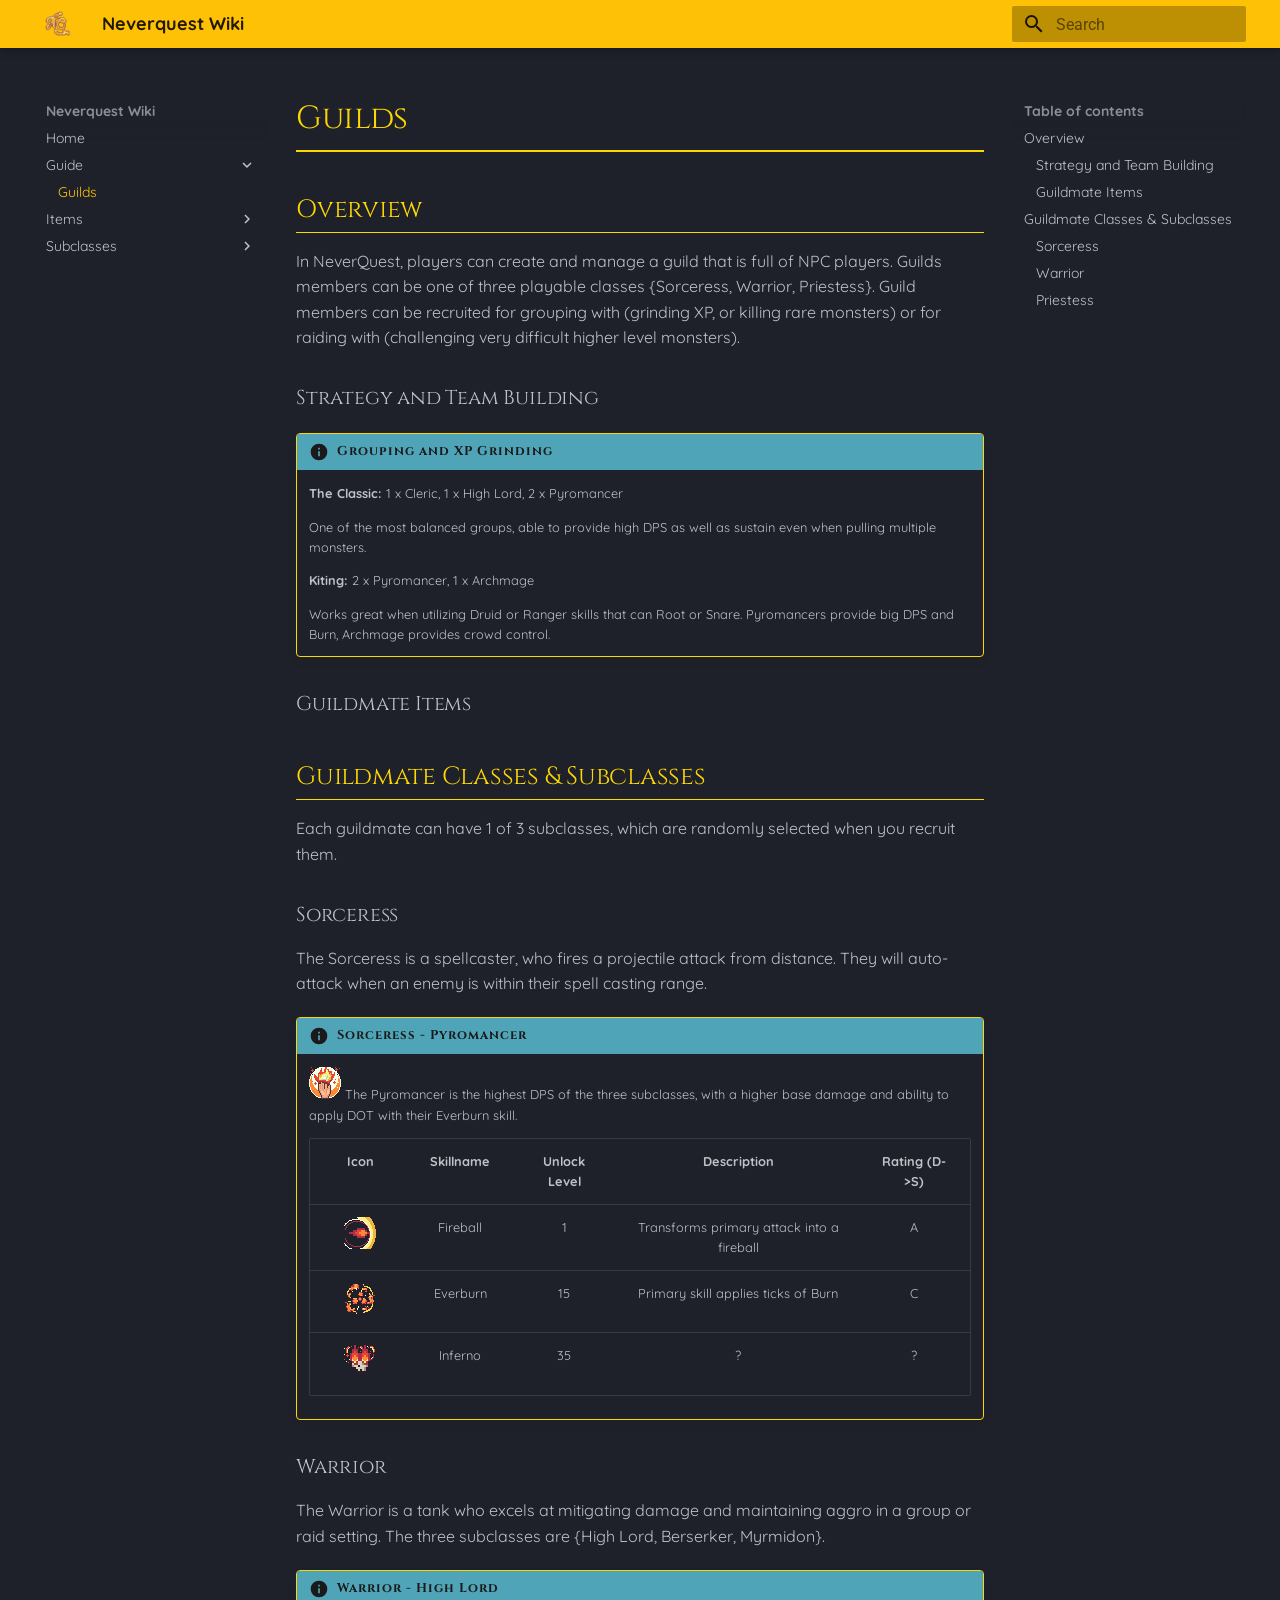
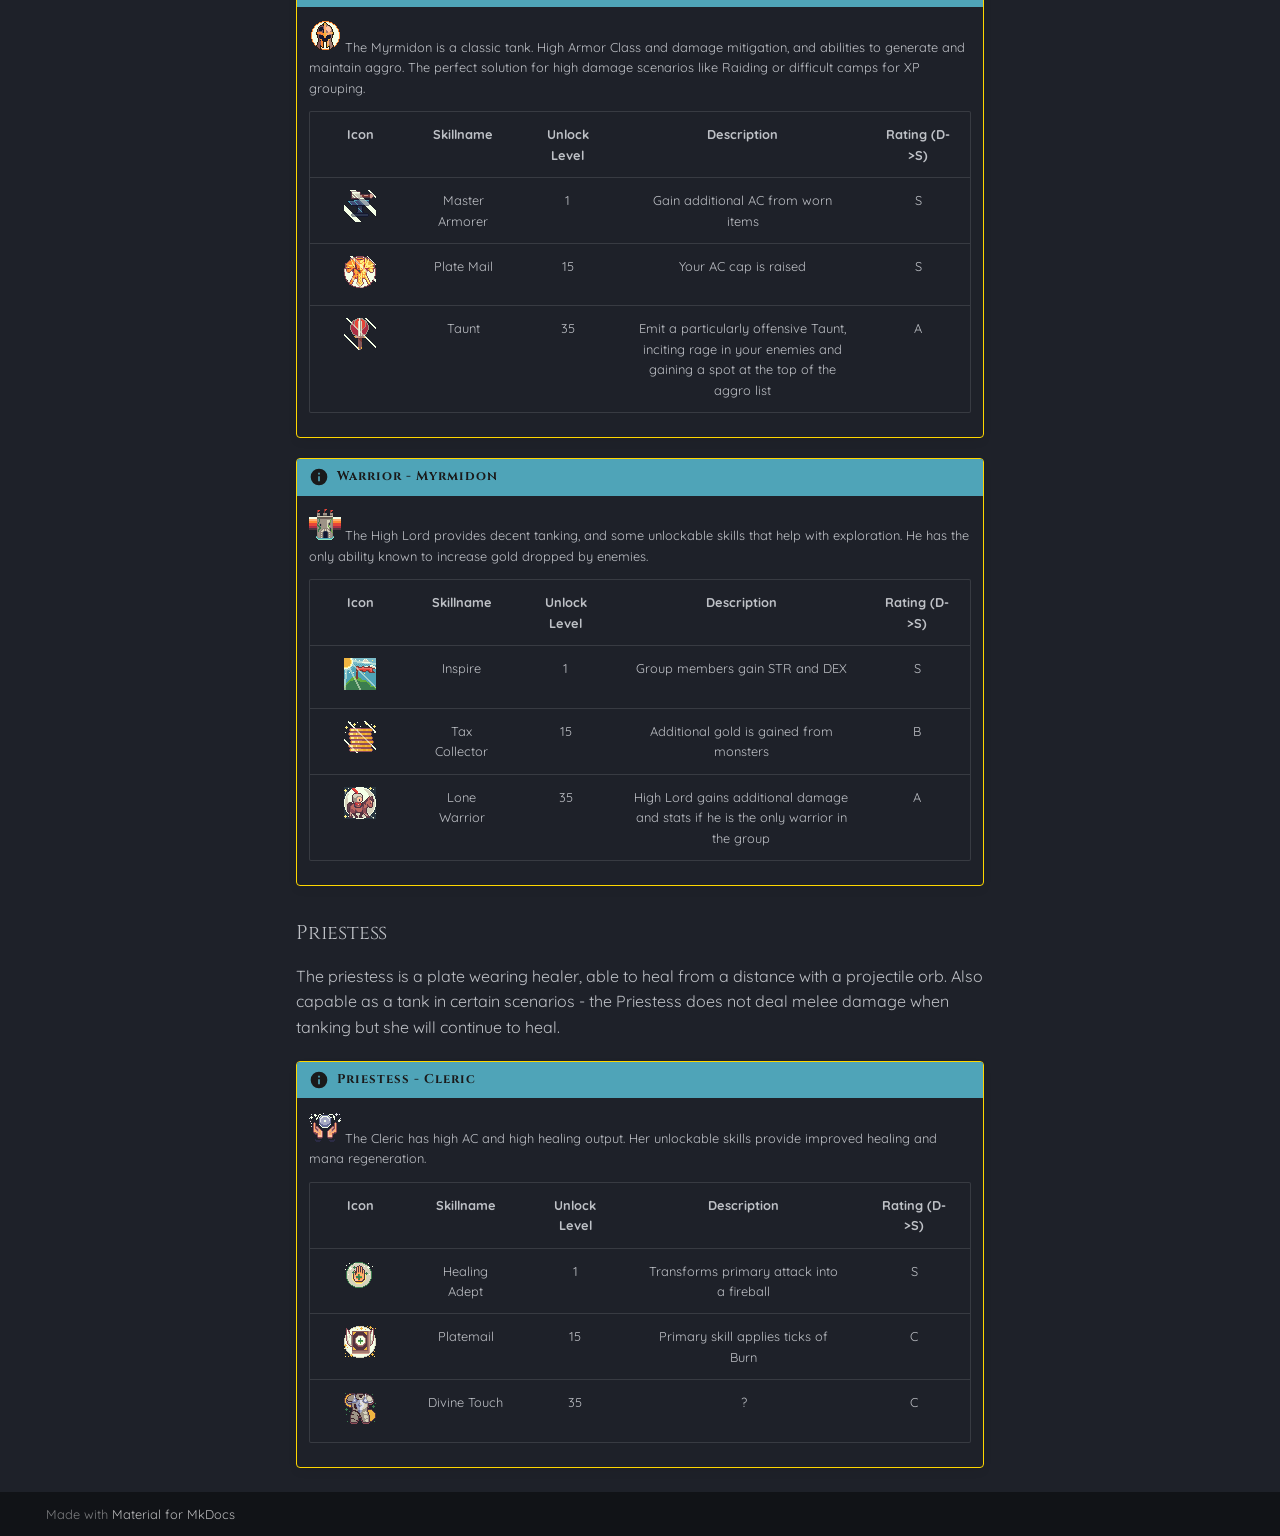
==== mechanics/guildManagement/index.html @ 744d6738 "Deployed 01a92c6 with MkDocs version: 1.6.1" ====
<!doctype html>
<html lang="en" class="no-js">
  <head>
    
      <meta charset="utf-8">
      <meta name="viewport" content="width=device-width,initial-scale=1">
      
      
      
      
        <link rel="prev" href="../..">
      
      
        <link rel="next" href="../../itemDatabase/Aethylsteel_Longsword/">
      
      
        
      
      
      <link rel="icon" href="../../gameAssets/Aethylsteel_Longsword.png">
      <meta name="generator" content="mkdocs-1.6.1, mkdocs-material-9.7.6">
    
    
      
        <title>Guilds - Neverquest Wiki</title>
      
    
    
      <link rel="stylesheet" href="../../assets/stylesheets/main.484c7ddc.min.css">
      
        
        <link rel="stylesheet" href="../../assets/stylesheets/palette.ab4e12ef.min.css">
      
      


    
    
      
    
    
      
        
        
        <link rel="preconnect" href="https://fonts.gstatic.com" crossorigin>
        <link rel="stylesheet" href="https://fonts.googleapis.com/css?family=Roboto:300,300i,400,400i,700,700i%7CRoboto+Mono:400,400i,700,700i&display=fallback">
        <style>:root{--md-text-font:"Roboto";--md-code-font:"Roboto Mono"}</style>
      
    
    
      <link rel="stylesheet" href="../../stylesheets/extra.css">
    
    <script>__md_scope=new URL("../..",location),__md_hash=e=>[...e].reduce(((e,_)=>(e<<5)-e+_.charCodeAt(0)),0),__md_get=(e,_=localStorage,t=__md_scope)=>JSON.parse(_.getItem(t.pathname+"."+e)),__md_set=(e,_,t=localStorage,a=__md_scope)=>{try{t.setItem(a.pathname+"."+e,JSON.stringify(_))}catch(e){}}</script>
    
      

    
    
  </head>
  
  
    
    
    
    
    
    <body dir="ltr" data-md-color-scheme="slate" data-md-color-primary="amber" data-md-color-accent="amber">
  
    
    <input class="md-toggle" data-md-toggle="drawer" type="checkbox" id="__drawer" autocomplete="off">
    <input class="md-toggle" data-md-toggle="search" type="checkbox" id="__search" autocomplete="off">
    <label class="md-overlay" for="__drawer"></label>
    <div data-md-component="skip">
      
        
        <a href="#overview" class="md-skip">
          Skip to content
        </a>
      
    </div>
    <div data-md-component="announce">
      
    </div>
    
    
      

  

<header class="md-header md-header--shadow" data-md-component="header">
  <nav class="md-header__inner md-grid" aria-label="Header">
    <a href="../.." title="Neverquest Wiki" class="md-header__button md-logo" aria-label="Neverquest Wiki" data-md-component="logo">
      
  <img src="../../gameAssets/NQ32_32_Logo.png" alt="logo">

    </a>
    <label class="md-header__button md-icon" for="__drawer">
      
      <svg xmlns="http://www.w3.org/2000/svg" viewBox="0 0 24 24"><path d="M3 6h18v2H3zm0 5h18v2H3zm0 5h18v2H3z"/></svg>
    </label>
    <div class="md-header__title" data-md-component="header-title">
      <div class="md-header__ellipsis">
        <div class="md-header__topic">
          <span class="md-ellipsis">
            Neverquest Wiki
          </span>
        </div>
        <div class="md-header__topic" data-md-component="header-topic">
          <span class="md-ellipsis">
            
              Guilds
            
          </span>
        </div>
      </div>
    </div>
    
      
    
    
    
    
      
      
        <label class="md-header__button md-icon" for="__search">
          
          <svg xmlns="http://www.w3.org/2000/svg" viewBox="0 0 24 24"><path d="M9.5 3A6.5 6.5 0 0 1 16 9.5c0 1.61-.59 3.09-1.56 4.23l.27.27h.79l5 5-1.5 1.5-5-5v-.79l-.27-.27A6.52 6.52 0 0 1 9.5 16 6.5 6.5 0 0 1 3 9.5 6.5 6.5 0 0 1 9.5 3m0 2C7 5 5 7 5 9.5S7 14 9.5 14 14 12 14 9.5 12 5 9.5 5"/></svg>
        </label>
        <div class="md-search" data-md-component="search" role="dialog">
  <label class="md-search__overlay" for="__search"></label>
  <div class="md-search__inner" role="search">
    <form class="md-search__form" name="search">
      <input type="text" class="md-search__input" name="query" aria-label="Search" placeholder="Search" autocapitalize="off" autocorrect="off" autocomplete="off" spellcheck="false" data-md-component="search-query" required>
      <label class="md-search__icon md-icon" for="__search">
        
        <svg xmlns="http://www.w3.org/2000/svg" viewBox="0 0 24 24"><path d="M9.5 3A6.5 6.5 0 0 1 16 9.5c0 1.61-.59 3.09-1.56 4.23l.27.27h.79l5 5-1.5 1.5-5-5v-.79l-.27-.27A6.52 6.52 0 0 1 9.5 16 6.5 6.5 0 0 1 3 9.5 6.5 6.5 0 0 1 9.5 3m0 2C7 5 5 7 5 9.5S7 14 9.5 14 14 12 14 9.5 12 5 9.5 5"/></svg>
        
        <svg xmlns="http://www.w3.org/2000/svg" viewBox="0 0 24 24"><path d="M20 11v2H8l5.5 5.5-1.42 1.42L4.16 12l7.92-7.92L13.5 5.5 8 11z"/></svg>
      </label>
      <nav class="md-search__options" aria-label="Search">
        
        <button type="reset" class="md-search__icon md-icon" title="Clear" aria-label="Clear" tabindex="-1">
          
          <svg xmlns="http://www.w3.org/2000/svg" viewBox="0 0 24 24"><path d="M19 6.41 17.59 5 12 10.59 6.41 5 5 6.41 10.59 12 5 17.59 6.41 19 12 13.41 17.59 19 19 17.59 13.41 12z"/></svg>
        </button>
      </nav>
      
    </form>
    <div class="md-search__output">
      <div class="md-search__scrollwrap" tabindex="0" data-md-scrollfix>
        <div class="md-search-result" data-md-component="search-result">
          <div class="md-search-result__meta">
            Initializing search
          </div>
          <ol class="md-search-result__list" role="presentation"></ol>
        </div>
      </div>
    </div>
  </div>
</div>
      
    
    
  </nav>
  
</header>
    
    <div class="md-container" data-md-component="container">
      
      
        
          
        
      
      <main class="md-main" data-md-component="main">
        <div class="md-main__inner md-grid">
          
            
              
              <div class="md-sidebar md-sidebar--primary" data-md-component="sidebar" data-md-type="navigation" >
                <div class="md-sidebar__scrollwrap">
                  <div class="md-sidebar__inner">
                    



<nav class="md-nav md-nav--primary" aria-label="Navigation" data-md-level="0">
  <label class="md-nav__title" for="__drawer">
    <a href="../.." title="Neverquest Wiki" class="md-nav__button md-logo" aria-label="Neverquest Wiki" data-md-component="logo">
      
  <img src="../../gameAssets/NQ32_32_Logo.png" alt="logo">

    </a>
    Neverquest Wiki
  </label>
  
  <ul class="md-nav__list" data-md-scrollfix>
    
      
      
  
  
  
  
    <li class="md-nav__item">
      <a href="../.." class="md-nav__link">
        
  
  
  <span class="md-ellipsis">
    
  
    Home
  

    
  </span>
  
  

      </a>
    </li>
  

    
      
      
  
  
    
  
  
  
    
    
    
    
    
    <li class="md-nav__item md-nav__item--active md-nav__item--nested">
      
        
        
        <input class="md-nav__toggle md-toggle " type="checkbox" id="__nav_2" checked>
        
          
          <label class="md-nav__link" for="__nav_2" id="__nav_2_label" tabindex="0">
            
  
  
  <span class="md-ellipsis">
    
  
    Guide
  

    
  </span>
  
  

            <span class="md-nav__icon md-icon"></span>
          </label>
        
        <nav class="md-nav" data-md-level="1" aria-labelledby="__nav_2_label" aria-expanded="true">
          <label class="md-nav__title" for="__nav_2">
            <span class="md-nav__icon md-icon"></span>
            
  
    Guide
  

          </label>
          <ul class="md-nav__list" data-md-scrollfix>
            
              
                
  
  
    
  
  
  
    <li class="md-nav__item md-nav__item--active">
      
      <input class="md-nav__toggle md-toggle" type="checkbox" id="__toc">
      
      
      
        <label class="md-nav__link md-nav__link--active" for="__toc">
          
  
  
  <span class="md-ellipsis">
    
  
    Guilds
  

    
  </span>
  
  

          <span class="md-nav__icon md-icon"></span>
        </label>
      
      <a href="./" class="md-nav__link md-nav__link--active">
        
  
  
  <span class="md-ellipsis">
    
  
    Guilds
  

    
  </span>
  
  

      </a>
      
        

<nav class="md-nav md-nav--secondary" aria-label="Table of contents">
  
  
  
  
    <label class="md-nav__title" for="__toc">
      <span class="md-nav__icon md-icon"></span>
      Table of contents
    </label>
    <ul class="md-nav__list" data-md-component="toc" data-md-scrollfix>
      
        <li class="md-nav__item">
  <a href="#overview" class="md-nav__link">
    <span class="md-ellipsis">
      
        Overview
      
    </span>
  </a>
  
    <nav class="md-nav" aria-label="Overview">
      <ul class="md-nav__list">
        
          <li class="md-nav__item">
  <a href="#strategy-and-team-building" class="md-nav__link">
    <span class="md-ellipsis">
      
        Strategy and Team Building
      
    </span>
  </a>
  
</li>
        
          <li class="md-nav__item">
  <a href="#guildmate-items" class="md-nav__link">
    <span class="md-ellipsis">
      
        Guildmate Items
      
    </span>
  </a>
  
</li>
        
      </ul>
    </nav>
  
</li>
      
        <li class="md-nav__item">
  <a href="#guildmate-classes-subclasses" class="md-nav__link">
    <span class="md-ellipsis">
      
        Guildmate Classes &amp; Subclasses
      
    </span>
  </a>
  
    <nav class="md-nav" aria-label="Guildmate Classes &amp; Subclasses">
      <ul class="md-nav__list">
        
          <li class="md-nav__item">
  <a href="#sorceress" class="md-nav__link">
    <span class="md-ellipsis">
      
        Sorceress
      
    </span>
  </a>
  
</li>
        
          <li class="md-nav__item">
  <a href="#warrior" class="md-nav__link">
    <span class="md-ellipsis">
      
        Warrior
      
    </span>
  </a>
  
</li>
        
          <li class="md-nav__item">
  <a href="#priestess" class="md-nav__link">
    <span class="md-ellipsis">
      
        Priestess
      
    </span>
  </a>
  
</li>
        
      </ul>
    </nav>
  
</li>
      
    </ul>
  
</nav>
      
    </li>
  

              
            
          </ul>
        </nav>
      
    </li>
  

    
      
      
  
  
  
  
    
    
    
    
    
    <li class="md-nav__item md-nav__item--nested">
      
        
        
        <input class="md-nav__toggle md-toggle " type="checkbox" id="__nav_3" >
        
          
          <label class="md-nav__link" for="__nav_3" id="__nav_3_label" tabindex="0">
            
  
  
  <span class="md-ellipsis">
    
  
    Items
  

    
  </span>
  
  

            <span class="md-nav__icon md-icon"></span>
          </label>
        
        <nav class="md-nav" data-md-level="1" aria-labelledby="__nav_3_label" aria-expanded="false">
          <label class="md-nav__title" for="__nav_3">
            <span class="md-nav__icon md-icon"></span>
            
  
    Items
  

          </label>
          <ul class="md-nav__list" data-md-scrollfix>
            
              
                
  
  
  
  
    <li class="md-nav__item">
      <a href="../../itemDatabase/Aethylsteel_Longsword/" class="md-nav__link">
        
  
  
  <span class="md-ellipsis">
    
  
    Aethylsteel Longsword
  

    
  </span>
  
  

      </a>
    </li>
  

              
            
          </ul>
        </nav>
      
    </li>
  

    
      
      
  
  
  
  
    
    
    
    
    
    <li class="md-nav__item md-nav__item--nested">
      
        
        
        <input class="md-nav__toggle md-toggle " type="checkbox" id="__nav_4" >
        
          
          <label class="md-nav__link" for="__nav_4" id="__nav_4_label" tabindex="0">
            
  
  
  <span class="md-ellipsis">
    
  
    Subclasses
  

    
  </span>
  
  

            <span class="md-nav__icon md-icon"></span>
          </label>
        
        <nav class="md-nav" data-md-level="1" aria-labelledby="__nav_4_label" aria-expanded="false">
          <label class="md-nav__title" for="__nav_4">
            <span class="md-nav__icon md-icon"></span>
            
  
    Subclasses
  

          </label>
          <ul class="md-nav__list" data-md-scrollfix>
            
              
                
  
  
  
  
    <li class="md-nav__item">
      <a href="../subclass_Druid/" class="md-nav__link">
        
  
  
  <span class="md-ellipsis">
    
  
    Druid
  

    
  </span>
  
  

      </a>
    </li>
  

              
            
          </ul>
        </nav>
      
    </li>
  

    
  </ul>
</nav>
                  </div>
                </div>
              </div>
            
            
              
              <div class="md-sidebar md-sidebar--secondary" data-md-component="sidebar" data-md-type="toc" >
                <div class="md-sidebar__scrollwrap">
                  <div class="md-sidebar__inner">
                    

<nav class="md-nav md-nav--secondary" aria-label="Table of contents">
  
  
  
  
    <label class="md-nav__title" for="__toc">
      <span class="md-nav__icon md-icon"></span>
      Table of contents
    </label>
    <ul class="md-nav__list" data-md-component="toc" data-md-scrollfix>
      
        <li class="md-nav__item">
  <a href="#overview" class="md-nav__link">
    <span class="md-ellipsis">
      
        Overview
      
    </span>
  </a>
  
    <nav class="md-nav" aria-label="Overview">
      <ul class="md-nav__list">
        
          <li class="md-nav__item">
  <a href="#strategy-and-team-building" class="md-nav__link">
    <span class="md-ellipsis">
      
        Strategy and Team Building
      
    </span>
  </a>
  
</li>
        
          <li class="md-nav__item">
  <a href="#guildmate-items" class="md-nav__link">
    <span class="md-ellipsis">
      
        Guildmate Items
      
    </span>
  </a>
  
</li>
        
      </ul>
    </nav>
  
</li>
      
        <li class="md-nav__item">
  <a href="#guildmate-classes-subclasses" class="md-nav__link">
    <span class="md-ellipsis">
      
        Guildmate Classes &amp; Subclasses
      
    </span>
  </a>
  
    <nav class="md-nav" aria-label="Guildmate Classes &amp; Subclasses">
      <ul class="md-nav__list">
        
          <li class="md-nav__item">
  <a href="#sorceress" class="md-nav__link">
    <span class="md-ellipsis">
      
        Sorceress
      
    </span>
  </a>
  
</li>
        
          <li class="md-nav__item">
  <a href="#warrior" class="md-nav__link">
    <span class="md-ellipsis">
      
        Warrior
      
    </span>
  </a>
  
</li>
        
          <li class="md-nav__item">
  <a href="#priestess" class="md-nav__link">
    <span class="md-ellipsis">
      
        Priestess
      
    </span>
  </a>
  
</li>
        
      </ul>
    </nav>
  
</li>
      
    </ul>
  
</nav>
                  </div>
                </div>
              </div>
            
          
          
            <div class="md-content" data-md-component="content">
              
              <article class="md-content__inner md-typeset">
                
                  



  <h1>Guilds</h1>

<h2 id="overview">Overview</h2>
<p>In NeverQuest, players can create and manage a guild that is full of NPC players.  Guilds members can be one of three playable classes {Sorceress, Warrior, Priestess}.
Guild members can be recruited for grouping with (grinding XP, or killing rare monsters) or for raiding with (challenging very difficult higher level monsters).</p>
<h3 id="strategy-and-team-building">Strategy and Team Building</h3>
<div class="admonition info">
<p class="admonition-title">Grouping and XP Grinding</p>
<p><strong>The Classic:</strong> 1 x Cleric, 1 x High Lord, 2 x Pyromancer</p>
<p>One of the most balanced groups, able to provide high DPS as well as sustain even when pulling multiple monsters.</p>
<p><strong>Kiting:</strong> 2 x Pyromancer, 1 x Archmage</p>
<p>Works great when utilizing Druid or Ranger skills that can Root or Snare.  Pyromancers provide big DPS and Burn, Archmage provides crowd control.</p>
</div>
<h3 id="guildmate-items">Guildmate Items</h3>
<h2 id="guildmate-classes-subclasses">Guildmate Classes &amp; Subclasses</h2>
<p>Each guildmate can have 1 of 3 subclasses, which are randomly selected when you recruit them.</p>
<h3 id="sorceress">Sorceress</h3>
<p>The Sorceress is a spellcaster, who fires a projectile attack from distance.  They will auto-attack when an enemy is within their spell casting range.</p>
<div class="admonition info">
<p class="admonition-title">Sorceress - Pyromancer</p>
<p><img alt="Fireball" src="../../gameAssets/SubclassIcons_Tank_Sorceress4.png" style="image-rendering: pixelated; width: 32px;" />
The Pyromancer is the highest DPS of the three subclasses, with a higher base damage and ability to apply DOT with their Everburn skill.</p>
<table>
<thead>
<tr>
<th style="text-align: center;">Icon</th>
<th style="text-align: center;">Skillname</th>
<th style="text-align: center;">Unlock Level</th>
<th style="text-align: center;">Description</th>
<th style="text-align: center;">Rating (D-&gt;S)</th>
</tr>
</thead>
<tbody>
<tr>
<td style="text-align: center;"><img alt="Fireball" src="../../gameAssets/sorceressIcons6.png" style="image-rendering: pixelated; width: 32px;" /></td>
<td style="text-align: center;">Fireball</td>
<td style="text-align: center;">1</td>
<td style="text-align: center;">Transforms primary attack into a fireball</td>
<td style="text-align: center;">A</td>
</tr>
<tr>
<td style="text-align: center;"><img alt="Everburn" src="../../gameAssets/sorceressIcons7.png" style="image-rendering: pixelated; width: 32px;" /></td>
<td style="text-align: center;">Everburn</td>
<td style="text-align: center;">15</td>
<td style="text-align: center;">Primary skill applies ticks of Burn</td>
<td style="text-align: center;">C</td>
</tr>
<tr>
<td style="text-align: center;"><img alt="Inferno" src="../../gameAssets/sorceressIcons8.png" style="image-rendering: pixelated; width: 32px;" /></td>
<td style="text-align: center;">Inferno</td>
<td style="text-align: center;">35</td>
<td style="text-align: center;">?</td>
<td style="text-align: center;">?</td>
</tr>
</tbody>
</table>
</div>
<h3 id="warrior">Warrior</h3>
<p>The Warrior is a tank who excels at mitigating damage and maintaining aggro in a group or raid setting.  The three subclasses are {High Lord, Berserker, Myrmidon}.</p>
<div class="admonition info">
<p class="admonition-title">Warrior - High Lord</p>
<p><img alt="High Lord" src="../../gameAssets/SubclassIcons_Tank_Sorceress1.png" style="image-rendering: pixelated; width: 32px;" />
The Myrmidon is a classic tank.  High Armor Class and damage mitigation, and abilities to generate and maintain aggro.  The perfect solution for high damage scenarios like Raiding or difficult camps for XP grouping.</p>
<table>
<thead>
<tr>
<th style="text-align: center;">Icon</th>
<th style="text-align: center;">Skillname</th>
<th style="text-align: center;">Unlock Level</th>
<th style="text-align: center;">Description</th>
<th style="text-align: center;">Rating (D-&gt;S)</th>
</tr>
</thead>
<tbody>
<tr>
<td style="text-align: center;"><img alt="Master Armorer" src="../../gameAssets/tankSkill_Icons3.png" style="image-rendering: pixelated; width: 32px;" /></td>
<td style="text-align: center;">Master Armorer</td>
<td style="text-align: center;">1</td>
<td style="text-align: center;">Gain additional AC from worn items</td>
<td style="text-align: center;">S</td>
</tr>
<tr>
<td style="text-align: center;"><img alt="Plate Mail" src="../../gameAssets/tankSkill_Icons4.png" style="image-rendering: pixelated; width: 32px;" /></td>
<td style="text-align: center;">Plate Mail</td>
<td style="text-align: center;">15</td>
<td style="text-align: center;">Your AC cap is raised</td>
<td style="text-align: center;">S</td>
</tr>
<tr>
<td style="text-align: center;"><img alt="Taunt" src="../../gameAssets/tankSkill_Icons5.png" style="image-rendering: pixelated; width: 32px;" /></td>
<td style="text-align: center;">Taunt</td>
<td style="text-align: center;">35</td>
<td style="text-align: center;">Emit a particularly offensive Taunt, inciting rage in your enemies and gaining a spot at the top of the aggro list</td>
<td style="text-align: center;">A</td>
</tr>
</tbody>
</table>
</div>
<div class="admonition info">
<p class="admonition-title">Warrior - Myrmidon</p>
<p><img alt="Myrmidon" src="../../gameAssets/SubclassIcons_Tank_Sorceress0.png" style="image-rendering: pixelated; width: 32px;" />
The High Lord provides decent tanking, and some unlockable skills that help with exploration.  He has the only ability known to increase gold dropped by enemies.</p>
<table>
<thead>
<tr>
<th style="text-align: center;">Icon</th>
<th style="text-align: center;">Skillname</th>
<th style="text-align: center;">Unlock Level</th>
<th style="text-align: center;">Description</th>
<th style="text-align: center;">Rating (D-&gt;S)</th>
</tr>
</thead>
<tbody>
<tr>
<td style="text-align: center;"><img alt="Inspire" src="../../gameAssets/tankSkill_Icons0.png" style="image-rendering: pixelated; width: 32px;" /></td>
<td style="text-align: center;">Inspire</td>
<td style="text-align: center;">1</td>
<td style="text-align: center;">Group members gain STR and DEX</td>
<td style="text-align: center;">S</td>
</tr>
<tr>
<td style="text-align: center;"><img alt="Tax Collector" src="../../gameAssets/tankSkill_Icons1.png" style="image-rendering: pixelated; width: 32px;" /></td>
<td style="text-align: center;">Tax Collector</td>
<td style="text-align: center;">15</td>
<td style="text-align: center;">Additional gold is gained from monsters</td>
<td style="text-align: center;">B</td>
</tr>
<tr>
<td style="text-align: center;"><img alt="Lone Warrior" src="../../gameAssets/tankSkill_Icons2.png" style="image-rendering: pixelated; width: 32px;" /></td>
<td style="text-align: center;">Lone Warrior</td>
<td style="text-align: center;">35</td>
<td style="text-align: center;">High Lord gains additional damage and stats if he is the only warrior in the group</td>
<td style="text-align: center;">A</td>
</tr>
</tbody>
</table>
</div>
<h3 id="priestess">Priestess</h3>
<p>The priestess is a plate wearing healer, able to heal from a distance with a projectile orb.  Also capable as a tank in certain scenarios - the Priestess does not deal melee damage when tanking but she will continue to heal.</p>
<div class="admonition info">
<p class="admonition-title">Priestess - Cleric</p>
<p><img alt="Cleric" src="../../gameAssets/priestessSubclass_Icons2.png" style="image-rendering: pixelated; width: 32px;" />
The Cleric has high AC and high healing output.  Her unlockable skills provide improved healing and mana regeneration.</p>
<table>
<thead>
<tr>
<th style="text-align: center;">Icon</th>
<th style="text-align: center;">Skillname</th>
<th style="text-align: center;">Unlock Level</th>
<th style="text-align: center;">Description</th>
<th style="text-align: center;">Rating (D-&gt;S)</th>
</tr>
</thead>
<tbody>
<tr>
<td style="text-align: center;"><img alt="Healing Adept" src="../../gameAssets/priestessAbility_Icons0.png" style="image-rendering: pixelated; width: 32px;" /></td>
<td style="text-align: center;">Healing Adept</td>
<td style="text-align: center;">1</td>
<td style="text-align: center;">Transforms primary attack into a fireball</td>
<td style="text-align: center;">S</td>
</tr>
<tr>
<td style="text-align: center;"><img alt="Platemail" src="../../gameAssets/priestessAbility_Icons1.png" style="image-rendering: pixelated; width: 32px;" /></td>
<td style="text-align: center;">Platemail</td>
<td style="text-align: center;">15</td>
<td style="text-align: center;">Primary skill applies ticks of Burn</td>
<td style="text-align: center;">C</td>
</tr>
<tr>
<td style="text-align: center;"><img alt="Divine Touch" src="../../gameAssets/priestessAbility_Icons2.png" style="image-rendering: pixelated; width: 32px;" /></td>
<td style="text-align: center;">Divine Touch</td>
<td style="text-align: center;">35</td>
<td style="text-align: center;">?</td>
<td style="text-align: center;">C</td>
</tr>
</tbody>
</table>
</div>












                
              </article>
            </div>
          
          
<script>var target=document.getElementById(location.hash.slice(1));target&&target.name&&(target.checked=target.name.startsWith("__tabbed_"))</script>
        </div>
        
      </main>
      
        <footer class="md-footer">
  
  <div class="md-footer-meta md-typeset">
    <div class="md-footer-meta__inner md-grid">
      <div class="md-copyright">
  
  
    Made with
    <a href="https://squidfunk.github.io/mkdocs-material/" target="_blank" rel="noopener">
      Material for MkDocs
    </a>
  
</div>
      
    </div>
  </div>
</footer>
      
    </div>
    <div class="md-dialog" data-md-component="dialog">
      <div class="md-dialog__inner md-typeset"></div>
    </div>
    
    
    
      
      
      <script id="__config" type="application/json">{"annotate": null, "base": "../..", "features": [], "search": "../../assets/javascripts/workers/search.2c215733.min.js", "tags": null, "translations": {"clipboard.copied": "Copied to clipboard", "clipboard.copy": "Copy to clipboard", "search.result.more.one": "1 more on this page", "search.result.more.other": "# more on this page", "search.result.none": "No matching documents", "search.result.one": "1 matching document", "search.result.other": "# matching documents", "search.result.placeholder": "Type to start searching", "search.result.term.missing": "Missing", "select.version": "Select version"}, "version": null}</script>
    
    
      <script src="../../assets/javascripts/bundle.79ae519e.min.js"></script>
      
    
  </body>
</html>
---- assets/stylesheets/main.484c7ddc.min.css ----
@charset "UTF-8";html{-webkit-text-size-adjust:none;-moz-text-size-adjust:none;text-size-adjust:none;box-sizing:border-box}*,:after,:before{box-sizing:inherit}@media (prefers-reduced-motion){*,:after,:before{transition:none!important}}body{margin:0}a,button,input,label{-webkit-tap-highlight-color:transparent}a{color:inherit;text-decoration:none}hr{border:0;box-sizing:initial;display:block;height:.05rem;overflow:visible;padding:0}small{font-size:80%}sub,sup{line-height:1em}img{border-style:none}table{border-collapse:initial;border-spacing:0}td,th{font-weight:400;vertical-align:top}button{background:#0000;border:0;font-family:inherit;font-size:inherit;margin:0;padding:0}input{border:0;outline:none}:root{--md-primary-fg-color:#4051b5;--md-primary-fg-color--light:#5d6cc0;--md-primary-fg-color--dark:#303fa1;--md-primary-bg-color:#fff;--md-primary-bg-color--light:#ffffffb3;--md-accent-fg-color:#526cfe;--md-accent-fg-color--transparent:#526cfe1a;--md-accent-bg-color:#fff;--md-accent-bg-color--light:#ffffffb3}[data-md-color-scheme=default]{color-scheme:light}[data-md-color-scheme=default] img[src$="#gh-dark-mode-only"],[data-md-color-scheme=default] img[src$="#only-dark"]{display:none}:root,[data-md-color-scheme=default]{--md-hue:225deg;--md-default-fg-color:#000000de;--md-default-fg-color--light:#0000008a;--md-default-fg-color--lighter:#00000052;--md-default-fg-color--lightest:#00000012;--md-default-bg-color:#fff;--md-default-bg-color--light:#ffffffb3;--md-default-bg-color--lighter:#ffffff4d;--md-default-bg-color--lightest:#ffffff1f;--md-code-fg-color:#36464e;--md-code-bg-color:#f5f5f5;--md-code-bg-color--light:#f5f5f5b3;--md-code-bg-color--lighter:#f5f5f54d;--md-code-hl-color:#4287ff;--md-code-hl-color--light:#4287ff1a;--md-code-hl-number-color:#d52a2a;--md-code-hl-special-color:#db1457;--md-code-hl-function-color:#a846b9;--md-code-hl-constant-color:#6e59d9;--md-code-hl-keyword-color:#3f6ec6;--md-code-hl-string-color:#1c7d4d;--md-code-hl-name-color:var(--md-code-fg-color);--md-code-hl-operator-color:var(--md-default-fg-color--light);--md-code-hl-punctuation-color:var(--md-default-fg-color--light);--md-code-hl-comment-color:var(--md-default-fg-color--light);--md-code-hl-generic-color:var(--md-default-fg-color--light);--md-code-hl-variable-color:var(--md-default-fg-color--light);--md-typeset-color:var(--md-default-fg-color);--md-typeset-a-color:var(--md-primary-fg-color);--md-typeset-del-color:#f5503d26;--md-typeset-ins-color:#0bd57026;--md-typeset-kbd-color:#fafafa;--md-typeset-kbd-accent-color:#fff;--md-typeset-kbd-border-color:#b8b8b8;--md-typeset-mark-color:#ffff0080;--md-typeset-table-color:#0000001f;--md-typeset-table-color--light:rgba(0,0,0,.035);--md-admonition-fg-color:var(--md-default-fg-color);--md-admonition-bg-color:var(--md-default-bg-color);--md-warning-fg-color:#000000de;--md-warning-bg-color:#ff9;--md-footer-fg-color:#fff;--md-footer-fg-color--light:#ffffffb3;--md-footer-fg-color--lighter:#ffffff73;--md-footer-bg-color:#000000de;--md-footer-bg-color--dark:#00000052;--md-shadow-z1:0 0.2rem 0.5rem #0000000d,0 0 0.05rem #0000001a;--md-shadow-z2:0 0.2rem 0.5rem #0000001a,0 0 0.05rem #00000040;--md-shadow-z3:0 0.2rem 0.5rem #0003,0 0 0.05rem #00000059}.md-icon svg{fill:currentcolor;display:block;height:1.2rem;width:1.2rem}body{-webkit-font-smoothing:antialiased;-moz-osx-font-smoothing:grayscale;--md-text-font-family:var(--md-text-font,_),-apple-system,BlinkMacSystemFont,Helvetica,Arial,sans-serif;--md-code-font-family:var(--md-code-font,_),SFMono-Regular,Consolas,Menlo,monospace}aside,body,input{font-feature-settings:"kern","liga";color:var(--md-typeset-color);font-family:var(--md-text-font-family)}code,kbd,pre{font-feature-settings:"kern";font-family:var(--md-code-font-family)}:root{--md-typeset-table-sort-icon:url('data:image/svg+xml;charset=utf-8,<svg xmlns="http://www.w3.org/2000/svg" viewBox="0 0 24 24"><path d="m18 21-4-4h3V7h-3l4-4 4 4h-3v10h3M2 19v-2h10v2M2 13v-2h7v2M2 7V5h4v2z"/></svg>');--md-typeset-table-sort-icon--asc:url('data:image/svg+xml;charset=utf-8,<svg xmlns="http://www.w3.org/2000/svg" viewBox="0 0 24 24"><path d="M19 17h3l-4 4-4-4h3V3h2M2 17h10v2H2M6 5v2H2V5m0 6h7v2H2z"/></svg>');--md-typeset-table-sort-icon--desc:url('data:image/svg+xml;charset=utf-8,<svg xmlns="http://www.w3.org/2000/svg" viewBox="0 0 24 24"><path d="M19 7h3l-4-4-4 4h3v14h2M2 17h10v2H2M6 5v2H2V5m0 6h7v2H2z"/></svg>')}.md-typeset{-webkit-print-color-adjust:exact;color-adjust:exact;font-size:.8rem;line-height:1.6;overflow-wrap:break-word}@media print{.md-typeset{font-size:.68rem}}.md-typeset blockquote,.md-typeset dl,.md-typeset figure,.md-typeset ol,.md-typeset pre,.md-typeset ul{margin-bottom:1em;margin-top:1em}.md-typeset h1{color:var(--md-default-fg-color--light);font-size:2em;line-height:1.3;margin:0 0 1.25em}.md-typeset h1,.md-typeset h2{font-weight:300;letter-spacing:-.01em}.md-typeset h2{font-size:1.5625em;line-height:1.4;margin:1.6em 0 .64em}.md-typeset h3{font-size:1.25em;font-weight:400;letter-spacing:-.01em;line-height:1.5;margin:1.6em 0 .8em}.md-typeset h2+h3{margin-top:.8em}.md-typeset h4{font-weight:700;letter-spacing:-.01em;margin:1em 0}.md-typeset h5,.md-typeset h6{color:var(--md-default-fg-color--light);font-size:.8em;font-weight:700;letter-spacing:-.01em;margin:1.25em 0}.md-typeset h5{text-transform:uppercase}.md-typeset h5 code{text-transform:none}.md-typeset hr{border-bottom:.05rem solid var(--md-default-fg-color--lightest);display:flow-root;margin:1.5em 0}.md-typeset a{color:var(--md-typeset-a-color);word-break:break-word}.md-typeset a,.md-typeset a:before{transition:color 125ms}.md-typeset a:focus,.md-typeset a:hover{color:var(--md-accent-fg-color)}.md-typeset a:focus code,.md-typeset a:hover code{background-color:var(--md-accent-fg-color--transparent);color:var(--md-accent-fg-color)}.md-typeset a code{color:var(--md-typeset-a-color)}.md-typeset a.focus-visible{outline-color:var(--md-accent-fg-color);outline-offset:.2rem}.md-typeset code,.md-typeset kbd,.md-typeset pre{color:var(--md-code-fg-color);direction:ltr;font-variant-ligatures:none;transition:background-color 125ms}@media print{.md-typeset code,.md-typeset kbd,.md-typeset pre{white-space:pre-wrap}}.md-typeset code{background-color:var(--md-code-bg-color);border-radius:.1rem;-webkit-box-decoration-break:clone;box-decoration-break:clone;font-size:.85em;padding:0 .2941176471em;transition:color 125ms,background-color 125ms;word-break:break-word}.md-typeset code:not(.focus-visible){-webkit-tap-highlight-color:transparent;outline:none}.md-typeset pre{display:flow-root;line-height:1.4;position:relative}.md-typeset pre>code{-webkit-box-decoration-break:slice;box-decoration-break:slice;box-shadow:none;display:block;margin:0;outline-color:var(--md-accent-fg-color);overflow:auto;padding:.7720588235em 1.1764705882em;scrollbar-color:var(--md-default-fg-color--lighter) #0000;scrollbar-width:thin;touch-action:auto;word-break:normal}.md-typeset pre>code:hover{scrollbar-color:var(--md-accent-fg-color) #0000}.md-typeset pre>code::-webkit-scrollbar{height:.2rem;width:.2rem}.md-typeset pre>code::-webkit-scrollbar-thumb{background-color:var(--md-default-fg-color--lighter)}.md-typeset pre>code::-webkit-scrollbar-thumb:hover{background-color:var(--md-accent-fg-color)}.md-typeset kbd{background-color:var(--md-typeset-kbd-color);border-radius:.1rem;box-shadow:0 .1rem 0 .05rem var(--md-typeset-kbd-border-color),0 .1rem 0 var(--md-typeset-kbd-border-color),0 -.1rem .2rem var(--md-typeset-kbd-accent-color) inset;color:var(--md-default-fg-color);display:inline-block;font-size:.75em;padding:0 .6666666667em;vertical-align:text-top;word-break:break-word}.md-typeset mark{background-color:var(--md-typeset-mark-color);-webkit-box-decoration-break:clone;box-decoration-break:clone;color:inherit;word-break:break-word}.md-typeset abbr{cursor:help;text-decoration:none}.md-typeset [data-preview],.md-typeset abbr{border-bottom:.05rem dotted var(--md-default-fg-color--light)}.md-typeset small{opacity:.75}[dir=ltr] .md-typeset sub,[dir=ltr] .md-typeset sup{margin-left:.078125em}[dir=rtl] .md-typeset sub,[dir=rtl] .md-typeset sup{margin-right:.078125em}[dir=ltr] .md-typeset blockquote{padding-left:.6rem}[dir=rtl] .md-typeset blockquote{padding-right:.6rem}[dir=ltr] .md-typeset blockquote{border-left:.2rem solid var(--md-default-fg-color--lighter)}[dir=rtl] .md-typeset blockquote{border-right:.2rem solid var(--md-default-fg-color--lighter)}.md-typeset blockquote{color:var(--md-default-fg-color--light);margin-left:0;margin-right:0}.md-typeset ul{list-style-type:disc}.md-typeset ul[type]{list-style-type:revert-layer}[dir=ltr] .md-typeset ol,[dir=ltr] .md-typeset ul{margin-left:.625em}[dir=rtl] .md-typeset ol,[dir=rtl] .md-typeset ul{margin-right:.625em}.md-typeset ol,.md-typeset ul{padding:0}.md-typeset ol:not([hidden]),.md-typeset ul:not([hidden]){display:flow-root}.md-typeset ol ol,.md-typeset ul ol{list-style-type:lower-alpha}.md-typeset ol ol ol,.md-typeset ul ol ol{list-style-type:lower-roman}.md-typeset ol ol ol ol,.md-typeset ul ol ol ol{list-style-type:upper-alpha}.md-typeset ol ol ol ol ol,.md-typeset ul ol ol ol ol{list-style-type:upper-roman}.md-typeset ol[type],.md-typeset ul[type]{list-style-type:revert-layer}[dir=ltr] .md-typeset ol li,[dir=ltr] .md-typeset ul li{margin-left:1.25em}[dir=rtl] .md-typeset ol li,[dir=rtl] .md-typeset ul li{margin-right:1.25em}.md-typeset ol li,.md-typeset ul li{margin-bottom:.5em}.md-typeset ol li blockquote,.md-typeset ol li p,.md-typeset ul li blockquote,.md-typeset ul li p{margin:.5em 0}.md-typeset ol li:last-child,.md-typeset ul li:last-child{margin-bottom:0}[dir=ltr] .md-typeset ol li ol,[dir=ltr] .md-typeset ol li ul,[dir=ltr] .md-typeset ul li ol,[dir=ltr] .md-typeset ul li ul{margin-left:.625em}[dir=rtl] .md-typeset ol li ol,[dir=rtl] .md-typeset ol li ul,[dir=rtl] .md-typeset ul li ol,[dir=rtl] .md-typeset ul li ul{margin-right:.625em}.md-typeset ol li ol,.md-typeset ol li ul,.md-typeset ul li ol,.md-typeset ul li ul{margin-bottom:.5em;margin-top:.5em}[dir=ltr] .md-typeset dd{margin-left:1.875em}[dir=rtl] .md-typeset dd{margin-right:1.875em}.md-typeset dd{margin-bottom:1.5em;margin-top:1em}.md-typeset img,.md-typeset svg,.md-typeset video{height:auto;max-width:100%}.md-typeset img[align=left]{margin:1em 1em 1em 0}.md-typeset img[align=right]{margin:1em 0 1em 1em}.md-typeset img[align]:only-child{margin-top:0}.md-typeset figure{display:flow-root;margin:1em auto;max-width:100%;text-align:center;width:fit-content}.md-typeset figure img{display:block;margin:0 auto}.md-typeset figcaption{font-style:italic;margin:1em auto;max-width:24rem}.md-typeset iframe{max-width:100%}.md-typeset table:not([class]){background-color:var(--md-default-bg-color);border:.05rem solid var(--md-typeset-table-color);border-radius:.1rem;display:inline-block;font-size:.64rem;max-width:100%;overflow:auto;touch-action:auto}@media print{.md-typeset table:not([class]){display:table}}.md-typeset table:not([class])+*{margin-top:1.5em}.md-typeset table:not([class]) td>:first-child,.md-typeset table:not([class]) th>:first-child{margin-top:0}.md-typeset table:not([class]) td>:last-child,.md-typeset table:not([class]) th>:last-child{margin-bottom:0}.md-typeset table:not([class]) td:not([align]),.md-typeset table:not([class]) th:not([align]){text-align:left}[dir=rtl] .md-typeset table:not([class]) td:not([align]),[dir=rtl] .md-typeset table:not([class]) th:not([align]){text-align:right}.md-typeset table:not([class]) th{font-weight:700;min-width:5rem;padding:.9375em 1.25em;vertical-align:top}.md-typeset table:not([class]) td{border-top:.05rem solid var(--md-typeset-table-color);padding:.9375em 1.25em;vertical-align:top}.md-typeset table:not([class]) tbody tr{transition:background-color 125ms}.md-typeset table:not([class]) tbody tr:hover{background-color:var(--md-typeset-table-color--light);box-shadow:0 .05rem 0 var(--md-default-bg-color) inset}.md-typeset table:not([class]) a{word-break:normal}.md-typeset table th[role=columnheader]{cursor:pointer}[dir=ltr] .md-typeset table th[role=columnheader]:after{margin-left:.5em}[dir=rtl] .md-typeset table th[role=columnheader]:after{margin-right:.5em}.md-typeset table th[role=columnheader]:after{content:"";display:inline-block;height:1.2em;-webkit-mask-image:var(--md-typeset-table-sort-icon);mask-image:var(--md-typeset-table-sort-icon);-webkit-mask-repeat:no-repeat;mask-repeat:no-repeat;-webkit-mask-size:contain;mask-size:contain;transition:background-color 125ms;vertical-align:text-bottom;width:1.2em}.md-typeset table th[role=columnheader]:hover:after{background-color:var(--md-default-fg-color--lighter)}.md-typeset table th[role=columnheader][aria-sort=ascending]:after{background-color:var(--md-default-fg-color--light);-webkit-mask-image:var(--md-typeset-table-sort-icon--asc);mask-image:var(--md-typeset-table-sort-icon--asc)}.md-typeset table th[role=columnheader][aria-sort=descending]:after{background-color:var(--md-default-fg-color--light);-webkit-mask-image:var(--md-typeset-table-sort-icon--desc);mask-image:var(--md-typeset-table-sort-icon--desc)}.md-typeset__scrollwrap{margin:1em -.8rem;overflow-x:auto;touch-action:auto}.md-typeset__table{display:inline-block;margin-bottom:.5em;padding:0 .8rem}@media print{.md-typeset__table{display:block}}html .md-typeset__table table{display:table;margin:0;overflow:hidden;width:100%}@media screen and (max-width:44.984375em){.md-content__inner>pre{margin:1em -.8rem}.md-content__inner>pre code{border-radius:0}}.md-typeset .md-author{border-radius:100%;display:block;flex-shrink:0;height:1.6rem;overflow:hidden;position:relative;transition:color 125ms,transform 125ms;width:1.6rem}.md-typeset .md-author img{display:block}.md-typeset .md-author--more{background:var(--md-default-fg-color--lightest);color:var(--md-default-fg-color--lighter);font-size:.6rem;font-weight:700;line-height:1.6rem;text-align:center}.md-typeset .md-author--long{height:2.4rem;width:2.4rem}.md-typeset a.md-author{transform:scale(1)}.md-typeset a.md-author img{border-radius:100%;filter:grayscale(100%) opacity(75%);transition:filter 125ms}.md-typeset a.md-author:focus,.md-typeset a.md-author:hover{transform:scale(1.1);z-index:1}.md-typeset a.md-author:focus img,.md-typeset a.md-author:hover img{filter:grayscale(0)}.md-banner{background-color:var(--md-footer-bg-color);color:var(--md-footer-fg-color);overflow:auto}@media print{.md-banner{display:none}}.md-banner--warning{background-color:var(--md-warning-bg-color);color:var(--md-warning-fg-color)}.md-banner__inner{font-size:.7rem;margin:.6rem auto;padding:0 .8rem}[dir=ltr] .md-banner__button{float:right}[dir=rtl] .md-banner__button{float:left}.md-banner__button{color:inherit;cursor:pointer;transition:opacity .25s}.no-js .md-banner__button{display:none}.md-banner__button:hover{opacity:.7}html{font-size:125%;height:100%;overflow-x:hidden}@media screen and (min-width:100em){html{font-size:137.5%}}@media screen and (min-width:125em){html{font-size:150%}}body{background-color:var(--md-default-bg-color);display:flex;flex-direction:column;font-size:.5rem;min-height:100%;position:relative;width:100%}@media print{body{display:block}}@media screen and (max-width:59.984375em){body[data-md-scrolllock]{position:fixed}}.md-grid{margin-left:auto;margin-right:auto;max-width:61rem}.md-container{display:flex;flex-direction:column;flex-grow:1}@media print{.md-container{display:block}}.md-main{flex-grow:1}.md-main__inner{display:flex;height:100%;margin-top:1.5rem}.md-ellipsis{overflow:hidden;text-overflow:ellipsis}.md-toggle{display:none}.md-option{height:0;opacity:0;position:absolute;width:0}.md-option:checked+label:not([hidden]){display:block}.md-option.focus-visible+label{outline-color:var(--md-accent-fg-color);outline-style:auto}.md-skip{background-color:var(--md-default-fg-color);border-radius:.1rem;color:var(--md-default-bg-color);font-size:.64rem;margin:.5rem;opacity:0;outline-color:var(--md-accent-fg-color);padding:.3rem .5rem;position:fixed;transform:translateY(.4rem);z-index:-1}.md-skip:focus{opacity:1;transform:translateY(0);transition:transform .25s cubic-bezier(.4,0,.2,1),opacity 175ms 75ms;z-index:10}@page{margin:25mm}:root{--md-clipboard-icon:url('data:image/svg+xml;charset=utf-8,<svg xmlns="http://www.w3.org/2000/svg" viewBox="0 0 24 24"><path d="M19 21H8V7h11m0-2H8a2 2 0 0 0-2 2v14a2 2 0 0 0 2 2h11a2 2 0 0 0 2-2V7a2 2 0 0 0-2-2m-3-4H4a2 2 0 0 0-2 2v14h2V3h12z"/></svg>')}.md-clipboard{border-radius:.1rem;color:var(--md-default-fg-color--lightest);cursor:pointer;height:1.5em;outline-color:var(--md-accent-fg-color);outline-offset:.1rem;transition:color .25s;width:1.5em;z-index:1}@media print{.md-clipboard{display:none}}.md-clipboard:not(.focus-visible){-webkit-tap-highlight-color:transparent;outline:none}:hover>.md-clipboard{color:var(--md-default-fg-color--light)}.md-clipboard:focus,.md-clipboard:hover{color:var(--md-accent-fg-color)}.md-clipboard:after{background-color:currentcolor;content:"";display:block;height:1.125em;margin:0 auto;-webkit-mask-image:var(--md-clipboard-icon);mask-image:var(--md-clipboard-icon);-webkit-mask-position:center;mask-position:center;-webkit-mask-repeat:no-repeat;mask-repeat:no-repeat;-webkit-mask-size:contain;mask-size:contain;width:1.125em}.md-clipboard--inline{cursor:pointer}.md-clipboard--inline code{transition:color .25s,background-color .25s}.md-clipboard--inline:focus code,.md-clipboard--inline:hover code{background-color:var(--md-accent-fg-color--transparent);color:var(--md-accent-fg-color)}:root{--md-code-select-icon:url('data:image/svg+xml;charset=utf-8,<svg xmlns="http://www.w3.org/2000/svg" viewBox="0 0 24 24"><path d="M19 19h-4v2h4c1.1 0 2-.9 2-2v-4h-2m0-12h-4v2h4v4h2V5c0-1.1-.9-2-2-2M5 5h4V3H5c-1.1 0-2 .9-2 2v4h2m0 6H3v4c0 1.1.9 2 2 2h4v-2H5zm2-4h2v2H7zm4 0h2v2h-2zm4 0h2v2h-2zM7 7h2v2H7zm4 0h2v2h-2zm4 0h2v2h-2zm-8 8h2v2H7zm4 0h2v2h-2zm4 0h2v2h-2z"/></svg>');--md-code-copy-icon:url('data:image/svg+xml;charset=utf-8,<svg xmlns="http://www.w3.org/2000/svg" viewBox="0 0 24 24"><path d="M19 21H8V7h11m0-2H8a2 2 0 0 0-2 2v14a2 2 0 0 0 2 2h11a2 2 0 0 0 2-2V7a2 2 0 0 0-2-2m-3-4H4a2 2 0 0 0-2 2v14h2V3h12z"/></svg>')}.md-typeset .md-code__content{display:grid}.md-code__nav{background-color:var(--md-code-bg-color--lighter);border-radius:.1rem;display:flex;gap:.2rem;padding:.2rem;position:absolute;right:.25em;top:.25em;transition:background-color .25s;z-index:1}:hover>.md-code__nav{background-color:var(--md-code-bg-color--light)}.md-code__button{color:var(--md-default-fg-color--lightest);cursor:pointer;display:block;height:1.5em;outline-color:var(--md-accent-fg-color);outline-offset:.1rem;transition:color .25s;width:1.5em}:hover>*>.md-code__button{color:var(--md-default-fg-color--light)}.md-code__button.focus-visible,.md-code__button:hover{color:var(--md-accent-fg-color)}.md-code__button--active{color:var(--md-default-fg-color)!important}.md-code__button:after{background-color:currentcolor;content:"";display:block;height:1.125em;margin:0 auto;-webkit-mask-position:center;mask-position:center;-webkit-mask-repeat:no-repeat;mask-repeat:no-repeat;-webkit-mask-size:contain;mask-size:contain;width:1.125em}.md-code__button[data-md-type=select]:after{-webkit-mask-image:var(--md-code-select-icon);mask-image:var(--md-code-select-icon)}.md-code__button[data-md-type=copy]:after{-webkit-mask-image:var(--md-code-copy-icon);mask-image:var(--md-code-copy-icon)}@keyframes consent{0%{opacity:0;transform:translateY(100%)}to{opacity:1;transform:translateY(0)}}@keyframes overlay{0%{opacity:0}to{opacity:1}}.md-consent__overlay{animation:overlay .25s both;-webkit-backdrop-filter:blur(.1rem);backdrop-filter:blur(.1rem);background-color:#0000008a;height:100%;opacity:1;position:fixed;top:0;width:100%;z-index:5}.md-consent__inner{animation:consent .5s cubic-bezier(.1,.7,.1,1) both;background-color:var(--md-default-bg-color);border:0;border-radius:.1rem;bottom:0;box-shadow:0 0 .2rem #0000001a,0 .2rem .4rem #0003;max-height:100%;overflow:auto;padding:0;position:fixed;width:100%;z-index:5}.md-consent__form{padding:.8rem}.md-consent__settings{display:none;margin:1em 0}input:checked+.md-consent__settings{display:block}.md-consent__controls{margin-bottom:.8rem}.md-typeset .md-consent__controls .md-button{display:inline}@media screen and (max-width:44.984375em){.md-typeset .md-consent__controls .md-button{display:block;margin-top:.4rem;text-align:center;width:100%}}.md-consent label{cursor:pointer}.md-content{flex-grow:1;min-width:0}.md-content__inner{margin:0 .8rem 1.2rem;padding-top:.6rem}@media screen and (min-width:76.25em){[dir=ltr] .md-sidebar--primary:not([hidden])~.md-content>.md-content__inner{margin-left:1.2rem}[dir=ltr] .md-sidebar--secondary:not([hidden])~.md-content>.md-content__inner,[dir=rtl] .md-sidebar--primary:not([hidden])~.md-content>.md-content__inner{margin-right:1.2rem}[dir=rtl] .md-sidebar--secondary:not([hidden])~.md-content>.md-content__inner{margin-left:1.2rem}}.md-content__inner:before{content:"";display:block;height:.4rem}.md-content__inner>:last-child{margin-bottom:0}[dir=ltr] .md-content__button{float:right}[dir=rtl] .md-content__button{float:left}[dir=ltr] .md-content__button{margin-left:.4rem}[dir=rtl] .md-content__button{margin-right:.4rem}.md-content__button{margin:.4rem 0;padding:0}@media print{.md-content__button{display:none}}.md-typeset .md-content__button{color:var(--md-default-fg-color--lighter)}.md-content__button svg{display:inline;vertical-align:top}[dir=rtl] .md-content__button svg{transform:scaleX(-1)}[dir=ltr] .md-dialog{right:.8rem}[dir=rtl] .md-dialog{left:.8rem}.md-dialog{background-color:var(--md-default-fg-color);border-radius:.1rem;bottom:.8rem;box-shadow:var(--md-shadow-z3);min-width:11.1rem;opacity:0;padding:.4rem .6rem;pointer-events:none;position:fixed;transform:translateY(100%);transition:transform 0ms .4s,opacity .4s;z-index:4}@media print{.md-dialog{display:none}}.md-dialog--active{opacity:1;pointer-events:auto;transform:translateY(0);transition:transform .4s cubic-bezier(.075,.85,.175,1),opacity .4s}.md-dialog__inner{color:var(--md-default-bg-color);font-size:.7rem}.md-feedback{margin:2em 0 1em;text-align:center}.md-feedback fieldset{border:none;margin:0;padding:0}.md-feedback__title{font-weight:700;margin:1em auto}.md-feedback__inner{position:relative}.md-feedback__list{display:flex;flex-wrap:wrap;place-content:baseline center;position:relative}.md-feedback__list:hover .md-icon:not(:disabled){color:var(--md-default-fg-color--lighter)}:disabled .md-feedback__list{min-height:1.8rem}.md-feedback__icon{color:var(--md-default-fg-color--light);cursor:pointer;flex-shrink:0;margin:0 .1rem;transition:color 125ms}.md-feedback__icon:not(:disabled).md-icon:hover{color:var(--md-accent-fg-color)}.md-feedback__icon:disabled{color:var(--md-default-fg-color--lightest);pointer-events:none}.md-feedback__note{opacity:0;position:relative;transform:translateY(.4rem);transition:transform .4s cubic-bezier(.1,.7,.1,1),opacity .15s}.md-feedback__note>*{margin:0 auto;max-width:16rem}:disabled .md-feedback__note{opacity:1;transform:translateY(0)}@media print{.md-feedback{display:none}}.md-footer{background-color:var(--md-footer-bg-color);color:var(--md-footer-fg-color)}@media print{.md-footer{display:none}}.md-footer__inner{justify-content:space-between;overflow:auto;padding:.2rem}.md-footer__inner:not([hidden]){display:flex}.md-footer__link{align-items:end;display:flex;flex-grow:0.01;margin-bottom:.4rem;margin-top:1rem;max-width:100%;outline-color:var(--md-accent-fg-color);overflow:hidden;transition:opacity .25s}.md-footer__link:focus,.md-footer__link:hover{opacity:.7}[dir=rtl] .md-footer__link svg{transform:scaleX(-1)}@media screen and (max-width:44.984375em){.md-footer__link--prev{flex-shrink:0}.md-footer__link--prev .md-footer__title{display:none}}[dir=ltr] .md-footer__link--next{margin-left:auto}[dir=rtl] .md-footer__link--next{margin-right:auto}.md-footer__link--next{text-align:right}[dir=rtl] .md-footer__link--next{text-align:left}.md-footer__title{flex-grow:1;font-size:.9rem;margin-bottom:.7rem;max-width:calc(100% - 2.4rem);padding:0 1rem;white-space:nowrap}.md-footer__button{margin:.2rem;padding:.4rem}.md-footer__direction{font-size:.64rem;opacity:.7}.md-footer-meta{background-color:var(--md-footer-bg-color--dark)}.md-footer-meta__inner{display:flex;flex-wrap:wrap;justify-content:space-between;padding:.2rem}html .md-footer-meta.md-typeset a{color:var(--md-footer-fg-color--light)}html .md-footer-meta.md-typeset a:focus,html .md-footer-meta.md-typeset a:hover{color:var(--md-footer-fg-color)}.md-copyright{color:var(--md-footer-fg-color--lighter);font-size:.64rem;margin:auto .6rem;padding:.4rem 0;width:100%}@media screen and (min-width:45em){.md-copyright{width:auto}}.md-copyright__highlight{color:var(--md-footer-fg-color--light)}.md-social{display:inline-flex;gap:.2rem;margin:0 .4rem;padding:.2rem 0 .6rem}@media screen and (min-width:45em){.md-social{padding:.6rem 0}}.md-social__link{display:inline-block;height:1.6rem;text-align:center;width:1.6rem}.md-social__link:before{line-height:1.9}.md-social__link svg{fill:currentcolor;max-height:.8rem;vertical-align:-25%}.md-typeset .md-button{border:.1rem solid;border-radius:.1rem;color:var(--md-primary-fg-color);cursor:pointer;display:inline-block;font-weight:700;padding:.625em 2em;transition:color 125ms,background-color 125ms,border-color 125ms}.md-typeset .md-button--primary{background-color:var(--md-primary-fg-color);border-color:var(--md-primary-fg-color);color:var(--md-primary-bg-color)}.md-typeset .md-button:focus,.md-typeset .md-button:hover{background-color:var(--md-accent-fg-color);border-color:var(--md-accent-fg-color);color:var(--md-accent-bg-color)}[dir=ltr] .md-typeset .md-input{border-top-left-radius:.1rem}[dir=ltr] .md-typeset .md-input,[dir=rtl] .md-typeset .md-input{border-top-right-radius:.1rem}[dir=rtl] .md-typeset .md-input{border-top-left-radius:.1rem}.md-typeset .md-input{border-bottom:.1rem solid var(--md-default-fg-color--lighter);box-shadow:var(--md-shadow-z1);font-size:.8rem;height:1.8rem;padding:0 .6rem;transition:border .25s,box-shadow .25s}.md-typeset .md-input:focus,.md-typeset .md-input:hover{border-bottom-color:var(--md-accent-fg-color);box-shadow:var(--md-shadow-z2)}.md-typeset .md-input--stretch{width:100%}.md-header{background-color:var(--md-primary-fg-color);box-shadow:0 0 .2rem #0000,0 .2rem .4rem #0000;color:var(--md-primary-bg-color);display:block;left:0;position:sticky;right:0;top:0;z-index:4}@media print{.md-header{display:none}}.md-header[hidden]{transform:translateY(-100%);transition:transform .25s cubic-bezier(.8,0,.6,1),box-shadow .25s}.md-header--shadow{box-shadow:0 0 .2rem #0000001a,0 .2rem .4rem #0003;transition:transform .25s cubic-bezier(.1,.7,.1,1),box-shadow .25s}.md-header__inner{align-items:center;display:flex;padding:0 .2rem}.md-header__button{color:currentcolor;cursor:pointer;margin:.2rem;outline-color:var(--md-accent-fg-color);padding:.4rem;position:relative;transition:opacity .25s;vertical-align:middle;z-index:1}.md-header__button:hover{opacity:.7}.md-header__button:not([hidden]){display:inline-block}.md-header__button:not(.focus-visible){-webkit-tap-highlight-color:transparent;outline:none}.md-header__button.md-logo{margin:.2rem;padding:.4rem}@media screen and (max-width:76.234375em){.md-header__button.md-logo{display:none}}.md-header__button.md-logo img,.md-header__button.md-logo svg{fill:currentcolor;display:block;height:1.2rem;width:auto}@media screen and (min-width:60em){.md-header__button[for=__search]{display:none}}.no-js .md-header__button[for=__search]{display:none}[dir=rtl] .md-header__button[for=__search] svg{transform:scaleX(-1)}@media screen and (min-width:76.25em){.md-header__button[for=__drawer]{display:none}}.md-header__topic{display:flex;max-width:100%;position:absolute;transition:transform .4s cubic-bezier(.1,.7,.1,1),opacity .15s;white-space:nowrap}.md-header__topic+.md-header__topic{opacity:0;pointer-events:none;transform:translateX(1.25rem);transition:transform .4s cubic-bezier(1,.7,.1,.1),opacity .15s;z-index:-1}[dir=rtl] .md-header__topic+.md-header__topic{transform:translateX(-1.25rem)}.md-header__topic:first-child{font-weight:700}[dir=ltr] .md-header__title{margin-left:1rem;margin-right:.4rem}[dir=rtl] .md-header__title{margin-left:.4rem;margin-right:1rem}.md-header__title{flex-grow:1;font-size:.9rem;height:2.4rem;line-height:2.4rem}.md-header__title--active .md-header__topic{opacity:0;pointer-events:none;transform:translateX(-1.25rem);transition:transform .4s cubic-bezier(1,.7,.1,.1),opacity .15s;z-index:-1}[dir=rtl] .md-header__title--active .md-header__topic{transform:translateX(1.25rem)}.md-header__title--active .md-header__topic+.md-header__topic{opacity:1;pointer-events:auto;transform:translateX(0);transition:transform .4s cubic-bezier(.1,.7,.1,1),opacity .15s;z-index:0}.md-header__title>.md-header__ellipsis{height:100%;position:relative;width:100%}.md-header__option{display:flex;flex-shrink:0;max-width:100%;transition:max-width 0ms .25s,opacity .25s .25s;white-space:nowrap}[data-md-toggle=search]:checked~.md-header .md-header__option{max-width:0;opacity:0;transition:max-width 0ms,opacity 0ms}.md-header__option>input{bottom:0}.md-header__source{display:none}@media screen and (min-width:60em){[dir=ltr] .md-header__source{margin-left:1rem}[dir=rtl] .md-header__source{margin-right:1rem}.md-header__source{display:block;max-width:11.7rem;width:11.7rem}}@media screen and (min-width:76.25em){[dir=ltr] .md-header__source{margin-left:1.4rem}[dir=rtl] .md-header__source{margin-right:1.4rem}}.md-meta{color:var(--md-default-fg-color--light);font-size:.7rem;line-height:1.3}.md-meta__list{display:inline-flex;flex-wrap:wrap;list-style:none;margin:0;padding:0}.md-meta__item:not(:last-child):after{content:"·";margin-left:.2rem;margin-right:.2rem}.md-meta__link{color:var(--md-typeset-a-color)}.md-meta__link:focus,.md-meta__link:hover{color:var(--md-accent-fg-color)}.md-draft{background-color:#ff1744;border-radius:.125em;color:#fff;display:inline-block;font-weight:700;padding-left:.5714285714em;padding-right:.5714285714em}:root{--md-nav-icon--prev:url('data:image/svg+xml;charset=utf-8,<svg xmlns="http://www.w3.org/2000/svg" viewBox="0 0 24 24"><path d="M20 11v2H8l5.5 5.5-1.42 1.42L4.16 12l7.92-7.92L13.5 5.5 8 11z"/></svg>');--md-nav-icon--next:url('data:image/svg+xml;charset=utf-8,<svg xmlns="http://www.w3.org/2000/svg" viewBox="0 0 24 24"><path d="M8.59 16.58 13.17 12 8.59 7.41 10 6l6 6-6 6z"/></svg>');--md-toc-icon:url('data:image/svg+xml;charset=utf-8,<svg xmlns="http://www.w3.org/2000/svg" viewBox="0 0 24 24"><path d="M3 9h14V7H3zm0 4h14v-2H3zm0 4h14v-2H3zm16 0h2v-2h-2zm0-10v2h2V7zm0 6h2v-2h-2z"/></svg>')}.md-nav{font-size:.7rem;line-height:1.3}.md-nav__title{color:var(--md-default-fg-color--light);display:block;font-weight:700;overflow:hidden;padding:0 .6rem;text-overflow:ellipsis}.md-nav__title .md-nav__button{display:none}.md-nav__title .md-nav__button img{height:100%;width:auto}.md-nav__title .md-nav__button.md-logo img,.md-nav__title .md-nav__button.md-logo svg{fill:currentcolor;display:block;height:2.4rem;max-width:100%;object-fit:contain;width:auto}.md-nav__list{list-style:none;margin:0;padding:0}.md-nav__link{align-items:flex-start;display:flex;gap:.4rem;margin-top:.625em;scroll-snap-align:start;transition:color 125ms}.md-nav__link--passed,.md-nav__link--passed code{color:var(--md-default-fg-color--light)}.md-nav__item .md-nav__link--active,.md-nav__item .md-nav__link--active code{color:var(--md-typeset-a-color)}.md-nav__link .md-ellipsis{position:relative}.md-nav__link .md-ellipsis code{word-break:normal}[dir=ltr] .md-nav__link .md-icon:last-child{margin-left:auto}[dir=rtl] .md-nav__link .md-icon:last-child{margin-right:auto}.md-nav__link .md-typeset{font-size:.7rem;line-height:1.3}.md-nav__link svg{fill:currentcolor;flex-shrink:0;height:1.3em;position:relative}.md-nav__link[for]:focus,.md-nav__link[for]:hover,.md-nav__link[href]:focus,.md-nav__link[href]:hover{color:var(--md-accent-fg-color);cursor:pointer}.md-nav__link[for]:focus code,.md-nav__link[for]:hover code,.md-nav__link[href]:focus code,.md-nav__link[href]:hover code{background-color:var(--md-accent-fg-color--transparent);color:var(--md-accent-fg-color)}.md-nav__link.focus-visible{outline-color:var(--md-accent-fg-color);outline-offset:.2rem}.md-nav--primary .md-nav__link[for=__toc]{display:none}.md-nav--primary .md-nav__link[for=__toc] .md-icon:after{background-color:currentcolor;display:block;height:100%;-webkit-mask-image:var(--md-toc-icon);mask-image:var(--md-toc-icon);width:100%}.md-nav--primary .md-nav__link[for=__toc]~.md-nav{display:none}.md-nav__container>.md-nav__link{margin-top:0}.md-nav__container>.md-nav__link:first-child{flex-grow:1;min-width:0}.md-nav__icon{flex-shrink:0}.md-nav__source{display:none}@media screen and (max-width:76.234375em){.md-nav--primary,.md-nav--primary .md-nav{background-color:var(--md-default-bg-color);display:flex;flex-direction:column;height:100%;left:0;position:absolute;right:0;top:0;z-index:1}.md-nav--primary .md-nav__item,.md-nav--primary .md-nav__title{font-size:.8rem;line-height:1.5}.md-nav--primary .md-nav__title{background-color:var(--md-default-fg-color--lightest);color:var(--md-default-fg-color--light);cursor:pointer;height:5.6rem;line-height:2.4rem;padding:3rem .8rem .2rem;position:relative;white-space:nowrap}[dir=ltr] .md-nav--primary .md-nav__title .md-nav__icon{left:.4rem}[dir=rtl] .md-nav--primary .md-nav__title .md-nav__icon{right:.4rem}.md-nav--primary .md-nav__title .md-nav__icon{display:block;height:1.2rem;margin:.2rem;position:absolute;top:.4rem;width:1.2rem}.md-nav--primary .md-nav__title .md-nav__icon:after{background-color:currentcolor;content:"";display:block;height:100%;-webkit-mask-image:var(--md-nav-icon--prev);mask-image:var(--md-nav-icon--prev);-webkit-mask-position:center;mask-position:center;-webkit-mask-repeat:no-repeat;mask-repeat:no-repeat;-webkit-mask-size:contain;mask-size:contain;width:100%}.md-nav--primary .md-nav__title~.md-nav__list{background-color:var(--md-default-bg-color);box-shadow:0 .05rem 0 var(--md-default-fg-color--lightest) inset;overflow-y:auto;scroll-snap-type:y mandatory;touch-action:pan-y}.md-nav--primary .md-nav__title~.md-nav__list>:first-child{border-top:0}.md-nav--primary .md-nav__title[for=__drawer]{background-color:var(--md-primary-fg-color);color:var(--md-primary-bg-color);font-weight:700}.md-nav--primary .md-nav__title .md-logo{display:block;left:.2rem;margin:.2rem;padding:.4rem;position:absolute;right:.2rem;top:.2rem}.md-nav--primary .md-nav__list{flex:1}.md-nav--primary .md-nav__item{border-top:.05rem solid var(--md-default-fg-color--lightest)}.md-nav--primary .md-nav__item--active>.md-nav__link{color:var(--md-typeset-a-color)}.md-nav--primary .md-nav__item--active>.md-nav__link:focus,.md-nav--primary .md-nav__item--active>.md-nav__link:hover{color:var(--md-accent-fg-color)}.md-nav--primary .md-nav__link{margin-top:0;padding:.6rem .8rem}.md-nav--primary .md-nav__link svg{margin-top:.1em}.md-nav--primary .md-nav__link>.md-nav__link{padding:0}[dir=ltr] .md-nav--primary .md-nav__link .md-nav__icon{margin-right:-.2rem}[dir=rtl] .md-nav--primary .md-nav__link .md-nav__icon{margin-left:-.2rem}.md-nav--primary .md-nav__link .md-nav__icon{font-size:1.2rem;height:1.2rem;width:1.2rem}.md-nav--primary .md-nav__link .md-nav__icon:after{background-color:currentcolor;content:"";display:block;height:100%;-webkit-mask-image:var(--md-nav-icon--next);mask-image:var(--md-nav-icon--next);-webkit-mask-position:center;mask-position:center;-webkit-mask-repeat:no-repeat;mask-repeat:no-repeat;-webkit-mask-size:contain;mask-size:contain;width:100%}[dir=rtl] .md-nav--primary .md-nav__icon:after{transform:scale(-1)}.md-nav--primary .md-nav--secondary .md-nav{background-color:initial;position:static}[dir=ltr] .md-nav--primary .md-nav--secondary .md-nav .md-nav__link{padding-left:1.4rem}[dir=rtl] .md-nav--primary .md-nav--secondary .md-nav .md-nav__link{padding-right:1.4rem}[dir=ltr] .md-nav--primary .md-nav--secondary .md-nav .md-nav .md-nav__link{padding-left:2rem}[dir=rtl] .md-nav--primary .md-nav--secondary .md-nav .md-nav .md-nav__link{padding-right:2rem}[dir=ltr] .md-nav--primary .md-nav--secondary .md-nav .md-nav .md-nav .md-nav__link{padding-left:2.6rem}[dir=rtl] .md-nav--primary .md-nav--secondary .md-nav .md-nav .md-nav .md-nav__link{padding-right:2.6rem}[dir=ltr] .md-nav--primary .md-nav--secondary .md-nav .md-nav .md-nav .md-nav .md-nav__link{padding-left:3.2rem}[dir=rtl] .md-nav--primary .md-nav--secondary .md-nav .md-nav .md-nav .md-nav .md-nav__link{padding-right:3.2rem}.md-nav--secondary{background-color:initial}.md-nav__toggle~.md-nav{display:flex;opacity:0;transform:translateX(100%);transition:transform .25s cubic-bezier(.8,0,.6,1),opacity 125ms 50ms}[dir=rtl] .md-nav__toggle~.md-nav{transform:translateX(-100%)}.md-nav__toggle:checked~.md-nav{opacity:1;transform:translateX(0);transition:transform .25s cubic-bezier(.4,0,.2,1),opacity 125ms 125ms}.md-nav__toggle:checked~.md-nav>.md-nav__list{backface-visibility:hidden}}@media screen and (max-width:59.984375em){.md-nav--primary .md-nav__link[for=__toc]{display:flex}.md-nav--primary .md-nav__link[for=__toc] .md-icon:after{content:""}.md-nav--primary .md-nav__link[for=__toc]+.md-nav__link{display:none}.md-nav--primary .md-nav__link[for=__toc]~.md-nav{display:flex}.md-nav__source{background-color:var(--md-primary-fg-color--dark);color:var(--md-primary-bg-color);display:block;padding:0 .2rem}}@media screen and (min-width:60em) and (max-width:76.234375em){.md-nav--integrated .md-nav__link[for=__toc]{display:flex}.md-nav--integrated .md-nav__link[for=__toc] .md-icon:after{content:""}.md-nav--integrated .md-nav__link[for=__toc]+.md-nav__link{display:none}.md-nav--integrated .md-nav__link[for=__toc]~.md-nav{display:flex}}@media screen and (min-width:60em){.md-nav{margin-bottom:-.4rem}.md-nav--secondary .md-nav__title{background:var(--md-default-bg-color);box-shadow:0 0 .4rem .4rem var(--md-default-bg-color);position:sticky;top:0;z-index:1}.md-nav--secondary .md-nav__title[for=__toc]{scroll-snap-align:start}.md-nav--secondary .md-nav__title .md-nav__icon{display:none}[dir=ltr] .md-nav--secondary .md-nav__list{padding-left:.6rem}[dir=rtl] .md-nav--secondary .md-nav__list{padding-right:.6rem}.md-nav--secondary .md-nav__list{padding-bottom:.4rem}[dir=ltr] .md-nav--secondary .md-nav__item>.md-nav__link{margin-right:.4rem}[dir=rtl] .md-nav--secondary .md-nav__item>.md-nav__link{margin-left:.4rem}}@media screen and (min-width:76.25em){.md-nav{margin-bottom:-.4rem;transition:max-height .25s cubic-bezier(.86,0,.07,1)}.md-nav--primary .md-nav__title{background:var(--md-default-bg-color);box-shadow:0 0 .4rem .4rem var(--md-default-bg-color);position:sticky;top:0;z-index:1}.md-nav--primary .md-nav__title[for=__drawer]{scroll-snap-align:start}.md-nav--primary .md-nav__title .md-nav__icon{display:none}[dir=ltr] .md-nav--primary .md-nav__list{padding-left:.6rem}[dir=rtl] .md-nav--primary .md-nav__list{padding-right:.6rem}.md-nav--primary .md-nav__list{padding-bottom:.4rem}[dir=ltr] .md-nav--primary .md-nav__item>.md-nav__link{margin-right:.4rem}[dir=rtl] .md-nav--primary .md-nav__item>.md-nav__link{margin-left:.4rem}.md-nav__toggle~.md-nav{display:grid;grid-template-rows:minmax(.4rem,0fr);opacity:0;transition:grid-template-rows .25s cubic-bezier(.86,0,.07,1),opacity .25s,visibility 0ms .25s;visibility:collapse}.md-nav__toggle~.md-nav>.md-nav__list{overflow:hidden}.md-nav__toggle.md-toggle--indeterminate~.md-nav,.md-nav__toggle:checked~.md-nav{grid-template-rows:minmax(.4rem,1fr);opacity:1;transition:grid-template-rows .25s cubic-bezier(.86,0,.07,1),opacity .15s .1s,visibility 0ms;visibility:visible}.md-nav__toggle.md-toggle--indeterminate~.md-nav{transition:none}.md-nav__item--nested>.md-nav>.md-nav__title{display:none}.md-nav__item--section{display:block;margin:1.25em 0}.md-nav__item--section:last-child{margin-bottom:0}.md-nav__item--section>.md-nav__link{font-weight:700}.md-nav__item--section>.md-nav__link[for]{color:var(--md-default-fg-color--light)}.md-nav__item--section>.md-nav__link:not(.md-nav__container){pointer-events:none}.md-nav__item--section>.md-nav__link .md-icon,.md-nav__item--section>.md-nav__link>[for]{display:none}[dir=ltr] .md-nav__item--section>.md-nav{margin-left:-.6rem}[dir=rtl] .md-nav__item--section>.md-nav{margin-right:-.6rem}.md-nav__item--section>.md-nav{display:block;opacity:1;visibility:visible}.md-nav__item--section>.md-nav>.md-nav__list>.md-nav__item{padding:0}.md-nav__icon{border-radius:100%;height:.9rem;transition:background-color .25s;width:.9rem}.md-nav__icon:hover{background-color:var(--md-accent-fg-color--transparent)}.md-nav__icon:after{background-color:currentcolor;border-radius:100%;content:"";display:inline-block;height:100%;-webkit-mask-image:var(--md-nav-icon--next);mask-image:var(--md-nav-icon--next);-webkit-mask-position:center;mask-position:center;-webkit-mask-repeat:no-repeat;mask-repeat:no-repeat;-webkit-mask-size:contain;mask-size:contain;transition:transform .25s;vertical-align:-.1rem;width:100%}[dir=rtl] .md-nav__icon:after{transform:rotate(180deg)}.md-nav__item--nested .md-nav__toggle:checked~.md-nav__link .md-nav__icon:after,.md-nav__item--nested .md-toggle--indeterminate~.md-nav__link .md-nav__icon:after{transform:rotate(90deg)}.md-nav--lifted>.md-nav__list>.md-nav__item,.md-nav--lifted>.md-nav__title{display:none}.md-nav--lifted>.md-nav__list>.md-nav__item--active{display:block}.md-nav--lifted>.md-nav__list>.md-nav__item--active>.md-nav__link{background:var(--md-default-bg-color);box-shadow:0 0 .4rem .4rem var(--md-default-bg-color);margin-top:0;position:sticky;top:0;z-index:1}.md-nav--lifted>.md-nav__list>.md-nav__item--active>.md-nav__link:not(.md-nav__container){pointer-events:none}.md-nav--lifted>.md-nav__list>.md-nav__item--active.md-nav__item--section{margin:0}[dir=ltr] .md-nav--lifted>.md-nav__list>.md-nav__item>.md-nav:not(.md-nav--secondary){margin-left:-.6rem}[dir=rtl] .md-nav--lifted>.md-nav__list>.md-nav__item>.md-nav:not(.md-nav--secondary){margin-right:-.6rem}.md-nav--lifted>.md-nav__list>.md-nav__item>[for]{color:var(--md-default-fg-color--light)}.md-nav--lifted .md-nav[data-md-level="1"]{grid-template-rows:minmax(.4rem,1fr);opacity:1;visibility:visible}[dir=ltr] .md-nav--integrated>.md-nav__list>.md-nav__item--active .md-nav--secondary{border-left:.05rem solid var(--md-primary-fg-color)}[dir=rtl] .md-nav--integrated>.md-nav__list>.md-nav__item--active .md-nav--secondary{border-right:.05rem solid var(--md-primary-fg-color)}.md-nav--integrated>.md-nav__list>.md-nav__item--active .md-nav--secondary{display:block;margin-bottom:1.25em;opacity:1;visibility:visible}.md-nav--integrated>.md-nav__list>.md-nav__item--active .md-nav--secondary>.md-nav__list{overflow:visible;padding-bottom:0}.md-nav--integrated>.md-nav__list>.md-nav__item--active .md-nav--secondary>.md-nav__title{display:none}}.md-pagination{font-size:.8rem;font-weight:700;gap:.4rem}.md-pagination,.md-pagination>*{align-items:center;display:flex;justify-content:center}.md-pagination>*{border-radius:.2rem;height:1.8rem;min-width:1.8rem;text-align:center}.md-pagination__current{background-color:var(--md-default-fg-color--lightest);color:var(--md-default-fg-color--light)}.md-pagination__link{transition:color 125ms,background-color 125ms}.md-pagination__link:focus,.md-pagination__link:hover{background-color:var(--md-accent-fg-color--transparent);color:var(--md-accent-fg-color)}.md-pagination__link:focus svg,.md-pagination__link:hover svg{color:var(--md-accent-fg-color)}.md-pagination__link.focus-visible{outline-color:var(--md-accent-fg-color);outline-offset:.2rem}.md-pagination__link svg{fill:currentcolor;color:var(--md-default-fg-color--lighter);display:block;max-height:100%;width:1.2rem}:root{--md-path-icon:url('data:image/svg+xml;charset=utf-8,<svg xmlns="http://www.w3.org/2000/svg" viewBox="0 0 24 24"><path d="M8.59 16.58 13.17 12 8.59 7.41 10 6l6 6-6 6z"/></svg>')}.md-path{font-size:.7rem;margin:0 .8rem;overflow:auto;padding-top:1.2rem}.md-path:not([hidden]){display:block}@media screen and (min-width:76.25em){.md-path{margin:0 1.2rem}}.md-path__list{align-items:center;display:flex;gap:.2rem;list-style:none;margin:0;padding:0}.md-path__item:not(:first-child){display:inline-flex;gap:.2rem;white-space:nowrap}.md-path__item:not(:first-child):before{background-color:var(--md-default-fg-color--lighter);content:"";display:inline;height:.8rem;-webkit-mask-image:var(--md-path-icon);mask-image:var(--md-path-icon);width:.8rem}.md-path__link{align-items:center;color:var(--md-default-fg-color--light);display:flex}.md-path__link:focus,.md-path__link:hover{color:var(--md-accent-fg-color)}:root{--md-post-pin-icon:url('data:image/svg+xml;charset=utf-8,<svg xmlns="http://www.w3.org/2000/svg" viewBox="0 0 24 24"><path d="M16 12V4h1V2H7v2h1v8l-2 2v2h5.2v6h1.6v-6H18v-2z"/></svg>')}.md-post__back{border-bottom:.05rem solid var(--md-default-fg-color--lightest);margin-bottom:1.2rem;padding-bottom:1.2rem}@media screen and (max-width:76.234375em){.md-post__back{display:none}}[dir=rtl] .md-post__back svg{transform:scaleX(-1)}.md-post__authors{display:flex;flex-direction:column;gap:.6rem;margin:0 .6rem 1.2rem}.md-post .md-post__meta a{transition:color 125ms}.md-post .md-post__meta a:focus,.md-post .md-post__meta a:hover{color:var(--md-accent-fg-color)}.md-post__title{color:var(--md-default-fg-color--light);font-weight:700}.md-post--excerpt{margin-bottom:3.2rem}.md-post--excerpt .md-post__header{align-items:center;display:flex;gap:.6rem;min-height:1.6rem}.md-post--excerpt .md-post__authors{align-items:center;display:inline-flex;flex-direction:row;gap:.2rem;margin:0;min-height:2.4rem}[dir=ltr] .md-post--excerpt .md-post__meta .md-meta__list{margin-right:.4rem}[dir=rtl] .md-post--excerpt .md-post__meta .md-meta__list{margin-left:.4rem}.md-post--excerpt .md-post__content>:first-child{--md-scroll-margin:6rem;margin-top:0}.md-post>.md-nav--secondary{margin:1em 0}.md-pin{background:var(--md-default-fg-color--lightest);border-radius:1rem;margin-top:-.05rem;padding:.2rem}.md-pin:after{background-color:currentcolor;content:"";display:block;height:.6rem;margin:0 auto;-webkit-mask-image:var(--md-post-pin-icon);mask-image:var(--md-post-pin-icon);-webkit-mask-position:center;mask-position:center;-webkit-mask-repeat:no-repeat;mask-repeat:no-repeat;-webkit-mask-size:contain;mask-size:contain;width:.6rem}.md-profile{align-items:center;display:flex;font-size:.7rem;gap:.6rem;line-height:1.4;width:100%}.md-profile__description{flex-grow:1}.md-content--post{display:flex}@media screen and (max-width:76.234375em){.md-content--post{flex-flow:column-reverse}}.md-content--post>.md-content__inner{flex-grow:1;min-width:0}@media screen and (min-width:76.25em){[dir=ltr] .md-content--post>.md-content__inner{margin-left:1.2rem}[dir=rtl] .md-content--post>.md-content__inner{margin-right:1.2rem}}@media screen and (max-width:76.234375em){.md-sidebar.md-sidebar--post{padding:0;position:static;width:100%}.md-sidebar.md-sidebar--post .md-sidebar__scrollwrap{overflow:visible}.md-sidebar.md-sidebar--post .md-sidebar__inner{padding:0}.md-sidebar.md-sidebar--post .md-post__meta{margin-left:.6rem;margin-right:.6rem}.md-sidebar.md-sidebar--post .md-nav__item{border:none;display:inline}.md-sidebar.md-sidebar--post .md-nav__list{display:inline-flex;flex-wrap:wrap;gap:.6rem;padding-bottom:.6rem;padding-top:.6rem}.md-sidebar.md-sidebar--post .md-nav__link{padding:0}.md-sidebar.md-sidebar--post .md-nav{height:auto;margin-bottom:0;position:static}}:root{--md-progress-value:0;--md-progress-delay:400ms}.md-progress{background:var(--md-primary-bg-color);height:.075rem;opacity:min(clamp(0,var(--md-progress-value),1),clamp(0,100 - var(--md-progress-value),1));position:fixed;top:0;transform:scaleX(calc(var(--md-progress-value)*1%));transform-origin:left;transition:transform .5s cubic-bezier(.19,1,.22,1),opacity .25s var(--md-progress-delay);width:100%;z-index:4}:root{--md-search-result-icon:url('data:image/svg+xml;charset=utf-8,<svg xmlns="http://www.w3.org/2000/svg" viewBox="0 0 24 24"><path d="M14 2H6a2 2 0 0 0-2 2v16a2 2 0 0 0 2 2h7c-.41-.25-.8-.56-1.14-.9-.33-.33-.61-.7-.86-1.1H6V4h7v5h5v1.18c.71.16 1.39.43 2 .82V8zm6.31 16.9c1.33-2.11.69-4.9-1.4-6.22-2.11-1.33-4.91-.68-6.22 1.4-1.34 2.11-.69 4.89 1.4 6.22 1.46.93 3.32.93 4.79.02L22 23.39 23.39 22zm-3.81.1a2.5 2.5 0 0 1-2.5-2.5 2.5 2.5 0 0 1 2.5-2.5 2.5 2.5 0 0 1 2.5 2.5 2.5 2.5 0 0 1-2.5 2.5"/></svg>')}.md-search{position:relative}@media screen and (min-width:60em){.md-search{padding:.2rem 0}}.no-js .md-search{display:none}.md-search__overlay{opacity:0;z-index:1}@media screen and (max-width:59.984375em){[dir=ltr] .md-search__overlay{left:-2.2rem}[dir=rtl] .md-search__overlay{right:-2.2rem}.md-search__overlay{background-color:var(--md-default-bg-color);border-radius:1rem;height:2rem;overflow:hidden;pointer-events:none;position:absolute;top:-1rem;transform-origin:center;transition:transform .3s .1s,opacity .2s .2s;width:2rem}[data-md-toggle=search]:checked~.md-header .md-search__overlay{opacity:1;transition:transform .4s,opacity .1s}}@media screen and (min-width:60em){[dir=ltr] .md-search__overlay{left:0}[dir=rtl] .md-search__overlay{right:0}.md-search__overlay{background-color:#0000008a;cursor:pointer;height:0;position:fixed;top:0;transition:width 0ms .25s,height 0ms .25s,opacity .25s;width:0}[data-md-toggle=search]:checked~.md-header .md-search__overlay{height:200vh;opacity:1;transition:width 0ms,height 0ms,opacity .25s;width:100%}}@media screen and (max-width:29.984375em){[data-md-toggle=search]:checked~.md-header .md-search__overlay{transform:scale(45)}}@media screen and (min-width:30em) and (max-width:44.984375em){[data-md-toggle=search]:checked~.md-header .md-search__overlay{transform:scale(60)}}@media screen and (min-width:45em) and (max-width:59.984375em){[data-md-toggle=search]:checked~.md-header .md-search__overlay{transform:scale(75)}}.md-search__inner{backface-visibility:hidden}@media screen and (max-width:59.984375em){[dir=ltr] .md-search__inner{left:0}[dir=rtl] .md-search__inner{right:0}.md-search__inner{height:0;opacity:0;overflow:hidden;position:fixed;top:0;transform:translateX(5%);transition:width 0ms .3s,height 0ms .3s,transform .15s cubic-bezier(.4,0,.2,1) .15s,opacity .15s .15s;width:0;z-index:2}[dir=rtl] .md-search__inner{transform:translateX(-5%)}[data-md-toggle=search]:checked~.md-header .md-search__inner{height:100%;opacity:1;transform:translateX(0);transition:width 0ms 0ms,height 0ms 0ms,transform .15s cubic-bezier(.1,.7,.1,1) .15s,opacity .15s .15s;width:100%}}@media screen and (min-width:60em){[dir=ltr] .md-search__inner{float:right}[dir=rtl] .md-search__inner{float:left}.md-search__inner{padding:.1rem 0;position:relative;transition:width .25s cubic-bezier(.1,.7,.1,1);width:11.7rem}}@media screen and (min-width:60em) and (max-width:76.234375em){[data-md-toggle=search]:checked~.md-header .md-search__inner{width:23.4rem}}@media screen and (min-width:76.25em){[data-md-toggle=search]:checked~.md-header .md-search__inner{width:34.4rem}}.md-search__form{background-color:var(--md-default-bg-color);box-shadow:0 0 .6rem #0000;height:2.4rem;position:relative;transition:color .25s,background-color .25s;z-index:2}@media screen and (min-width:60em){.md-search__form{background-color:#00000042;border-radius:.1rem;height:1.8rem}.md-search__form:hover{background-color:#ffffff1f}}[data-md-toggle=search]:checked~.md-header .md-search__form{background-color:var(--md-default-bg-color);border-radius:.1rem .1rem 0 0;box-shadow:0 0 .6rem #00000012;color:var(--md-default-fg-color)}[dir=ltr] .md-search__input{padding-left:3.6rem;padding-right:2.2rem}[dir=rtl] .md-search__input{padding-left:2.2rem;padding-right:3.6rem}.md-search__input{background:#0000;font-size:.9rem;height:100%;position:relative;text-overflow:ellipsis;width:100%;z-index:2}.md-search__input::placeholder{transition:color .25s}.md-search__input::placeholder,.md-search__input~.md-search__icon{color:var(--md-default-fg-color--light)}.md-search__input::-ms-clear{display:none}@media screen and (max-width:59.984375em){.md-search__input{font-size:.9rem;height:2.4rem;width:100%}}@media screen and (min-width:60em){[dir=ltr] .md-search__input{padding-left:2.2rem}[dir=rtl] .md-search__input{padding-right:2.2rem}.md-search__input{color:inherit;font-size:.8rem}.md-search__input::placeholder{color:var(--md-primary-bg-color--light)}.md-search__input+.md-search__icon{color:var(--md-primary-bg-color)}[data-md-toggle=search]:checked~.md-header .md-search__input{text-overflow:clip}[data-md-toggle=search]:checked~.md-header .md-search__input+.md-search__icon{color:var(--md-default-fg-color--light)}[data-md-toggle=search]:checked~.md-header .md-search__input::placeholder{color:#0000}}.md-search__icon{cursor:pointer;display:inline-block;height:1.2rem;transition:color .25s,opacity .25s;width:1.2rem}.md-search__icon:hover{opacity:.7}[dir=ltr] .md-search__icon[for=__search]{left:.5rem}[dir=rtl] .md-search__icon[for=__search]{right:.5rem}.md-search__icon[for=__search]{position:absolute;top:.3rem;z-index:2}[dir=rtl] .md-search__icon[for=__search] svg{transform:scaleX(-1)}@media screen and (max-width:59.984375em){[dir=ltr] .md-search__icon[for=__search]{left:.8rem}[dir=rtl] .md-search__icon[for=__search]{right:.8rem}.md-search__icon[for=__search]{top:.6rem}.md-search__icon[for=__search] svg:first-child{display:none}}@media screen and (min-width:60em){.md-search__icon[for=__search]{pointer-events:none}.md-search__icon[for=__search] svg:last-child{display:none}}[dir=ltr] .md-search__options{right:.5rem}[dir=rtl] .md-search__options{left:.5rem}.md-search__options{pointer-events:none;position:absolute;top:.3rem;z-index:2}@media screen and (max-width:59.984375em){[dir=ltr] .md-search__options{right:.8rem}[dir=rtl] .md-search__options{left:.8rem}.md-search__options{top:.6rem}}[dir=ltr] .md-search__options>.md-icon{margin-left:.2rem}[dir=rtl] .md-search__options>.md-icon{margin-right:.2rem}.md-search__options>.md-icon{color:var(--md-default-fg-color--light);opacity:0;transform:scale(.75);transition:transform .15s cubic-bezier(.1,.7,.1,1),opacity .15s}.md-search__options>.md-icon:not(.focus-visible){-webkit-tap-highlight-color:transparent;outline:none}[data-md-toggle=search]:checked~.md-header .md-search__input:valid~.md-search__options>.md-icon{opacity:1;pointer-events:auto;transform:scale(1)}[data-md-toggle=search]:checked~.md-header .md-search__input:valid~.md-search__options>.md-icon:hover{opacity:.7}[dir=ltr] .md-search__suggest{padding-left:3.6rem;padding-right:2.2rem}[dir=rtl] .md-search__suggest{padding-left:2.2rem;padding-right:3.6rem}.md-search__suggest{align-items:center;color:var(--md-default-fg-color--lighter);display:flex;font-size:.9rem;height:100%;opacity:0;position:absolute;top:0;transition:opacity 50ms;white-space:nowrap;width:100%}@media screen and (min-width:60em){[dir=ltr] .md-search__suggest{padding-left:2.2rem}[dir=rtl] .md-search__suggest{padding-right:2.2rem}.md-search__suggest{font-size:.8rem}}[data-md-toggle=search]:checked~.md-header .md-search__suggest{opacity:1;transition:opacity .3s .1s}[dir=ltr] .md-search__output{border-bottom-left-radius:.1rem}[dir=ltr] .md-search__output,[dir=rtl] .md-search__output{border-bottom-right-radius:.1rem}[dir=rtl] .md-search__output{border-bottom-left-radius:.1rem}.md-search__output{overflow:hidden;position:absolute;width:100%;z-index:1}@media screen and (max-width:59.984375em){.md-search__output{bottom:0;top:2.4rem}}@media screen and (min-width:60em){.md-search__output{opacity:0;top:1.9rem;transition:opacity .4s}[data-md-toggle=search]:checked~.md-header .md-search__output{box-shadow:var(--md-shadow-z3);opacity:1}}.md-search__scrollwrap{backface-visibility:hidden;background-color:var(--md-default-bg-color);height:100%;overflow-y:auto;touch-action:pan-y}@media (-webkit-max-device-pixel-ratio:1),(max-resolution:1dppx){.md-search__scrollwrap{transform:translateZ(0)}}@media screen and (min-width:60em) and (max-width:76.234375em){.md-search__scrollwrap{width:23.4rem}}@media screen and (min-width:76.25em){.md-search__scrollwrap{width:34.4rem}}@media screen and (min-width:60em){.md-search__scrollwrap{max-height:0;scrollbar-color:var(--md-default-fg-color--lighter) #0000;scrollbar-width:thin}[data-md-toggle=search]:checked~.md-header .md-search__scrollwrap{max-height:75vh}.md-search__scrollwrap:hover{scrollbar-color:var(--md-accent-fg-color) #0000}.md-search__scrollwrap::-webkit-scrollbar{height:.2rem;width:.2rem}.md-search__scrollwrap::-webkit-scrollbar-thumb{background-color:var(--md-default-fg-color--lighter)}.md-search__scrollwrap::-webkit-scrollbar-thumb:hover{background-color:var(--md-accent-fg-color)}}.md-search-result{color:var(--md-default-fg-color);word-break:break-word}.md-search-result__meta{background-color:var(--md-default-fg-color--lightest);color:var(--md-default-fg-color--light);font-size:.64rem;line-height:1.8rem;padding:0 .8rem;scroll-snap-align:start}@media screen and (min-width:60em){[dir=ltr] .md-search-result__meta{padding-left:2.2rem}[dir=rtl] .md-search-result__meta{padding-right:2.2rem}}.md-search-result__list{list-style:none;margin:0;padding:0;-webkit-user-select:none;user-select:none}.md-search-result__item{box-shadow:0 -.05rem var(--md-default-fg-color--lightest)}.md-search-result__item:first-child{box-shadow:none}.md-search-result__link{display:block;outline:none;scroll-snap-align:start;transition:background-color .25s}.md-search-result__link:focus,.md-search-result__link:hover{background-color:var(--md-accent-fg-color--transparent)}.md-search-result__link:last-child p:last-child{margin-bottom:.6rem}.md-search-result__more>summary{cursor:pointer;display:block;outline:none;position:sticky;scroll-snap-align:start;top:0;z-index:1}.md-search-result__more>summary::marker{display:none}.md-search-result__more>summary::-webkit-details-marker{display:none}.md-search-result__more>summary>div{color:var(--md-typeset-a-color);font-size:.64rem;padding:.75em .8rem;transition:color .25s,background-color .25s}@media screen and (min-width:60em){[dir=ltr] .md-search-result__more>summary>div{padding-left:2.2rem}[dir=rtl] .md-search-result__more>summary>div{padding-right:2.2rem}}.md-search-result__more>summary:focus>div,.md-search-result__more>summary:hover>div{background-color:var(--md-accent-fg-color--transparent);color:var(--md-accent-fg-color)}.md-search-result__more[open]>summary{background-color:var(--md-default-bg-color)}.md-search-result__article{overflow:hidden;padding:0 .8rem;position:relative}@media screen and (min-width:60em){[dir=ltr] .md-search-result__article{padding-left:2.2rem}[dir=rtl] .md-search-result__article{padding-right:2.2rem}}[dir=ltr] .md-search-result__icon{left:0}[dir=rtl] .md-search-result__icon{right:0}.md-search-result__icon{color:var(--md-default-fg-color--light);height:1.2rem;margin:.5rem;position:absolute;width:1.2rem}@media screen and (max-width:59.984375em){.md-search-result__icon{display:none}}.md-search-result__icon:after{background-color:currentcolor;content:"";display:inline-block;height:100%;-webkit-mask-image:var(--md-search-result-icon);mask-image:var(--md-search-result-icon);-webkit-mask-position:center;mask-position:center;-webkit-mask-repeat:no-repeat;mask-repeat:no-repeat;-webkit-mask-size:contain;mask-size:contain;width:100%}[dir=rtl] .md-search-result__icon:after{transform:scaleX(-1)}.md-search-result .md-typeset{color:var(--md-default-fg-color--light);font-size:.64rem;line-height:1.6}.md-search-result .md-typeset h1{color:var(--md-default-fg-color);font-size:.8rem;font-weight:400;line-height:1.4;margin:.55rem 0}.md-search-result .md-typeset h1 mark{text-decoration:none}.md-search-result .md-typeset h2{color:var(--md-default-fg-color);font-size:.64rem;font-weight:700;line-height:1.6;margin:.5em 0}.md-search-result .md-typeset h2 mark{text-decoration:none}.md-search-result__terms{color:var(--md-default-fg-color);display:block;font-size:.64rem;font-style:italic;margin:.5em 0}.md-search-result mark{background-color:initial;color:var(--md-accent-fg-color);text-decoration:underline}.md-select{position:relative;z-index:1}.md-select__inner{background-color:var(--md-default-bg-color);border-radius:.1rem;box-shadow:var(--md-shadow-z2);color:var(--md-default-fg-color);left:50%;margin-top:.2rem;max-height:0;opacity:0;position:absolute;top:calc(100% - .2rem);transform:translate3d(-50%,.3rem,0);transition:transform .25s 375ms,opacity .25s .25s,max-height 0ms .5s}.md-select:focus-within .md-select__inner,.md-select:hover .md-select__inner{max-height:10rem;opacity:1;transform:translate3d(-50%,0,0);transition:transform .25s cubic-bezier(.1,.7,.1,1),opacity .25s,max-height 0ms}.md-select__inner:after{border-bottom:.2rem solid #0000;border-bottom-color:var(--md-default-bg-color);border-left:.2rem solid #0000;border-right:.2rem solid #0000;border-top:0;content:"";height:0;left:50%;margin-left:-.2rem;margin-top:-.2rem;position:absolute;top:0;width:0}.md-select__list{border-radius:.1rem;font-size:.8rem;list-style-type:none;margin:0;max-height:inherit;overflow:auto;padding:0}.md-select__item{line-height:1.8rem}[dir=ltr] .md-select__link{padding-left:.6rem;padding-right:1.2rem}[dir=rtl] .md-select__link{padding-left:1.2rem;padding-right:.6rem}.md-select__link{cursor:pointer;display:block;outline:none;scroll-snap-align:start;transition:background-color .25s,color .25s;width:100%}.md-select__link:focus,.md-select__link:hover{color:var(--md-accent-fg-color)}.md-select__link:focus{background-color:var(--md-default-fg-color--lightest)}.md-sidebar{align-self:flex-start;flex-shrink:0;padding:1.2rem 0;position:sticky;top:2.4rem;width:12.1rem}@media print{.md-sidebar{display:none}}@media screen and (max-width:76.234375em){[dir=ltr] .md-sidebar--primary{left:-12.1rem}[dir=rtl] .md-sidebar--primary{right:-12.1rem}.md-sidebar--primary{background-color:var(--md-default-bg-color);display:block;height:100%;position:fixed;top:0;transform:translateX(0);transition:transform .25s cubic-bezier(.4,0,.2,1),box-shadow .25s;width:12.1rem;z-index:5}[data-md-toggle=drawer]:checked~.md-container .md-sidebar--primary{box-shadow:var(--md-shadow-z3);transform:translateX(12.1rem)}[dir=rtl] [data-md-toggle=drawer]:checked~.md-container .md-sidebar--primary{transform:translateX(-12.1rem)}.md-sidebar--primary .md-sidebar__scrollwrap{bottom:0;left:0;margin:0;overflow:hidden;position:absolute;right:0;scroll-snap-type:none;top:0}}@media screen and (min-width:76.25em){.md-sidebar{height:0}.no-js .md-sidebar{height:auto}.md-header--lifted~.md-container .md-sidebar{top:4.8rem}}.md-sidebar--secondary{display:none;order:2}@media screen and (min-width:60em){.md-sidebar--secondary{height:0}.no-js .md-sidebar--secondary{height:auto}.md-sidebar--secondary:not([hidden]){display:block}.md-sidebar--secondary .md-sidebar__scrollwrap{touch-action:pan-y}}.md-sidebar__scrollwrap{backface-visibility:hidden;margin:0 .2rem;overflow-y:auto;scrollbar-color:var(--md-default-fg-color--lighter) #0000}@media screen and (min-width:60em){.md-sidebar__scrollwrap{scrollbar-gutter:stable;scrollbar-width:thin}}.md-sidebar__scrollwrap::-webkit-scrollbar{height:.2rem;width:.2rem}.md-sidebar__scrollwrap:focus-within,.md-sidebar__scrollwrap:hover{scrollbar-color:var(--md-accent-fg-color) #0000}.md-sidebar__scrollwrap:focus-within::-webkit-scrollbar-thumb,.md-sidebar__scrollwrap:hover::-webkit-scrollbar-thumb{background-color:var(--md-default-fg-color--lighter)}.md-sidebar__scrollwrap:focus-within::-webkit-scrollbar-thumb:hover,.md-sidebar__scrollwrap:hover::-webkit-scrollbar-thumb:hover{background-color:var(--md-accent-fg-color)}@supports selector(::-webkit-scrollbar){.md-sidebar__scrollwrap{scrollbar-gutter:auto}[dir=ltr] .md-sidebar__inner{padding-right:calc(100% - 11.5rem)}[dir=rtl] .md-sidebar__inner{padding-left:calc(100% - 11.5rem)}}@media screen and (max-width:76.234375em){.md-overlay{background-color:#0000008a;height:0;opacity:0;position:fixed;top:0;transition:width 0ms .25s,height 0ms .25s,opacity .25s;width:0;z-index:5}[data-md-toggle=drawer]:checked~.md-overlay{height:100%;opacity:1;transition:width 0ms,height 0ms,opacity .25s;width:100%}}@keyframes facts{0%{height:0}to{height:.65rem}}@keyframes fact{0%{opacity:0;transform:translateY(100%)}50%{opacity:0}to{opacity:1;transform:translateY(0)}}:root{--md-source-forks-icon:url('data:image/svg+xml;charset=utf-8,<svg xmlns="http://www.w3.org/2000/svg" viewBox="0 0 16 16"><path d="M5 5.372v.878c0 .414.336.75.75.75h4.5a.75.75 0 0 0 .75-.75v-.878a2.25 2.25 0 1 1 1.5 0v.878a2.25 2.25 0 0 1-2.25 2.25h-1.5v2.128a2.251 2.251 0 1 1-1.5 0V8.5h-1.5A2.25 2.25 0 0 1 3.5 6.25v-.878a2.25 2.25 0 1 1 1.5 0M5 3.25a.75.75 0 1 0-1.5 0 .75.75 0 0 0 1.5 0m6.75.75a.75.75 0 1 0 0-1.5.75.75 0 0 0 0 1.5m-3 8.75a.75.75 0 1 0-1.5 0 .75.75 0 0 0 1.5 0"/></svg>');--md-source-repositories-icon:url('data:image/svg+xml;charset=utf-8,<svg xmlns="http://www.w3.org/2000/svg" viewBox="0 0 16 16"><path d="M2 2.5A2.5 2.5 0 0 1 4.5 0h8.75a.75.75 0 0 1 .75.75v12.5a.75.75 0 0 1-.75.75h-2.5a.75.75 0 0 1 0-1.5h1.75v-2h-8a1 1 0 0 0-.714 1.7.75.75 0 1 1-1.072 1.05A2.5 2.5 0 0 1 2 11.5Zm10.5-1h-8a1 1 0 0 0-1 1v6.708A2.5 2.5 0 0 1 4.5 9h8ZM5 12.25a.25.25 0 0 1 .25-.25h3.5a.25.25 0 0 1 .25.25v3.25a.25.25 0 0 1-.4.2l-1.45-1.087a.25.25 0 0 0-.3 0L5.4 15.7a.25.25 0 0 1-.4-.2Z"/></svg>');--md-source-stars-icon:url('data:image/svg+xml;charset=utf-8,<svg xmlns="http://www.w3.org/2000/svg" viewBox="0 0 16 16"><path d="M8 .25a.75.75 0 0 1 .673.418l1.882 3.815 4.21.612a.75.75 0 0 1 .416 1.279l-3.046 2.97.719 4.192a.751.751 0 0 1-1.088.791L8 12.347l-3.766 1.98a.75.75 0 0 1-1.088-.79l.72-4.194L.818 6.374a.75.75 0 0 1 .416-1.28l4.21-.611L7.327.668A.75.75 0 0 1 8 .25m0 2.445L6.615 5.5a.75.75 0 0 1-.564.41l-3.097.45 2.24 2.184a.75.75 0 0 1 .216.664l-.528 3.084 2.769-1.456a.75.75 0 0 1 .698 0l2.77 1.456-.53-3.084a.75.75 0 0 1 .216-.664l2.24-2.183-3.096-.45a.75.75 0 0 1-.564-.41z"/></svg>');--md-source-version-icon:url('data:image/svg+xml;charset=utf-8,<svg xmlns="http://www.w3.org/2000/svg" viewBox="0 0 16 16"><path d="M1 7.775V2.75C1 1.784 1.784 1 2.75 1h5.025c.464 0 .91.184 1.238.513l6.25 6.25a1.75 1.75 0 0 1 0 2.474l-5.026 5.026a1.75 1.75 0 0 1-2.474 0l-6.25-6.25A1.75 1.75 0 0 1 1 7.775m1.5 0c0 .066.026.13.073.177l6.25 6.25a.25.25 0 0 0 .354 0l5.025-5.025a.25.25 0 0 0 0-.354l-6.25-6.25a.25.25 0 0 0-.177-.073H2.75a.25.25 0 0 0-.25.25ZM6 5a1 1 0 1 1 0 2 1 1 0 0 1 0-2"/></svg>')}.md-source{backface-visibility:hidden;display:block;font-size:.65rem;line-height:1.2;outline-color:var(--md-accent-fg-color);transition:opacity .25s;white-space:nowrap}.md-source:hover{opacity:.7}.md-source__icon{display:inline-block;height:2.4rem;vertical-align:middle;width:2rem}[dir=ltr] .md-source__icon svg{margin-left:.6rem}[dir=rtl] .md-source__icon svg{margin-right:.6rem}.md-source__icon svg{margin-top:.6rem}[dir=ltr] .md-source__icon+.md-source__repository{padding-left:2rem}[dir=rtl] .md-source__icon+.md-source__repository{padding-right:2rem}[dir=ltr] .md-source__icon+.md-source__repository{margin-left:-2rem}[dir=rtl] .md-source__icon+.md-source__repository{margin-right:-2rem}[dir=ltr] .md-source__repository{margin-left:.6rem}[dir=rtl] .md-source__repository{margin-right:.6rem}.md-source__repository{display:inline-block;max-width:calc(100% - 1.2rem);overflow:hidden;text-overflow:ellipsis;vertical-align:middle}.md-source__facts{display:flex;font-size:.55rem;gap:.4rem;list-style-type:none;margin:.1rem 0 0;opacity:.75;overflow:hidden;padding:0;width:100%}.md-source__repository--active .md-source__facts{animation:facts .25s ease-in}.md-source__fact{overflow:hidden;text-overflow:ellipsis}.md-source__repository--active .md-source__fact{animation:fact .4s ease-out}[dir=ltr] .md-source__fact:before{margin-right:.1rem}[dir=rtl] .md-source__fact:before{margin-left:.1rem}.md-source__fact:before{background-color:currentcolor;content:"";display:inline-block;height:.6rem;-webkit-mask-position:center;mask-position:center;-webkit-mask-repeat:no-repeat;mask-repeat:no-repeat;-webkit-mask-size:contain;mask-size:contain;vertical-align:text-top;width:.6rem}.md-source__fact:nth-child(1n+2){flex-shrink:0}.md-source__fact--version:before{-webkit-mask-image:var(--md-source-version-icon);mask-image:var(--md-source-version-icon)}.md-source__fact--stars:before{-webkit-mask-image:var(--md-source-stars-icon);mask-image:var(--md-source-stars-icon)}.md-source__fact--forks:before{-webkit-mask-image:var(--md-source-forks-icon);mask-image:var(--md-source-forks-icon)}.md-source__fact--repositories:before{-webkit-mask-image:var(--md-source-repositories-icon);mask-image:var(--md-source-repositories-icon)}.md-source-file{margin:1em 0}[dir=ltr] .md-source-file__fact{margin-right:.6rem}[dir=rtl] .md-source-file__fact{margin-left:.6rem}.md-source-file__fact{align-items:center;color:var(--md-default-fg-color--light);display:inline-flex;font-size:.68rem;gap:.3rem}.md-source-file__fact .md-icon{flex-shrink:0;margin-bottom:.05rem}[dir=ltr] .md-source-file__fact .md-author{float:left}[dir=rtl] .md-source-file__fact .md-author{float:right}.md-source-file__fact .md-author{margin-right:.2rem}.md-source-file__fact svg{width:.9rem}:root{--md-status:url('data:image/svg+xml;charset=utf-8,<svg xmlns="http://www.w3.org/2000/svg" viewBox="0 0 24 24"><path d="M11 9h2V7h-2m1 13c-4.41 0-8-3.59-8-8s3.59-8 8-8 8 3.59 8 8-3.59 8-8 8m0-18A10 10 0 0 0 2 12a10 10 0 0 0 10 10 10 10 0 0 0 10-10A10 10 0 0 0 12 2m-1 15h2v-6h-2z"/></svg>');--md-status--new:url('data:image/svg+xml;charset=utf-8,<svg xmlns="http://www.w3.org/2000/svg" viewBox="0 0 24 24"><path d="m23 12-2.44-2.78.34-3.68-3.61-.82-1.89-3.18L12 3 8.6 1.54 6.71 4.72l-3.61.81.34 3.68L1 12l2.44 2.78-.34 3.69 3.61.82 1.89 3.18L12 21l3.4 1.46 1.89-3.18 3.61-.82-.34-3.68zm-10 5h-2v-2h2zm0-4h-2V7h2z"/></svg>');--md-status--deprecated:url('data:image/svg+xml;charset=utf-8,<svg xmlns="http://www.w3.org/2000/svg" viewBox="0 0 24 24"><path d="M9 3v1H4v2h1v13a2 2 0 0 0 2 2h10a2 2 0 0 0 2-2V6h1V4h-5V3zm0 5h2v9H9zm4 0h2v9h-2z"/></svg>');--md-status--encrypted:url('data:image/svg+xml;charset=utf-8,<svg xmlns="http://www.w3.org/2000/svg" viewBox="0 0 24 24"><path d="M12 1 3 5v6c0 5.55 3.84 10.74 9 12 5.16-1.26 9-6.45 9-12V5zm0 6c1.4 0 2.8 1.1 2.8 2.5V11c.6 0 1.2.6 1.2 1.3v3.5c0 .6-.6 1.2-1.3 1.2H9.2c-.6 0-1.2-.6-1.2-1.3v-3.5c0-.6.6-1.2 1.2-1.2V9.5C9.2 8.1 10.6 7 12 7m0 1.2c-.8 0-1.5.5-1.5 1.3V11h3V9.5c0-.8-.7-1.3-1.5-1.3"/></svg>')}.md-status:after{background-color:var(--md-default-fg-color--light);content:"";display:inline-block;height:1.125em;-webkit-mask-image:var(--md-status);mask-image:var(--md-status);-webkit-mask-position:center;mask-position:center;-webkit-mask-repeat:no-repeat;mask-repeat:no-repeat;-webkit-mask-size:contain;mask-size:contain;vertical-align:text-bottom;width:1.125em}.md-status:hover:after{background-color:currentcolor}.md-status--new:after{-webkit-mask-image:var(--md-status--new);mask-image:var(--md-status--new)}.md-status--deprecated:after{-webkit-mask-image:var(--md-status--deprecated);mask-image:var(--md-status--deprecated)}.md-status--encrypted:after{-webkit-mask-image:var(--md-status--encrypted);mask-image:var(--md-status--encrypted)}.md-tabs{background-color:var(--md-primary-fg-color);color:var(--md-primary-bg-color);display:block;line-height:1.3;overflow:auto;width:100%;z-index:3}@media print{.md-tabs{display:none}}@media screen and (max-width:76.234375em){.md-tabs{display:none}}.md-tabs[hidden]{pointer-events:none}[dir=ltr] .md-tabs__list{margin-left:.2rem}[dir=rtl] .md-tabs__list{margin-right:.2rem}.md-tabs__list{contain:content;display:flex;list-style:none;margin:0;overflow:auto;padding:0;scrollbar-width:none;white-space:nowrap}.md-tabs__list::-webkit-scrollbar{display:none}.md-tabs__item{height:2.4rem;padding-left:.6rem;padding-right:.6rem}.md-tabs__item--active .md-tabs__link{color:inherit;opacity:1}.md-tabs__link{backface-visibility:hidden;display:flex;font-size:.7rem;margin-top:.8rem;opacity:.7;outline-color:var(--md-accent-fg-color);outline-offset:.2rem;transition:transform .4s cubic-bezier(.1,.7,.1,1),opacity .25s}.md-tabs__link:focus,.md-tabs__link:hover{color:inherit;opacity:1}[dir=ltr] .md-tabs__link svg{margin-right:.4rem}[dir=rtl] .md-tabs__link svg{margin-left:.4rem}.md-tabs__link svg{fill:currentcolor;height:1.3em}.md-tabs__item:nth-child(2) .md-tabs__link{transition-delay:20ms}.md-tabs__item:nth-child(3) .md-tabs__link{transition-delay:40ms}.md-tabs__item:nth-child(4) .md-tabs__link{transition-delay:60ms}.md-tabs__item:nth-child(5) .md-tabs__link{transition-delay:80ms}.md-tabs__item:nth-child(6) .md-tabs__link{transition-delay:.1s}.md-tabs__item:nth-child(7) .md-tabs__link{transition-delay:.12s}.md-tabs__item:nth-child(8) .md-tabs__link{transition-delay:.14s}.md-tabs__item:nth-child(9) .md-tabs__link{transition-delay:.16s}.md-tabs__item:nth-child(10) .md-tabs__link{transition-delay:.18s}.md-tabs__item:nth-child(11) .md-tabs__link{transition-delay:.2s}.md-tabs__item:nth-child(12) .md-tabs__link{transition-delay:.22s}.md-tabs__item:nth-child(13) .md-tabs__link{transition-delay:.24s}.md-tabs__item:nth-child(14) .md-tabs__link{transition-delay:.26s}.md-tabs__item:nth-child(15) .md-tabs__link{transition-delay:.28s}.md-tabs__item:nth-child(16) .md-tabs__link{transition-delay:.3s}.md-tabs[hidden] .md-tabs__link{opacity:0;transform:translateY(50%);transition:transform 0ms .1s,opacity .1s}:root{--md-tag-icon:url('data:image/svg+xml;charset=utf-8,<svg xmlns="http://www.w3.org/2000/svg" viewBox="0 0 24 24"><path d="m5.41 21 .71-4h-4l.35-2h4l1.06-6h-4l.35-2h4l.71-4h2l-.71 4h6l.71-4h2l-.71 4h4l-.35 2h-4l-1.06 6h4l-.35 2h-4l-.71 4h-2l.71-4h-6l-.71 4zM9.53 9l-1.06 6h6l1.06-6z"/></svg>')}.md-typeset .md-tags:not([hidden]){display:inline-flex;flex-wrap:wrap;gap:.5em;margin-bottom:.75em;margin-top:-.125em}.md-typeset .md-tag{align-items:center;background:var(--md-default-fg-color--lightest);border-radius:2.4rem;display:inline-flex;font-size:.64rem;font-size:min(.8em,.64rem);font-weight:700;gap:.5em;letter-spacing:normal;line-height:1.6;padding:.3125em .78125em}.md-typeset .md-tag[href]{-webkit-tap-highlight-color:transparent;color:inherit;outline:none;transition:color 125ms,background-color 125ms}.md-typeset .md-tag[href]:focus,.md-typeset .md-tag[href]:hover{background-color:var(--md-accent-fg-color);color:var(--md-accent-bg-color)}[id]>.md-typeset .md-tag{vertical-align:text-top}.md-typeset .md-tag-shadow{opacity:.5}.md-typeset .md-tag-icon:before{background-color:var(--md-default-fg-color--lighter);content:"";display:inline-block;height:1.2em;-webkit-mask-image:var(--md-tag-icon);mask-image:var(--md-tag-icon);-webkit-mask-position:center;mask-position:center;-webkit-mask-repeat:no-repeat;mask-repeat:no-repeat;-webkit-mask-size:contain;mask-size:contain;transition:background-color 125ms;vertical-align:text-bottom;width:1.2em}.md-typeset .md-tag-icon[href]:focus:before,.md-typeset .md-tag-icon[href]:hover:before{background-color:var(--md-accent-bg-color)}@keyframes pulse{0%{transform:scale(.95)}75%{transform:scale(1)}to{transform:scale(.95)}}:root{--md-annotation-bg-icon:url('data:image/svg+xml;charset=utf-8,<svg xmlns="http://www.w3.org/2000/svg" viewBox="0 0 24 24"><path d="M12 2A10 10 0 0 0 2 12a10 10 0 0 0 10 10 10 10 0 0 0 10-10A10 10 0 0 0 12 2"/></svg>');--md-annotation-icon:url('data:image/svg+xml;charset=utf-8,<svg xmlns="http://www.w3.org/2000/svg" viewBox="0 0 24 24"><path d="M17 13h-4v4h-2v-4H7v-2h4V7h2v4h4m-5-9A10 10 0 0 0 2 12a10 10 0 0 0 10 10 10 10 0 0 0 10-10A10 10 0 0 0 12 2"/></svg>')}.md-tooltip{backface-visibility:hidden;background-color:var(--md-default-bg-color);border-radius:.1rem;box-shadow:var(--md-shadow-z2);color:var(--md-default-fg-color);font-family:var(--md-text-font-family);left:clamp(var(--md-tooltip-0,0rem) + .8rem,var(--md-tooltip-x),100vw + var(--md-tooltip-0,0rem) + .8rem - var(--md-tooltip-width) - 2 * .8rem);max-width:calc(100vw - 1.6rem);opacity:0;position:absolute;top:var(--md-tooltip-y);transform:translateY(-.4rem);transition:transform 0ms .25s,opacity .25s,z-index .25s;width:var(--md-tooltip-width);z-index:0}.md-tooltip--active{opacity:1;transform:translateY(0);transition:transform .25s cubic-bezier(.1,.7,.1,1),opacity .25s,z-index 0ms;z-index:2}.md-tooltip--inline{font-weight:700;-webkit-user-select:none;user-select:none;width:auto}.md-tooltip--inline:not(.md-tooltip--active){transform:translateY(.2rem) scale(.9)}.md-tooltip--inline .md-tooltip__inner{font-size:.5rem;padding:.2rem .4rem}[hidden]+.md-tooltip--inline{display:none}.focus-visible>.md-tooltip,.md-tooltip:target{outline:var(--md-accent-fg-color) auto}.md-tooltip__inner{font-size:.64rem;padding:.8rem}.md-tooltip__inner.md-typeset>:first-child{margin-top:0}.md-tooltip__inner.md-typeset>:last-child{margin-bottom:0}.md-annotation{font-style:normal;font-weight:400;outline:none;text-align:initial;vertical-align:text-bottom;white-space:normal}[dir=rtl] .md-annotation{direction:rtl}code .md-annotation{font-family:var(--md-code-font-family);font-size:inherit}.md-annotation:not([hidden]){display:inline-block;line-height:1.25}.md-annotation__index{border-radius:.01px;cursor:pointer;display:inline-block;margin-left:.4ch;margin-right:.4ch;outline:none;overflow:hidden;position:relative;-webkit-user-select:none;user-select:none;vertical-align:text-top;z-index:0}.md-annotation .md-annotation__index{transition:z-index .25s}@media screen{.md-annotation__index{width:2.2ch}[data-md-visible]>.md-annotation__index{animation:pulse 2s infinite}.md-annotation__index:before{background:var(--md-default-bg-color);-webkit-mask-image:var(--md-annotation-bg-icon);mask-image:var(--md-annotation-bg-icon)}.md-annotation__index:after,.md-annotation__index:before{content:"";height:2.2ch;-webkit-mask-position:center;mask-position:center;-webkit-mask-repeat:no-repeat;mask-repeat:no-repeat;-webkit-mask-size:contain;mask-size:contain;position:absolute;top:-.1ch;width:2.2ch;z-index:-1}.md-annotation__index:after{background-color:var(--md-default-fg-color--lighter);-webkit-mask-image:var(--md-annotation-icon);mask-image:var(--md-annotation-icon);transform:scale(1.0001);transition:background-color .25s,transform .25s}.md-tooltip--active+.md-annotation__index:after{transform:rotate(45deg)}.md-tooltip--active+.md-annotation__index:after,:hover>.md-annotation__index:after{background-color:var(--md-accent-fg-color)}}.md-tooltip--active+.md-annotation__index{animation-play-state:paused;transition-duration:0ms;z-index:2}.md-annotation__index [data-md-annotation-id]{display:inline-block}@media print{.md-annotation__index [data-md-annotation-id]{background:var(--md-default-fg-color--lighter);border-radius:2ch;color:var(--md-default-bg-color);font-weight:700;padding:0 .6ch;white-space:nowrap}.md-annotation__index [data-md-annotation-id]:after{content:attr(data-md-annotation-id)}}.md-typeset .md-annotation-list{counter-reset:annotation;list-style:none!important}.md-typeset .md-annotation-list li{position:relative}[dir=ltr] .md-typeset .md-annotation-list li:before{left:-2.125em}[dir=rtl] .md-typeset .md-annotation-list li:before{right:-2.125em}.md-typeset .md-annotation-list li:before{background:var(--md-default-fg-color--lighter);border-radius:2ch;color:var(--md-default-bg-color);content:counter(annotation);counter-increment:annotation;font-size:.8875em;font-weight:700;height:2ch;line-height:1.25;min-width:2ch;padding:0 .6ch;position:absolute;text-align:center;top:.25em}:root{--md-tooltip-width:20rem;--md-tooltip-tail:0.3rem}.md-tooltip2{backface-visibility:hidden;color:var(--md-default-fg-color);font-family:var(--md-text-font-family);opacity:0;pointer-events:none;position:absolute;top:calc(var(--md-tooltip-host-y) + var(--md-tooltip-y));transform:translateY(-.4rem);transform-origin:calc(var(--md-tooltip-host-x) + var(--md-tooltip-x)) 0;transition:transform 0ms .25s,opacity .25s,z-index .25s;width:100%;z-index:0}.md-tooltip2:before{border-left:var(--md-tooltip-tail) solid #0000;border-right:var(--md-tooltip-tail) solid #0000;content:"";display:block;left:clamp(1.5 * .8rem,var(--md-tooltip-host-x) + var(--md-tooltip-x) - var(--md-tooltip-tail),100vw - 2 * var(--md-tooltip-tail) - 1.5 * .8rem);position:absolute;z-index:1}.md-tooltip2--top:before{border-top:var(--md-tooltip-tail) solid var(--md-default-bg-color);bottom:calc(var(--md-tooltip-tail)*-1 + .025rem);filter:drop-shadow(0 1px 0 hsla(0,0%,0%,.05))}.md-tooltip2--bottom:before{border-bottom:var(--md-tooltip-tail) solid var(--md-default-bg-color);filter:drop-shadow(0 -1px 0 hsla(0,0%,0%,.05));top:calc(var(--md-tooltip-tail)*-1 + .025rem)}.md-tooltip2--active{opacity:1;transform:translateY(0);transition:transform .4s cubic-bezier(0,1,.5,1),opacity .25s,z-index 0ms;z-index:2}.md-tooltip2__inner{scrollbar-gutter:stable;background-color:var(--md-default-bg-color);border-radius:.1rem;box-shadow:var(--md-shadow-z2);left:clamp(.8rem,var(--md-tooltip-host-x) - .8rem,100vw - var(--md-tooltip-width) - .8rem);max-height:40vh;max-width:calc(100vw - 1.6rem);position:relative;scrollbar-width:thin}.md-tooltip2__inner::-webkit-scrollbar{height:.2rem;width:.2rem}.md-tooltip2__inner::-webkit-scrollbar-thumb{background-color:var(--md-default-fg-color--lighter)}.md-tooltip2__inner::-webkit-scrollbar-thumb:hover{background-color:var(--md-accent-fg-color)}[role=dialog]>.md-tooltip2__inner{font-size:.64rem;overflow:auto;padding:0 .8rem;pointer-events:auto;width:var(--md-tooltip-width)}[role=dialog]>.md-tooltip2__inner:after,[role=dialog]>.md-tooltip2__inner:before{content:"";display:block;height:.8rem;position:sticky;width:100%;z-index:10}[role=dialog]>.md-tooltip2__inner:before{background:linear-gradient(var(--md-default-bg-color),#0000 75%);top:0}[role=dialog]>.md-tooltip2__inner:after{background:linear-gradient(#0000,var(--md-default-bg-color) 75%);bottom:0}[role=tooltip]>.md-tooltip2__inner{font-size:.5rem;font-weight:700;left:clamp(.8rem,var(--md-tooltip-host-x) + var(--md-tooltip-x) - var(--md-tooltip-width)/2,100vw - var(--md-tooltip-width) - .8rem);max-width:min(100vw - 2 * .8rem,400px);padding:.2rem .4rem;-webkit-user-select:none;user-select:none;width:fit-content}.md-tooltip2__inner.md-typeset>:first-child{margin-top:0}.md-tooltip2__inner.md-typeset>:last-child{margin-bottom:0}[dir=ltr] .md-top{margin-left:50%}[dir=rtl] .md-top{margin-right:50%}.md-top{background-color:var(--md-default-bg-color);border-radius:1.6rem;box-shadow:var(--md-shadow-z2);color:var(--md-default-fg-color--light);cursor:pointer;display:block;font-size:.7rem;outline:none;padding:.4rem .8rem;position:fixed;top:3.2rem;transform:translate(-50%);transition:color 125ms,background-color 125ms,transform 125ms cubic-bezier(.4,0,.2,1),opacity 125ms;z-index:2}@media print{.md-top{display:none}}[dir=rtl] .md-top{transform:translate(50%)}.md-top[hidden]{opacity:0;pointer-events:none;transform:translate(-50%,.2rem);transition-duration:0ms}[dir=rtl] .md-top[hidden]{transform:translate(50%,.2rem)}.md-top:focus,.md-top:hover{background-color:var(--md-accent-fg-color);color:var(--md-accent-bg-color)}.md-top svg{display:inline-block;vertical-align:-.5em}@keyframes hoverfix{0%{pointer-events:none}}:root{--md-version-icon:url('data:image/svg+xml;charset=utf-8,<svg xmlns="http://www.w3.org/2000/svg" viewBox="0 0 320 512"><!--! Font Awesome Free 7.1.0 by @fontawesome - https://fontawesome.com License - https://fontawesome.com/license/free (Icons: CC BY 4.0, Fonts: SIL OFL 1.1, Code: MIT License) Copyright 2025 Fonticons, Inc.--><path d="M140.3 376.8c12.6 10.2 31.1 9.5 42.8-2.2l128-128c9.2-9.2 11.9-22.9 6.9-34.9S301.4 192 288.5 192h-256c-12.9 0-24.6 7.8-29.6 19.8s-2.2 25.7 7 34.8l128 128z"/></svg>')}.md-version{flex-shrink:0;font-size:.8rem;height:2.4rem}[dir=ltr] .md-version__current{margin-left:1.4rem;margin-right:.4rem}[dir=rtl] .md-version__current{margin-left:.4rem;margin-right:1.4rem}.md-version__current{color:inherit;cursor:pointer;outline:none;position:relative;top:.05rem}[dir=ltr] .md-version__current:after{margin-left:.4rem}[dir=rtl] .md-version__current:after{margin-right:.4rem}.md-version__current:after{background-color:currentcolor;content:"";display:inline-block;height:.6rem;-webkit-mask-image:var(--md-version-icon);mask-image:var(--md-version-icon);-webkit-mask-position:center;mask-position:center;-webkit-mask-repeat:no-repeat;mask-repeat:no-repeat;-webkit-mask-size:contain;mask-size:contain;width:.4rem}.md-version__alias{margin-left:.3rem;opacity:.7}.md-version__list{background-color:var(--md-default-bg-color);border-radius:.1rem;box-shadow:var(--md-shadow-z2);color:var(--md-default-fg-color);list-style-type:none;margin:.2rem .8rem;max-height:0;opacity:0;overflow:auto;padding:0;position:absolute;scroll-snap-type:y mandatory;top:.15rem;transition:max-height 0ms .5s,opacity .25s .25s;z-index:3}.md-version:focus-within .md-version__list,.md-version:hover .md-version__list{max-height:10rem;opacity:1;transition:max-height 0ms,opacity .25s}@media (hover:none),(pointer:coarse){.md-version:hover .md-version__list{animation:hoverfix .25s forwards}.md-version:focus-within .md-version__list{animation:none}}.md-version__item{line-height:1.8rem}[dir=ltr] .md-version__link{padding-left:.6rem;padding-right:1.2rem}[dir=rtl] .md-version__link{padding-left:1.2rem;padding-right:.6rem}.md-version__link{cursor:pointer;display:block;outline:none;scroll-snap-align:start;transition:color .25s,background-color .25s;white-space:nowrap;width:100%}.md-version__link:focus,.md-version__link:hover{color:var(--md-accent-fg-color)}.md-version__link:focus{background-color:var(--md-default-fg-color--lightest)}:root{--md-admonition-icon--note:url('data:image/svg+xml;charset=utf-8,<svg xmlns="http://www.w3.org/2000/svg" viewBox="0 0 24 24"><path d="M12 2C6.47 2 2 6.47 2 12s4.47 10 10 10 10-4.47 10-10S17.53 2 12 2m3.1 5.07c.14 0 .28.05.4.16l1.27 1.27c.23.22.23.57 0 .78l-1 1-2.05-2.05 1-1c.1-.11.24-.16.38-.16m-1.97 1.74 2.06 2.06-6.06 6.06H7.07v-2.06z"/></svg>');--md-admonition-icon--abstract:url('data:image/svg+xml;charset=utf-8,<svg xmlns="http://www.w3.org/2000/svg" viewBox="0 0 24 24"><path d="M17 9H7V7h10m0 6H7v-2h10m-3 6H7v-2h7M12 3a1 1 0 0 1 1 1 1 1 0 0 1-1 1 1 1 0 0 1-1-1 1 1 0 0 1 1-1m7 0h-4.18C14.4 1.84 13.3 1 12 1s-2.4.84-2.82 2H5a2 2 0 0 0-2 2v14a2 2 0 0 0 2 2h14a2 2 0 0 0 2-2V5a2 2 0 0 0-2-2"/></svg>');--md-admonition-icon--info:url('data:image/svg+xml;charset=utf-8,<svg xmlns="http://www.w3.org/2000/svg" viewBox="0 0 24 24"><path d="M13 9h-2V7h2m0 10h-2v-6h2m-1-9A10 10 0 0 0 2 12a10 10 0 0 0 10 10 10 10 0 0 0 10-10A10 10 0 0 0 12 2"/></svg>');--md-admonition-icon--tip:url('data:image/svg+xml;charset=utf-8,<svg xmlns="http://www.w3.org/2000/svg" viewBox="0 0 24 24"><path d="M17.66 11.2c-.23-.3-.51-.56-.77-.82-.67-.6-1.43-1.03-2.07-1.66C13.33 7.26 13 4.85 13.95 3c-.95.23-1.78.75-2.49 1.32-2.59 2.08-3.61 5.75-2.39 8.9.04.1.08.2.08.33 0 .22-.15.42-.35.5-.23.1-.47.04-.66-.12a.6.6 0 0 1-.14-.17c-1.13-1.43-1.31-3.48-.55-5.12C5.78 10 4.87 12.3 5 14.47c.06.5.12 1 .29 1.5.14.6.41 1.2.71 1.73 1.08 1.73 2.95 2.97 4.96 3.22 2.14.27 4.43-.12 6.07-1.6 1.83-1.66 2.47-4.32 1.53-6.6l-.13-.26c-.21-.46-.77-1.26-.77-1.26m-3.16 6.3c-.28.24-.74.5-1.1.6-1.12.4-2.24-.16-2.9-.82 1.19-.28 1.9-1.16 2.11-2.05.17-.8-.15-1.46-.28-2.23-.12-.74-.1-1.37.17-2.06.19.38.39.76.63 1.06.77 1 1.98 1.44 2.24 2.8.04.14.06.28.06.43.03.82-.33 1.72-.93 2.27"/></svg>');--md-admonition-icon--success:url('data:image/svg+xml;charset=utf-8,<svg xmlns="http://www.w3.org/2000/svg" viewBox="0 0 24 24"><path d="M21 7 9 19l-5.5-5.5 1.41-1.41L9 16.17 19.59 5.59z"/></svg>');--md-admonition-icon--question:url('data:image/svg+xml;charset=utf-8,<svg xmlns="http://www.w3.org/2000/svg" viewBox="0 0 24 24"><path d="m15.07 11.25-.9.92C13.45 12.89 13 13.5 13 15h-2v-.5c0-1.11.45-2.11 1.17-2.83l1.24-1.26c.37-.36.59-.86.59-1.41a2 2 0 0 0-2-2 2 2 0 0 0-2 2H8a4 4 0 0 1 4-4 4 4 0 0 1 4 4 3.2 3.2 0 0 1-.93 2.25M13 19h-2v-2h2M12 2A10 10 0 0 0 2 12a10 10 0 0 0 10 10 10 10 0 0 0 10-10c0-5.53-4.5-10-10-10"/></svg>');--md-admonition-icon--warning:url('data:image/svg+xml;charset=utf-8,<svg xmlns="http://www.w3.org/2000/svg" viewBox="0 0 24 24"><path d="M13 14h-2V9h2m0 9h-2v-2h2M1 21h22L12 2z"/></svg>');--md-admonition-icon--failure:url('data:image/svg+xml;charset=utf-8,<svg xmlns="http://www.w3.org/2000/svg" viewBox="0 0 24 24"><path d="M19 6.41 17.59 5 12 10.59 6.41 5 5 6.41 10.59 12 5 17.59 6.41 19 12 13.41 17.59 19 19 17.59 13.41 12z"/></svg>');--md-admonition-icon--danger:url('data:image/svg+xml;charset=utf-8,<svg xmlns="http://www.w3.org/2000/svg" viewBox="0 0 24 24"><path d="m11.5 20 4.86-9.73H13V4l-5 9.73h3.5zM12 2c2.75 0 5.1 1 7.05 2.95S22 9.25 22 12s-1 5.1-2.95 7.05S14.75 22 12 22s-5.1-1-7.05-2.95S2 14.75 2 12s1-5.1 2.95-7.05S9.25 2 12 2"/></svg>');--md-admonition-icon--bug:url('data:image/svg+xml;charset=utf-8,<svg xmlns="http://www.w3.org/2000/svg" viewBox="0 0 24 24"><path d="M11 13h2v1h-2zm10-8v6c0 5.5-3.8 10.7-9 12-5.2-1.3-9-6.5-9-12V5l9-4zm-4 5h-2.2c-.2-.6-.6-1.1-1.1-1.5l1.2-1.2-.7-.7L12.8 8H12c-.2 0-.5 0-.7.1L9.9 6.6l-.8.8 1.2 1.2c-.5.3-.9.8-1.1 1.4H7v1h2v1H7v1h2v1H7v1h2.2c.4 1.2 1.5 2 2.8 2s2.4-.8 2.8-2H17v-1h-2v-1h2v-1h-2v-1h2zm-6 2h2v-1h-2z"/></svg>');--md-admonition-icon--example:url('data:image/svg+xml;charset=utf-8,<svg xmlns="http://www.w3.org/2000/svg" viewBox="0 0 24 24"><path d="M7 2v2h1v14a4 4 0 0 0 4 4 4 4 0 0 0 4-4V4h1V2zm4 14c-.6 0-1-.4-1-1s.4-1 1-1 1 .4 1 1-.4 1-1 1m2-4c-.6 0-1-.4-1-1s.4-1 1-1 1 .4 1 1-.4 1-1 1m1-5h-4V4h4z"/></svg>');--md-admonition-icon--quote:url('data:image/svg+xml;charset=utf-8,<svg xmlns="http://www.w3.org/2000/svg" viewBox="0 0 24 24"><path d="M14 17h3l2-4V7h-6v6h3M6 17h3l2-4V7H5v6h3z"/></svg>')}.md-typeset .admonition,.md-typeset details{background-color:var(--md-admonition-bg-color);border:.075rem solid #448aff;border-radius:.2rem;box-shadow:var(--md-shadow-z1);color:var(--md-admonition-fg-color);display:flow-root;font-size:.64rem;margin:1.5625em 0;padding:0 .6rem;page-break-inside:avoid;transition:box-shadow 125ms}@media print{.md-typeset .admonition,.md-typeset details{box-shadow:none}}.md-typeset .admonition:focus-within,.md-typeset details:focus-within{box-shadow:0 0 0 .2rem #448aff1a}.md-typeset .admonition>*,.md-typeset details>*{box-sizing:border-box}.md-typeset .admonition .admonition,.md-typeset .admonition details,.md-typeset details .admonition,.md-typeset details details{margin-bottom:1em;margin-top:1em}.md-typeset .admonition .md-typeset__scrollwrap,.md-typeset details .md-typeset__scrollwrap{margin:1em -.6rem}.md-typeset .admonition .md-typeset__table,.md-typeset details .md-typeset__table{padding:0 .6rem}.md-typeset .admonition>.tabbed-set:only-child,.md-typeset details>.tabbed-set:only-child{margin-top:0}html .md-typeset .admonition>:last-child,html .md-typeset details>:last-child{margin-bottom:.6rem}[dir=ltr] .md-typeset .admonition-title,[dir=ltr] .md-typeset summary{padding-left:2rem;padding-right:.6rem}[dir=rtl] .md-typeset .admonition-title,[dir=rtl] .md-typeset summary{padding-left:.6rem;padding-right:2rem}[dir=ltr] .md-typeset .admonition-title,[dir=ltr] .md-typeset summary{border-left-width:.2rem}[dir=rtl] .md-typeset .admonition-title,[dir=rtl] .md-typeset summary{border-right-width:.2rem}[dir=ltr] .md-typeset .admonition-title,[dir=ltr] .md-typeset summary{border-top-left-radius:.1rem}[dir=ltr] .md-typeset .admonition-title,[dir=ltr] .md-typeset summary,[dir=rtl] .md-typeset .admonition-title,[dir=rtl] .md-typeset summary{border-top-right-radius:.1rem}[dir=rtl] .md-typeset .admonition-title,[dir=rtl] .md-typeset summary{border-top-left-radius:.1rem}.md-typeset .admonition-title,.md-typeset summary{background-color:#448aff1a;border:none;font-weight:700;margin:0 -.6rem;padding-bottom:.4rem;padding-top:.4rem;position:relative}html .md-typeset .admonition-title:last-child,html .md-typeset summary:last-child{margin-bottom:0}[dir=ltr] .md-typeset .admonition-title:before,[dir=ltr] .md-typeset summary:before{left:.6rem}[dir=rtl] .md-typeset .admonition-title:before,[dir=rtl] .md-typeset summary:before{right:.6rem}.md-typeset .admonition-title:before,.md-typeset summary:before{background-color:#448aff;content:"";height:1rem;-webkit-mask-image:var(--md-admonition-icon--note);mask-image:var(--md-admonition-icon--note);-webkit-mask-position:center;mask-position:center;-webkit-mask-repeat:no-repeat;mask-repeat:no-repeat;-webkit-mask-size:contain;mask-size:contain;position:absolute;top:.625em;width:1rem}.md-typeset .admonition-title code,.md-typeset summary code{box-shadow:0 0 0 .05rem var(--md-default-fg-color--lightest)}.md-typeset .admonition.note,.md-typeset details.note{border-color:#448aff}.md-typeset .admonition.note:focus-within,.md-typeset details.note:focus-within{box-shadow:0 0 0 .2rem #448aff1a}.md-typeset .note>.admonition-title,.md-typeset .note>summary{background-color:#448aff1a}.md-typeset .note>.admonition-title:before,.md-typeset .note>summary:before{background-color:#448aff;-webkit-mask-image:var(--md-admonition-icon--note);mask-image:var(--md-admonition-icon--note)}.md-typeset .note>.admonition-title:after,.md-typeset .note>summary:after{color:#448aff}.md-typeset .admonition.abstract,.md-typeset details.abstract{border-color:#00b0ff}.md-typeset .admonition.abstract:focus-within,.md-typeset details.abstract:focus-within{box-shadow:0 0 0 .2rem #00b0ff1a}.md-typeset .abstract>.admonition-title,.md-typeset .abstract>summary{background-color:#00b0ff1a}.md-typeset .abstract>.admonition-title:before,.md-typeset .abstract>summary:before{background-color:#00b0ff;-webkit-mask-image:var(--md-admonition-icon--abstract);mask-image:var(--md-admonition-icon--abstract)}.md-typeset .abstract>.admonition-title:after,.md-typeset .abstract>summary:after{color:#00b0ff}.md-typeset .admonition.info,.md-typeset details.info{border-color:#00b8d4}.md-typeset .admonition.info:focus-within,.md-typeset details.info:focus-within{box-shadow:0 0 0 .2rem #00b8d41a}.md-typeset .info>.admonition-title,.md-typeset .info>summary{background-color:#00b8d41a}.md-typeset .info>.admonition-title:before,.md-typeset .info>summary:before{background-color:#00b8d4;-webkit-mask-image:var(--md-admonition-icon--info);mask-image:var(--md-admonition-icon--info)}.md-typeset .info>.admonition-title:after,.md-typeset .info>summary:after{color:#00b8d4}.md-typeset .admonition.tip,.md-typeset details.tip{border-color:#00bfa5}.md-typeset .admonition.tip:focus-within,.md-typeset details.tip:focus-within{box-shadow:0 0 0 .2rem #00bfa51a}.md-typeset .tip>.admonition-title,.md-typeset .tip>summary{background-color:#00bfa51a}.md-typeset .tip>.admonition-title:before,.md-typeset .tip>summary:before{background-color:#00bfa5;-webkit-mask-image:var(--md-admonition-icon--tip);mask-image:var(--md-admonition-icon--tip)}.md-typeset .tip>.admonition-title:after,.md-typeset .tip>summary:after{color:#00bfa5}.md-typeset .admonition.success,.md-typeset details.success{border-color:#00c853}.md-typeset .admonition.success:focus-within,.md-typeset details.success:focus-within{box-shadow:0 0 0 .2rem #00c8531a}.md-typeset .success>.admonition-title,.md-typeset .success>summary{background-color:#00c8531a}.md-typeset .success>.admonition-title:before,.md-typeset .success>summary:before{background-color:#00c853;-webkit-mask-image:var(--md-admonition-icon--success);mask-image:var(--md-admonition-icon--success)}.md-typeset .success>.admonition-title:after,.md-typeset .success>summary:after{color:#00c853}.md-typeset .admonition.question,.md-typeset details.question{border-color:#64dd17}.md-typeset .admonition.question:focus-within,.md-typeset details.question:focus-within{box-shadow:0 0 0 .2rem #64dd171a}.md-typeset .question>.admonition-title,.md-typeset .question>summary{background-color:#64dd171a}.md-typeset .question>.admonition-title:before,.md-typeset .question>summary:before{background-color:#64dd17;-webkit-mask-image:var(--md-admonition-icon--question);mask-image:var(--md-admonition-icon--question)}.md-typeset .question>.admonition-title:after,.md-typeset .question>summary:after{color:#64dd17}.md-typeset .admonition.warning,.md-typeset details.warning{border-color:#ff9100}.md-typeset .admonition.warning:focus-within,.md-typeset details.warning:focus-within{box-shadow:0 0 0 .2rem #ff91001a}.md-typeset .warning>.admonition-title,.md-typeset .warning>summary{background-color:#ff91001a}.md-typeset .warning>.admonition-title:before,.md-typeset .warning>summary:before{background-color:#ff9100;-webkit-mask-image:var(--md-admonition-icon--warning);mask-image:var(--md-admonition-icon--warning)}.md-typeset .warning>.admonition-title:after,.md-typeset .warning>summary:after{color:#ff9100}.md-typeset .admonition.failure,.md-typeset details.failure{border-color:#ff5252}.md-typeset .admonition.failure:focus-within,.md-typeset details.failure:focus-within{box-shadow:0 0 0 .2rem #ff52521a}.md-typeset .failure>.admonition-title,.md-typeset .failure>summary{background-color:#ff52521a}.md-typeset .failure>.admonition-title:before,.md-typeset .failure>summary:before{background-color:#ff5252;-webkit-mask-image:var(--md-admonition-icon--failure);mask-image:var(--md-admonition-icon--failure)}.md-typeset .failure>.admonition-title:after,.md-typeset .failure>summary:after{color:#ff5252}.md-typeset .admonition.danger,.md-typeset details.danger{border-color:#ff1744}.md-typeset .admonition.danger:focus-within,.md-typeset details.danger:focus-within{box-shadow:0 0 0 .2rem #ff17441a}.md-typeset .danger>.admonition-title,.md-typeset .danger>summary{background-color:#ff17441a}.md-typeset .danger>.admonition-title:before,.md-typeset .danger>summary:before{background-color:#ff1744;-webkit-mask-image:var(--md-admonition-icon--danger);mask-image:var(--md-admonition-icon--danger)}.md-typeset .danger>.admonition-title:after,.md-typeset .danger>summary:after{color:#ff1744}.md-typeset .admonition.bug,.md-typeset details.bug{border-color:#f50057}.md-typeset .admonition.bug:focus-within,.md-typeset details.bug:focus-within{box-shadow:0 0 0 .2rem #f500571a}.md-typeset .bug>.admonition-title,.md-typeset .bug>summary{background-color:#f500571a}.md-typeset .bug>.admonition-title:before,.md-typeset .bug>summary:before{background-color:#f50057;-webkit-mask-image:var(--md-admonition-icon--bug);mask-image:var(--md-admonition-icon--bug)}.md-typeset .bug>.admonition-title:after,.md-typeset .bug>summary:after{color:#f50057}.md-typeset .admonition.example,.md-typeset details.example{border-color:#7c4dff}.md-typeset .admonition.example:focus-within,.md-typeset details.example:focus-within{box-shadow:0 0 0 .2rem #7c4dff1a}.md-typeset .example>.admonition-title,.md-typeset .example>summary{background-color:#7c4dff1a}.md-typeset .example>.admonition-title:before,.md-typeset .example>summary:before{background-color:#7c4dff;-webkit-mask-image:var(--md-admonition-icon--example);mask-image:var(--md-admonition-icon--example)}.md-typeset .example>.admonition-title:after,.md-typeset .example>summary:after{color:#7c4dff}.md-typeset .admonition.quote,.md-typeset details.quote{border-color:#9e9e9e}.md-typeset .admonition.quote:focus-within,.md-typeset details.quote:focus-within{box-shadow:0 0 0 .2rem #9e9e9e1a}.md-typeset .quote>.admonition-title,.md-typeset .quote>summary{background-color:#9e9e9e1a}.md-typeset .quote>.admonition-title:before,.md-typeset .quote>summary:before{background-color:#9e9e9e;-webkit-mask-image:var(--md-admonition-icon--quote);mask-image:var(--md-admonition-icon--quote)}.md-typeset .quote>.admonition-title:after,.md-typeset .quote>summary:after{color:#9e9e9e}:root{--md-footnotes-icon:url('data:image/svg+xml;charset=utf-8,<svg xmlns="http://www.w3.org/2000/svg" viewBox="0 0 24 24"><path d="M19 7v4H5.83l3.58-3.59L8 6l-6 6 6 6 1.41-1.42L5.83 13H21V7z"/></svg>')}.md-typeset .footnote{color:var(--md-default-fg-color--light);font-size:.64rem}[dir=ltr] .md-typeset .footnote>ol{margin-left:0}[dir=rtl] .md-typeset .footnote>ol{margin-right:0}.md-typeset .footnote>ol>li{transition:color 125ms}.md-typeset .footnote>ol>li:target{color:var(--md-default-fg-color)}.md-typeset .footnote>ol>li:focus-within .footnote-backref{opacity:1;transform:translateX(0);transition:none}.md-typeset .footnote>ol>li:hover .footnote-backref,.md-typeset .footnote>ol>li:target .footnote-backref{opacity:1;transform:translateX(0)}.md-typeset .footnote>ol>li>:first-child{margin-top:0}.md-typeset .footnote-ref{font-size:.75em;font-weight:700}html .md-typeset .footnote-ref{outline-offset:.1rem}.md-typeset [id^="fnref:"]:target>.footnote-ref{outline:auto}.md-typeset .footnote-backref{color:var(--md-typeset-a-color);display:inline-block;font-size:0;opacity:0;transform:translateX(.25rem);transition:color .25s,transform .25s .25s,opacity 125ms .25s;vertical-align:text-bottom}@media print{.md-typeset .footnote-backref{color:var(--md-typeset-a-color);opacity:1;transform:translateX(0)}}[dir=rtl] .md-typeset .footnote-backref{transform:translateX(-.25rem)}.md-typeset .footnote-backref:hover{color:var(--md-accent-fg-color)}.md-typeset .footnote-backref:before{background-color:currentcolor;content:"";display:inline-block;height:.8rem;-webkit-mask-image:var(--md-footnotes-icon);mask-image:var(--md-footnotes-icon);-webkit-mask-position:center;mask-position:center;-webkit-mask-repeat:no-repeat;mask-repeat:no-repeat;-webkit-mask-size:contain;mask-size:contain;width:.8rem}[dir=rtl] .md-typeset .footnote-backref:before{transform:scaleX(-1)}[dir=ltr] .md-typeset .headerlink{margin-left:.5rem}[dir=rtl] .md-typeset .headerlink{margin-right:.5rem}.md-typeset .headerlink{color:var(--md-default-fg-color--lighter);display:inline-block;opacity:0;transition:color .25s,opacity 125ms}@media print{.md-typeset .headerlink{display:none}}.md-typeset .headerlink:focus,.md-typeset :hover>.headerlink,.md-typeset :target>.headerlink{opacity:1;transition:color .25s,opacity 125ms}.md-typeset .headerlink:focus,.md-typeset .headerlink:hover,.md-typeset :target>.headerlink{color:var(--md-accent-fg-color)}.md-typeset :target{--md-scroll-margin:3.6rem;--md-scroll-offset:0rem;scroll-margin-top:calc(var(--md-scroll-margin) - var(--md-scroll-offset))}@media screen and (min-width:76.25em){.md-header--lifted~.md-container .md-typeset :target{--md-scroll-margin:6rem}}.md-typeset h1:target,.md-typeset h2:target,.md-typeset h3:target{--md-scroll-offset:0.2rem}.md-typeset h4:target{--md-scroll-offset:0.15rem}.md-typeset div.arithmatex{overflow:auto}@media screen and (max-width:44.984375em){.md-typeset div.arithmatex{margin:0 -.8rem}.md-typeset div.arithmatex>*{width:min-content}}.md-typeset div.arithmatex>*{margin-left:auto!important;margin-right:auto!important;padding:0 .8rem;touch-action:auto}.md-typeset div.arithmatex>* mjx-container{margin:0!important}.md-typeset div.arithmatex mjx-assistive-mml{height:0}.md-typeset .katex-html svg{max-width:revert}.md-typeset del.critic{background-color:var(--md-typeset-del-color)}.md-typeset del.critic,.md-typeset ins.critic{-webkit-box-decoration-break:clone;box-decoration-break:clone}.md-typeset ins.critic{background-color:var(--md-typeset-ins-color)}.md-typeset .critic.comment{-webkit-box-decoration-break:clone;box-decoration-break:clone;color:var(--md-code-hl-comment-color)}.md-typeset .critic.comment:before{content:"/* "}.md-typeset .critic.comment:after{content:" */"}.md-typeset .critic.block{box-shadow:none;display:block;margin:1em 0;overflow:auto;padding-left:.8rem;padding-right:.8rem}.md-typeset .critic.block>:first-child{margin-top:.5em}.md-typeset .critic.block>:last-child{margin-bottom:.5em}:root{--md-details-icon:url('data:image/svg+xml;charset=utf-8,<svg xmlns="http://www.w3.org/2000/svg" viewBox="0 0 24 24"><path d="M8.59 16.58 13.17 12 8.59 7.41 10 6l6 6-6 6z"/></svg>')}.md-typeset details{display:flow-root;overflow:visible;padding-top:0}.md-typeset details[open]>summary:after{transform:rotate(90deg)}.md-typeset details:not([open]){box-shadow:none;padding-bottom:0}.md-typeset details:not([open])>summary{border-radius:.1rem}[dir=ltr] .md-typeset summary{padding-right:1.8rem}[dir=rtl] .md-typeset summary{padding-left:1.8rem}[dir=ltr] .md-typeset summary{border-top-left-radius:.1rem}[dir=ltr] .md-typeset summary,[dir=rtl] .md-typeset summary{border-top-right-radius:.1rem}[dir=rtl] .md-typeset summary{border-top-left-radius:.1rem}.md-typeset summary{cursor:pointer;display:block;min-height:1rem;overflow:hidden}.md-typeset summary.focus-visible{outline-color:var(--md-accent-fg-color);outline-offset:.2rem}.md-typeset summary:not(.focus-visible){-webkit-tap-highlight-color:transparent;outline:none}[dir=ltr] .md-typeset summary:after{right:.4rem}[dir=rtl] .md-typeset summary:after{left:.4rem}.md-typeset summary:after{background-color:currentcolor;content:"";height:1rem;-webkit-mask-image:var(--md-details-icon);mask-image:var(--md-details-icon);-webkit-mask-position:center;mask-position:center;-webkit-mask-repeat:no-repeat;mask-repeat:no-repeat;-webkit-mask-size:contain;mask-size:contain;position:absolute;top:.625em;transform:rotate(0deg);transition:transform .25s;width:1rem}[dir=rtl] .md-typeset summary:after{transform:rotate(180deg)}.md-typeset summary::marker{display:none}.md-typeset summary::-webkit-details-marker{display:none}.md-typeset .emojione,.md-typeset .gemoji,.md-typeset .twemoji{--md-icon-size:1.125em;display:inline-flex;height:var(--md-icon-size);vertical-align:text-top}.md-typeset .emojione svg,.md-typeset .gemoji svg,.md-typeset .twemoji svg{fill:currentcolor;max-height:100%;width:var(--md-icon-size)}.md-typeset .lg,.md-typeset .xl,.md-typeset .xxl,.md-typeset .xxxl{vertical-align:text-bottom}.md-typeset .middle{vertical-align:middle}.md-typeset .lg{--md-icon-size:1.5em}.md-typeset .xl{--md-icon-size:2.25em}.md-typeset .xxl{--md-icon-size:3em}.md-typeset .xxxl{--md-icon-size:4em}.highlight .o,.highlight .ow{color:var(--md-code-hl-operator-color)}.highlight .p{color:var(--md-code-hl-punctuation-color)}.highlight .cpf,.highlight .l,.highlight .s,.highlight .s1,.highlight .s2,.highlight .sb,.highlight .sc,.highlight .si,.highlight .ss{color:var(--md-code-hl-string-color)}.highlight .cp,.highlight .se,.highlight .sh,.highlight .sr,.highlight .sx{color:var(--md-code-hl-special-color)}.highlight .il,.highlight .m,.highlight .mb,.highlight .mf,.highlight .mh,.highlight .mi,.highlight .mo{color:var(--md-code-hl-number-color)}.highlight .k,.highlight .kd,.highlight .kn,.highlight .kp,.highlight .kr,.highlight .kt{color:var(--md-code-hl-keyword-color)}.highlight .kc,.highlight .n{color:var(--md-code-hl-name-color)}.highlight .bp,.highlight .nb,.highlight .no{color:var(--md-code-hl-constant-color)}.highlight .nc,.highlight .ne,.highlight .nf,.highlight .nn{color:var(--md-code-hl-function-color)}.highlight .nd,.highlight .ni,.highlight .nl,.highlight .nt{color:var(--md-code-hl-keyword-color)}.highlight .c,.highlight .c1,.highlight .ch,.highlight .cm,.highlight .cs,.highlight .sd{color:var(--md-code-hl-comment-color)}.highlight .na,.highlight .nv,.highlight .vc,.highlight .vg,.highlight .vi{color:var(--md-code-hl-variable-color)}.highlight .ge,.highlight .gh,.highlight .go,.highlight .gp,.highlight .gr,.highlight .gs,.highlight .gt,.highlight .gu{color:var(--md-code-hl-generic-color)}.highlight .gd,.highlight .gi{border-radius:.1rem;margin:0 -.125em;padding:0 .125em}.highlight .gd{background-color:var(--md-typeset-del-color)}.highlight .gi{background-color:var(--md-typeset-ins-color)}.highlight .hll{background-color:var(--md-code-hl-color--light);box-shadow:2px 0 0 0 var(--md-code-hl-color) inset;display:block;margin:0 -1.1764705882em;padding:0 1.1764705882em}.highlight span.filename{background-color:var(--md-code-bg-color);border-bottom:.05rem solid var(--md-default-fg-color--lightest);border-top-left-radius:.1rem;border-top-right-radius:.1rem;display:flow-root;font-size:.85em;font-weight:700;margin-top:1em;padding:.6617647059em 1.1764705882em;position:relative}.highlight span.filename+pre{margin-top:0}.highlight span.filename+pre>code{border-top-left-radius:0;border-top-right-radius:0}.highlight [data-linenos]:before{background-color:var(--md-code-bg-color);box-shadow:-.05rem 0 var(--md-default-fg-color--lightest) inset;color:var(--md-default-fg-color--light);content:attr(data-linenos);float:left;left:-1.1764705882em;margin-left:-1.1764705882em;margin-right:1.1764705882em;padding-left:1.1764705882em;position:sticky;-webkit-user-select:none;user-select:none;z-index:3}.highlight code a[id]{position:absolute;visibility:hidden}.highlight code[data-md-copying]{display:initial}.highlight code[data-md-copying] .hll{display:contents}.highlight code[data-md-copying] .md-annotation{display:none}.highlighttable{display:flow-root}.highlighttable tbody,.highlighttable td{display:block;padding:0}.highlighttable tr{display:flex}.highlighttable pre{margin:0}.highlighttable th.filename{flex-grow:1;padding:0;text-align:left}.highlighttable th.filename span.filename{margin-top:0}.highlighttable .linenos{background-color:var(--md-code-bg-color);border-bottom-left-radius:.1rem;border-top-left-radius:.1rem;font-size:.85em;padding:.7720588235em 0 .7720588235em 1.1764705882em;-webkit-user-select:none;user-select:none}.highlighttable .linenodiv{box-shadow:-.05rem 0 var(--md-default-fg-color--lightest) inset}.highlighttable .linenodiv pre{color:var(--md-default-fg-color--light);text-align:right}.highlighttable .linenodiv span[class]{padding-right:.5882352941em}.highlighttable .code{flex:1;min-width:0}.linenodiv a{color:inherit}.md-typeset .highlighttable{direction:ltr;margin:1em 0}.md-typeset .highlighttable>tbody>tr>.code>div>pre>code{border-bottom-left-radius:0;border-top-left-radius:0}.md-typeset .highlight+.result{border:.05rem solid var(--md-code-bg-color);border-bottom-left-radius:.1rem;border-bottom-right-radius:.1rem;border-top-width:.1rem;margin-top:-1.125em;overflow:visible;padding:0 1em}.md-typeset .highlight+.result:after{clear:both;content:"";display:block}@media screen and (max-width:44.984375em){.md-content__inner>.highlight{margin:1em -.8rem}.md-content__inner>.highlight>.filename,.md-content__inner>.highlight>.highlighttable>tbody>tr>.code>div>pre>code,.md-content__inner>.highlight>.highlighttable>tbody>tr>.filename span.filename,.md-content__inner>.highlight>.highlighttable>tbody>tr>.linenos,.md-content__inner>.highlight>pre>code{border-radius:0}.md-content__inner>.highlight+.result{border-left-width:0;border-radius:0;border-right-width:0;margin-left:-.8rem;margin-right:-.8rem}}.md-typeset .keys kbd:after,.md-typeset .keys kbd:before{-moz-osx-font-smoothing:initial;-webkit-font-smoothing:initial;color:inherit;margin:0;position:relative}.md-typeset .keys span{color:var(--md-default-fg-color--light);padding:0 .2em}.md-typeset .keys .key-alt:before,.md-typeset .keys .key-left-alt:before,.md-typeset .keys .key-right-alt:before{content:"⎇";padding-right:.4em}.md-typeset .keys .key-command:before,.md-typeset .keys .key-left-command:before,.md-typeset .keys .key-right-command:before{content:"⌘";padding-right:.4em}.md-typeset .keys .key-control:before,.md-typeset .keys .key-left-control:before,.md-typeset .keys .key-right-control:before{content:"⌃";padding-right:.4em}.md-typeset .keys .key-left-meta:before,.md-typeset .keys .key-meta:before,.md-typeset .keys .key-right-meta:before{content:"◆";padding-right:.4em}.md-typeset .keys .key-left-option:before,.md-typeset .keys .key-option:before,.md-typeset .keys .key-right-option:before{content:"⌥";padding-right:.4em}.md-typeset .keys .key-left-shift:before,.md-typeset .keys .key-right-shift:before,.md-typeset .keys .key-shift:before{content:"⇧";padding-right:.4em}.md-typeset .keys .key-left-super:before,.md-typeset .keys .key-right-super:before,.md-typeset .keys .key-super:before{content:"❖";padding-right:.4em}.md-typeset .keys .key-left-windows:before,.md-typeset .keys .key-right-windows:before,.md-typeset .keys .key-windows:before{content:"⊞";padding-right:.4em}.md-typeset .keys .key-arrow-down:before{content:"↓";padding-right:.4em}.md-typeset .keys .key-arrow-left:before{content:"←";padding-right:.4em}.md-typeset .keys .key-arrow-right:before{content:"→";padding-right:.4em}.md-typeset .keys .key-arrow-up:before{content:"↑";padding-right:.4em}.md-typeset .keys .key-backspace:before{content:"⌫";padding-right:.4em}.md-typeset .keys .key-backtab:before{content:"⇤";padding-right:.4em}.md-typeset .keys .key-caps-lock:before{content:"⇪";padding-right:.4em}.md-typeset .keys .key-clear:before{content:"⌧";padding-right:.4em}.md-typeset .keys .key-context-menu:before{content:"☰";padding-right:.4em}.md-typeset .keys .key-delete:before{content:"⌦";padding-right:.4em}.md-typeset .keys .key-eject:before{content:"⏏";padding-right:.4em}.md-typeset .keys .key-end:before{content:"⤓";padding-right:.4em}.md-typeset .keys .key-escape:before{content:"⎋";padding-right:.4em}.md-typeset .keys .key-home:before{content:"⤒";padding-right:.4em}.md-typeset .keys .key-insert:before{content:"⎀";padding-right:.4em}.md-typeset .keys .key-page-down:before{content:"⇟";padding-right:.4em}.md-typeset .keys .key-page-up:before{content:"⇞";padding-right:.4em}.md-typeset .keys .key-print-screen:before{content:"⎙";padding-right:.4em}.md-typeset .keys .key-tab:after{content:"⇥";padding-left:.4em}.md-typeset .keys .key-num-enter:after{content:"⌤";padding-left:.4em}.md-typeset .keys .key-enter:after{content:"⏎";padding-left:.4em}:root{--md-tabbed-icon--prev:url('data:image/svg+xml;charset=utf-8,<svg xmlns="http://www.w3.org/2000/svg" viewBox="0 0 24 24"><path d="M15.41 16.58 10.83 12l4.58-4.59L14 6l-6 6 6 6z"/></svg>');--md-tabbed-icon--next:url('data:image/svg+xml;charset=utf-8,<svg xmlns="http://www.w3.org/2000/svg" viewBox="0 0 24 24"><path d="M8.59 16.58 13.17 12 8.59 7.41 10 6l6 6-6 6z"/></svg>')}.md-typeset .tabbed-set{border-radius:.1rem;display:flex;flex-flow:column wrap;margin:1em 0;position:relative}.md-typeset .tabbed-set>input{height:0;opacity:0;position:absolute;width:0}.md-typeset .tabbed-set>input:target{--md-scroll-offset:0.625em}.md-typeset .tabbed-set>input.focus-visible~.tabbed-labels:before{background-color:var(--md-accent-fg-color)}.md-typeset .tabbed-labels{-ms-overflow-style:none;box-shadow:0 -.05rem var(--md-default-fg-color--lightest) inset;display:flex;max-width:100%;overflow:auto;scrollbar-width:none}@media print{.md-typeset .tabbed-labels{display:contents}}@media screen{.js .md-typeset .tabbed-labels{position:relative}.js .md-typeset .tabbed-labels:before{background:var(--md-default-fg-color);bottom:0;content:"";display:block;height:2px;left:0;position:absolute;transform:translateX(var(--md-indicator-x));transition:width 225ms,background-color .25s,transform .25s;transition-timing-function:cubic-bezier(.4,0,.2,1);width:var(--md-indicator-width)}}.md-typeset .tabbed-labels::-webkit-scrollbar{display:none}.md-typeset .tabbed-labels>label{border-bottom:.1rem solid #0000;border-radius:.1rem .1rem 0 0;color:var(--md-default-fg-color--light);cursor:pointer;flex-shrink:0;font-size:.64rem;font-weight:700;padding:.78125em 1.25em .625em;scroll-margin-inline-start:1rem;transition:background-color .25s,color .25s;white-space:nowrap;width:auto}@media print{.md-typeset .tabbed-labels>label:first-child{order:1}.md-typeset .tabbed-labels>label:nth-child(2){order:2}.md-typeset .tabbed-labels>label:nth-child(3){order:3}.md-typeset .tabbed-labels>label:nth-child(4){order:4}.md-typeset .tabbed-labels>label:nth-child(5){order:5}.md-typeset .tabbed-labels>label:nth-child(6){order:6}.md-typeset .tabbed-labels>label:nth-child(7){order:7}.md-typeset .tabbed-labels>label:nth-child(8){order:8}.md-typeset .tabbed-labels>label:nth-child(9){order:9}.md-typeset .tabbed-labels>label:nth-child(10){order:10}.md-typeset .tabbed-labels>label:nth-child(11){order:11}.md-typeset .tabbed-labels>label:nth-child(12){order:12}.md-typeset .tabbed-labels>label:nth-child(13){order:13}.md-typeset .tabbed-labels>label:nth-child(14){order:14}.md-typeset .tabbed-labels>label:nth-child(15){order:15}.md-typeset .tabbed-labels>label:nth-child(16){order:16}.md-typeset .tabbed-labels>label:nth-child(17){order:17}.md-typeset .tabbed-labels>label:nth-child(18){order:18}.md-typeset .tabbed-labels>label:nth-child(19){order:19}.md-typeset .tabbed-labels>label:nth-child(20){order:20}}.md-typeset .tabbed-labels>label:hover{color:var(--md-default-fg-color)}.md-typeset .tabbed-labels>label>[href]:first-child{color:inherit}.md-typeset .tabbed-labels--linked>label{padding:0}.md-typeset .tabbed-labels--linked>label>a{display:block;padding:.78125em 1.25em .625em}.md-typeset .tabbed-content{width:100%}@media print{.md-typeset .tabbed-content{display:contents}}.md-typeset .tabbed-block{display:none}@media print{.md-typeset .tabbed-block{display:block}.md-typeset .tabbed-block:first-child{order:1}.md-typeset .tabbed-block:nth-child(2){order:2}.md-typeset .tabbed-block:nth-child(3){order:3}.md-typeset .tabbed-block:nth-child(4){order:4}.md-typeset .tabbed-block:nth-child(5){order:5}.md-typeset .tabbed-block:nth-child(6){order:6}.md-typeset .tabbed-block:nth-child(7){order:7}.md-typeset .tabbed-block:nth-child(8){order:8}.md-typeset .tabbed-block:nth-child(9){order:9}.md-typeset .tabbed-block:nth-child(10){order:10}.md-typeset .tabbed-block:nth-child(11){order:11}.md-typeset .tabbed-block:nth-child(12){order:12}.md-typeset .tabbed-block:nth-child(13){order:13}.md-typeset .tabbed-block:nth-child(14){order:14}.md-typeset .tabbed-block:nth-child(15){order:15}.md-typeset .tabbed-block:nth-child(16){order:16}.md-typeset .tabbed-block:nth-child(17){order:17}.md-typeset .tabbed-block:nth-child(18){order:18}.md-typeset .tabbed-block:nth-child(19){order:19}.md-typeset .tabbed-block:nth-child(20){order:20}}.md-typeset .tabbed-block>.highlight:first-child>pre,.md-typeset .tabbed-block>pre:first-child{margin:0}.md-typeset .tabbed-block>.highlight:first-child>pre>code,.md-typeset .tabbed-block>pre:first-child>code{border-top-left-radius:0;border-top-right-radius:0}.md-typeset .tabbed-block>.highlight:first-child>.filename{border-top-left-radius:0;border-top-right-radius:0;margin:0}.md-typeset .tabbed-block>.highlight:first-child>.highlighttable{margin:0}.md-typeset .tabbed-block>.highlight:first-child>.highlighttable>tbody>tr>.filename span.filename,.md-typeset .tabbed-block>.highlight:first-child>.highlighttable>tbody>tr>.linenos{border-top-left-radius:0;border-top-right-radius:0;margin:0}.md-typeset .tabbed-block>.highlight:first-child>.highlighttable>tbody>tr>.code>div>pre>code{border-top-left-radius:0;border-top-right-radius:0}.md-typeset .tabbed-block>.highlight:first-child+.result{margin-top:-.125em}.md-typeset .tabbed-block>.tabbed-set{margin:0}.md-typeset .tabbed-button{align-self:center;border-radius:100%;color:var(--md-default-fg-color--light);cursor:pointer;display:block;height:.9rem;margin-top:.1rem;pointer-events:auto;transition:background-color .25s;width:.9rem}.md-typeset .tabbed-button:hover{background-color:var(--md-accent-fg-color--transparent);color:var(--md-accent-fg-color)}.md-typeset .tabbed-button:after{background-color:currentcolor;content:"";display:block;height:100%;-webkit-mask-image:var(--md-tabbed-icon--prev);mask-image:var(--md-tabbed-icon--prev);-webkit-mask-position:center;mask-position:center;-webkit-mask-repeat:no-repeat;mask-repeat:no-repeat;-webkit-mask-size:contain;mask-size:contain;transition:background-color .25s,transform .25s;width:100%}.md-typeset .tabbed-control{background:linear-gradient(to right,var(--md-default-bg-color) 60%,#0000);display:flex;height:1.9rem;justify-content:start;pointer-events:none;position:absolute;transition:opacity 125ms;width:1.2rem}[dir=rtl] .md-typeset .tabbed-control{transform:rotate(180deg)}.md-typeset .tabbed-control[hidden]{opacity:0}.md-typeset .tabbed-control--next{background:linear-gradient(to left,var(--md-default-bg-color) 60%,#0000);justify-content:end;right:0}.md-typeset .tabbed-control--next .tabbed-button:after{-webkit-mask-image:var(--md-tabbed-icon--next);mask-image:var(--md-tabbed-icon--next)}@media screen and (max-width:44.984375em){[dir=ltr] .md-content__inner>.tabbed-set .tabbed-labels{padding-left:.8rem}[dir=rtl] .md-content__inner>.tabbed-set .tabbed-labels{padding-right:.8rem}.md-content__inner>.tabbed-set .tabbed-labels{margin:0 -.8rem;max-width:100vw;scroll-padding-inline-start:.8rem}[dir=ltr] .md-content__inner>.tabbed-set .tabbed-labels:after{padding-right:.8rem}[dir=rtl] .md-content__inner>.tabbed-set .tabbed-labels:after{padding-left:.8rem}.md-content__inner>.tabbed-set .tabbed-labels:after{content:""}[dir=ltr] .md-content__inner>.tabbed-set .tabbed-labels~.tabbed-control--prev{padding-left:.8rem}[dir=rtl] .md-content__inner>.tabbed-set .tabbed-labels~.tabbed-control--prev{padding-right:.8rem}[dir=ltr] .md-content__inner>.tabbed-set .tabbed-labels~.tabbed-control--prev{margin-left:-.8rem}[dir=rtl] .md-content__inner>.tabbed-set .tabbed-labels~.tabbed-control--prev{margin-right:-.8rem}.md-content__inner>.tabbed-set .tabbed-labels~.tabbed-control--prev{width:2rem}[dir=ltr] .md-content__inner>.tabbed-set .tabbed-labels~.tabbed-control--next{padding-right:.8rem}[dir=rtl] .md-content__inner>.tabbed-set .tabbed-labels~.tabbed-control--next{padding-left:.8rem}[dir=ltr] .md-content__inner>.tabbed-set .tabbed-labels~.tabbed-control--next{margin-right:-.8rem}[dir=rtl] .md-content__inner>.tabbed-set .tabbed-labels~.tabbed-control--next{margin-left:-.8rem}.md-content__inner>.tabbed-set .tabbed-labels~.tabbed-control--next{width:2rem}}@media screen{.md-typeset .tabbed-set>input:first-child:checked~.tabbed-labels>:first-child,.md-typeset .tabbed-set>input:nth-child(10):checked~.tabbed-labels>:nth-child(10),.md-typeset .tabbed-set>input:nth-child(11):checked~.tabbed-labels>:nth-child(11),.md-typeset .tabbed-set>input:nth-child(12):checked~.tabbed-labels>:nth-child(12),.md-typeset .tabbed-set>input:nth-child(13):checked~.tabbed-labels>:nth-child(13),.md-typeset .tabbed-set>input:nth-child(14):checked~.tabbed-labels>:nth-child(14),.md-typeset .tabbed-set>input:nth-child(15):checked~.tabbed-labels>:nth-child(15),.md-typeset .tabbed-set>input:nth-child(16):checked~.tabbed-labels>:nth-child(16),.md-typeset .tabbed-set>input:nth-child(17):checked~.tabbed-labels>:nth-child(17),.md-typeset .tabbed-set>input:nth-child(18):checked~.tabbed-labels>:nth-child(18),.md-typeset .tabbed-set>input:nth-child(19):checked~.tabbed-labels>:nth-child(19),.md-typeset .tabbed-set>input:nth-child(2):checked~.tabbed-labels>:nth-child(2),.md-typeset .tabbed-set>input:nth-child(20):checked~.tabbed-labels>:nth-child(20),.md-typeset .tabbed-set>input:nth-child(3):checked~.tabbed-labels>:nth-child(3),.md-typeset .tabbed-set>input:nth-child(4):checked~.tabbed-labels>:nth-child(4),.md-typeset .tabbed-set>input:nth-child(5):checked~.tabbed-labels>:nth-child(5),.md-typeset .tabbed-set>input:nth-child(6):checked~.tabbed-labels>:nth-child(6),.md-typeset .tabbed-set>input:nth-child(7):checked~.tabbed-labels>:nth-child(7),.md-typeset .tabbed-set>input:nth-child(8):checked~.tabbed-labels>:nth-child(8),.md-typeset .tabbed-set>input:nth-child(9):checked~.tabbed-labels>:nth-child(9){color:var(--md-default-fg-color)}.md-typeset .no-js .tabbed-set>input:first-child:checked~.tabbed-labels>:first-child,.md-typeset .no-js .tabbed-set>input:nth-child(10):checked~.tabbed-labels>:nth-child(10),.md-typeset .no-js .tabbed-set>input:nth-child(11):checked~.tabbed-labels>:nth-child(11),.md-typeset .no-js .tabbed-set>input:nth-child(12):checked~.tabbed-labels>:nth-child(12),.md-typeset .no-js .tabbed-set>input:nth-child(13):checked~.tabbed-labels>:nth-child(13),.md-typeset .no-js .tabbed-set>input:nth-child(14):checked~.tabbed-labels>:nth-child(14),.md-typeset .no-js .tabbed-set>input:nth-child(15):checked~.tabbed-labels>:nth-child(15),.md-typeset .no-js .tabbed-set>input:nth-child(16):checked~.tabbed-labels>:nth-child(16),.md-typeset .no-js .tabbed-set>input:nth-child(17):checked~.tabbed-labels>:nth-child(17),.md-typeset .no-js .tabbed-set>input:nth-child(18):checked~.tabbed-labels>:nth-child(18),.md-typeset .no-js .tabbed-set>input:nth-child(19):checked~.tabbed-labels>:nth-child(19),.md-typeset .no-js .tabbed-set>input:nth-child(2):checked~.tabbed-labels>:nth-child(2),.md-typeset .no-js .tabbed-set>input:nth-child(20):checked~.tabbed-labels>:nth-child(20),.md-typeset .no-js .tabbed-set>input:nth-child(3):checked~.tabbed-labels>:nth-child(3),.md-typeset .no-js .tabbed-set>input:nth-child(4):checked~.tabbed-labels>:nth-child(4),.md-typeset .no-js .tabbed-set>input:nth-child(5):checked~.tabbed-labels>:nth-child(5),.md-typeset .no-js .tabbed-set>input:nth-child(6):checked~.tabbed-labels>:nth-child(6),.md-typeset .no-js .tabbed-set>input:nth-child(7):checked~.tabbed-labels>:nth-child(7),.md-typeset .no-js .tabbed-set>input:nth-child(8):checked~.tabbed-labels>:nth-child(8),.md-typeset .no-js .tabbed-set>input:nth-child(9):checked~.tabbed-labels>:nth-child(9),.md-typeset [role=dialog] .tabbed-set>input:first-child:checked~.tabbed-labels>:first-child,.md-typeset [role=dialog] .tabbed-set>input:nth-child(10):checked~.tabbed-labels>:nth-child(10),.md-typeset [role=dialog] .tabbed-set>input:nth-child(11):checked~.tabbed-labels>:nth-child(11),.md-typeset [role=dialog] .tabbed-set>input:nth-child(12):checked~.tabbed-labels>:nth-child(12),.md-typeset [role=dialog] .tabbed-set>input:nth-child(13):checked~.tabbed-labels>:nth-child(13),.md-typeset [role=dialog] .tabbed-set>input:nth-child(14):checked~.tabbed-labels>:nth-child(14),.md-typeset [role=dialog] .tabbed-set>input:nth-child(15):checked~.tabbed-labels>:nth-child(15),.md-typeset [role=dialog] .tabbed-set>input:nth-child(16):checked~.tabbed-labels>:nth-child(16),.md-typeset [role=dialog] .tabbed-set>input:nth-child(17):checked~.tabbed-labels>:nth-child(17),.md-typeset [role=dialog] .tabbed-set>input:nth-child(18):checked~.tabbed-labels>:nth-child(18),.md-typeset [role=dialog] .tabbed-set>input:nth-child(19):checked~.tabbed-labels>:nth-child(19),.md-typeset [role=dialog] .tabbed-set>input:nth-child(2):checked~.tabbed-labels>:nth-child(2),.md-typeset [role=dialog] .tabbed-set>input:nth-child(20):checked~.tabbed-labels>:nth-child(20),.md-typeset [role=dialog] .tabbed-set>input:nth-child(3):checked~.tabbed-labels>:nth-child(3),.md-typeset [role=dialog] .tabbed-set>input:nth-child(4):checked~.tabbed-labels>:nth-child(4),.md-typeset [role=dialog] .tabbed-set>input:nth-child(5):checked~.tabbed-labels>:nth-child(5),.md-typeset [role=dialog] .tabbed-set>input:nth-child(6):checked~.tabbed-labels>:nth-child(6),.md-typeset [role=dialog] .tabbed-set>input:nth-child(7):checked~.tabbed-labels>:nth-child(7),.md-typeset [role=dialog] .tabbed-set>input:nth-child(8):checked~.tabbed-labels>:nth-child(8),.md-typeset [role=dialog] .tabbed-set>input:nth-child(9):checked~.tabbed-labels>:nth-child(9),.no-js .md-typeset .tabbed-set>input:first-child:checked~.tabbed-labels>:first-child,.no-js .md-typeset .tabbed-set>input:nth-child(10):checked~.tabbed-labels>:nth-child(10),.no-js .md-typeset .tabbed-set>input:nth-child(11):checked~.tabbed-labels>:nth-child(11),.no-js .md-typeset .tabbed-set>input:nth-child(12):checked~.tabbed-labels>:nth-child(12),.no-js .md-typeset .tabbed-set>input:nth-child(13):checked~.tabbed-labels>:nth-child(13),.no-js .md-typeset .tabbed-set>input:nth-child(14):checked~.tabbed-labels>:nth-child(14),.no-js .md-typeset .tabbed-set>input:nth-child(15):checked~.tabbed-labels>:nth-child(15),.no-js .md-typeset .tabbed-set>input:nth-child(16):checked~.tabbed-labels>:nth-child(16),.no-js .md-typeset .tabbed-set>input:nth-child(17):checked~.tabbed-labels>:nth-child(17),.no-js .md-typeset .tabbed-set>input:nth-child(18):checked~.tabbed-labels>:nth-child(18),.no-js .md-typeset .tabbed-set>input:nth-child(19):checked~.tabbed-labels>:nth-child(19),.no-js .md-typeset .tabbed-set>input:nth-child(2):checked~.tabbed-labels>:nth-child(2),.no-js .md-typeset .tabbed-set>input:nth-child(20):checked~.tabbed-labels>:nth-child(20),.no-js .md-typeset .tabbed-set>input:nth-child(3):checked~.tabbed-labels>:nth-child(3),.no-js .md-typeset .tabbed-set>input:nth-child(4):checked~.tabbed-labels>:nth-child(4),.no-js .md-typeset .tabbed-set>input:nth-child(5):checked~.tabbed-labels>:nth-child(5),.no-js .md-typeset .tabbed-set>input:nth-child(6):checked~.tabbed-labels>:nth-child(6),.no-js .md-typeset .tabbed-set>input:nth-child(7):checked~.tabbed-labels>:nth-child(7),.no-js .md-typeset .tabbed-set>input:nth-child(8):checked~.tabbed-labels>:nth-child(8),.no-js .md-typeset .tabbed-set>input:nth-child(9):checked~.tabbed-labels>:nth-child(9),[role=dialog] .md-typeset .tabbed-set>input:first-child:checked~.tabbed-labels>:first-child,[role=dialog] .md-typeset .tabbed-set>input:nth-child(10):checked~.tabbed-labels>:nth-child(10),[role=dialog] .md-typeset .tabbed-set>input:nth-child(11):checked~.tabbed-labels>:nth-child(11),[role=dialog] .md-typeset .tabbed-set>input:nth-child(12):checked~.tabbed-labels>:nth-child(12),[role=dialog] .md-typeset .tabbed-set>input:nth-child(13):checked~.tabbed-labels>:nth-child(13),[role=dialog] .md-typeset .tabbed-set>input:nth-child(14):checked~.tabbed-labels>:nth-child(14),[role=dialog] .md-typeset .tabbed-set>input:nth-child(15):checked~.tabbed-labels>:nth-child(15),[role=dialog] .md-typeset .tabbed-set>input:nth-child(16):checked~.tabbed-labels>:nth-child(16),[role=dialog] .md-typeset .tabbed-set>input:nth-child(17):checked~.tabbed-labels>:nth-child(17),[role=dialog] .md-typeset .tabbed-set>input:nth-child(18):checked~.tabbed-labels>:nth-child(18),[role=dialog] .md-typeset .tabbed-set>input:nth-child(19):checked~.tabbed-labels>:nth-child(19),[role=dialog] .md-typeset .tabbed-set>input:nth-child(2):checked~.tabbed-labels>:nth-child(2),[role=dialog] .md-typeset .tabbed-set>input:nth-child(20):checked~.tabbed-labels>:nth-child(20),[role=dialog] .md-typeset .tabbed-set>input:nth-child(3):checked~.tabbed-labels>:nth-child(3),[role=dialog] .md-typeset .tabbed-set>input:nth-child(4):checked~.tabbed-labels>:nth-child(4),[role=dialog] .md-typeset .tabbed-set>input:nth-child(5):checked~.tabbed-labels>:nth-child(5),[role=dialog] .md-typeset .tabbed-set>input:nth-child(6):checked~.tabbed-labels>:nth-child(6),[role=dialog] .md-typeset .tabbed-set>input:nth-child(7):checked~.tabbed-labels>:nth-child(7),[role=dialog] .md-typeset .tabbed-set>input:nth-child(8):checked~.tabbed-labels>:nth-child(8),[role=dialog] .md-typeset .tabbed-set>input:nth-child(9):checked~.tabbed-labels>:nth-child(9){border-color:var(--md-default-fg-color)}}.md-typeset .tabbed-set>input:first-child.focus-visible~.tabbed-labels>:first-child,.md-typeset .tabbed-set>input:nth-child(10).focus-visible~.tabbed-labels>:nth-child(10),.md-typeset .tabbed-set>input:nth-child(11).focus-visible~.tabbed-labels>:nth-child(11),.md-typeset .tabbed-set>input:nth-child(12).focus-visible~.tabbed-labels>:nth-child(12),.md-typeset .tabbed-set>input:nth-child(13).focus-visible~.tabbed-labels>:nth-child(13),.md-typeset .tabbed-set>input:nth-child(14).focus-visible~.tabbed-labels>:nth-child(14),.md-typeset .tabbed-set>input:nth-child(15).focus-visible~.tabbed-labels>:nth-child(15),.md-typeset .tabbed-set>input:nth-child(16).focus-visible~.tabbed-labels>:nth-child(16),.md-typeset .tabbed-set>input:nth-child(17).focus-visible~.tabbed-labels>:nth-child(17),.md-typeset .tabbed-set>input:nth-child(18).focus-visible~.tabbed-labels>:nth-child(18),.md-typeset .tabbed-set>input:nth-child(19).focus-visible~.tabbed-labels>:nth-child(19),.md-typeset .tabbed-set>input:nth-child(2).focus-visible~.tabbed-labels>:nth-child(2),.md-typeset .tabbed-set>input:nth-child(20).focus-visible~.tabbed-labels>:nth-child(20),.md-typeset .tabbed-set>input:nth-child(3).focus-visible~.tabbed-labels>:nth-child(3),.md-typeset .tabbed-set>input:nth-child(4).focus-visible~.tabbed-labels>:nth-child(4),.md-typeset .tabbed-set>input:nth-child(5).focus-visible~.tabbed-labels>:nth-child(5),.md-typeset .tabbed-set>input:nth-child(6).focus-visible~.tabbed-labels>:nth-child(6),.md-typeset .tabbed-set>input:nth-child(7).focus-visible~.tabbed-labels>:nth-child(7),.md-typeset .tabbed-set>input:nth-child(8).focus-visible~.tabbed-labels>:nth-child(8),.md-typeset .tabbed-set>input:nth-child(9).focus-visible~.tabbed-labels>:nth-child(9){color:var(--md-accent-fg-color)}.md-typeset .tabbed-set>input:first-child:checked~.tabbed-content>:first-child,.md-typeset .tabbed-set>input:nth-child(10):checked~.tabbed-content>:nth-child(10),.md-typeset .tabbed-set>input:nth-child(11):checked~.tabbed-content>:nth-child(11),.md-typeset .tabbed-set>input:nth-child(12):checked~.tabbed-content>:nth-child(12),.md-typeset .tabbed-set>input:nth-child(13):checked~.tabbed-content>:nth-child(13),.md-typeset .tabbed-set>input:nth-child(14):checked~.tabbed-content>:nth-child(14),.md-typeset .tabbed-set>input:nth-child(15):checked~.tabbed-content>:nth-child(15),.md-typeset .tabbed-set>input:nth-child(16):checked~.tabbed-content>:nth-child(16),.md-typeset .tabbed-set>input:nth-child(17):checked~.tabbed-content>:nth-child(17),.md-typeset .tabbed-set>input:nth-child(18):checked~.tabbed-content>:nth-child(18),.md-typeset .tabbed-set>input:nth-child(19):checked~.tabbed-content>:nth-child(19),.md-typeset .tabbed-set>input:nth-child(2):checked~.tabbed-content>:nth-child(2),.md-typeset .tabbed-set>input:nth-child(20):checked~.tabbed-content>:nth-child(20),.md-typeset .tabbed-set>input:nth-child(3):checked~.tabbed-content>:nth-child(3),.md-typeset .tabbed-set>input:nth-child(4):checked~.tabbed-content>:nth-child(4),.md-typeset .tabbed-set>input:nth-child(5):checked~.tabbed-content>:nth-child(5),.md-typeset .tabbed-set>input:nth-child(6):checked~.tabbed-content>:nth-child(6),.md-typeset .tabbed-set>input:nth-child(7):checked~.tabbed-content>:nth-child(7),.md-typeset .tabbed-set>input:nth-child(8):checked~.tabbed-content>:nth-child(8),.md-typeset .tabbed-set>input:nth-child(9):checked~.tabbed-content>:nth-child(9){display:block}:root{--md-tasklist-icon:url('data:image/svg+xml;charset=utf-8,<svg xmlns="http://www.w3.org/2000/svg" viewBox="0 0 24 24"><path d="M1 12C1 5.925 5.925 1 12 1s11 4.925 11 11-4.925 11-11 11S1 18.075 1 12m16.28-2.72a.75.75 0 0 0-.018-1.042.75.75 0 0 0-1.042-.018l-5.97 5.97-2.47-2.47a.75.75 0 0 0-1.042.018.75.75 0 0 0-.018 1.042l3 3a.75.75 0 0 0 1.06 0Z"/></svg>');--md-tasklist-icon--checked:url('data:image/svg+xml;charset=utf-8,<svg xmlns="http://www.w3.org/2000/svg" viewBox="0 0 24 24"><path d="M1 12C1 5.925 5.925 1 12 1s11 4.925 11 11-4.925 11-11 11S1 18.075 1 12m16.28-2.72a.75.75 0 0 0-.018-1.042.75.75 0 0 0-1.042-.018l-5.97 5.97-2.47-2.47a.75.75 0 0 0-1.042.018.75.75 0 0 0-.018 1.042l3 3a.75.75 0 0 0 1.06 0Z"/></svg>')}.md-typeset .task-list-item{list-style-type:none;position:relative}[dir=ltr] .md-typeset .task-list-item [type=checkbox]{left:-2em}[dir=rtl] .md-typeset .task-list-item [type=checkbox]{right:-2em}.md-typeset .task-list-item [type=checkbox]{position:absolute;top:.45em}.md-typeset .task-list-control [type=checkbox]{opacity:0;z-index:-1}[dir=ltr] .md-typeset .task-list-indicator:before{left:-1.5em}[dir=rtl] .md-typeset .task-list-indicator:before{right:-1.5em}.md-typeset .task-list-indicator:before{background-color:var(--md-default-fg-color--lightest);content:"";height:1.25em;-webkit-mask-image:var(--md-tasklist-icon);mask-image:var(--md-tasklist-icon);-webkit-mask-position:center;mask-position:center;-webkit-mask-repeat:no-repeat;mask-repeat:no-repeat;-webkit-mask-size:contain;mask-size:contain;position:absolute;top:.15em;width:1.25em}.md-typeset [type=checkbox]:checked+.task-list-indicator:before{background-color:#00e676;-webkit-mask-image:var(--md-tasklist-icon--checked);mask-image:var(--md-tasklist-icon--checked)}@media print{.giscus,[id=__comments]{display:none}}:root>*{--md-mermaid-font-family:var(--md-text-font-family),sans-serif;--md-mermaid-edge-color:var(--md-code-fg-color);--md-mermaid-node-bg-color:var(--md-accent-fg-color--transparent);--md-mermaid-node-fg-color:var(--md-accent-fg-color);--md-mermaid-label-bg-color:var(--md-default-bg-color);--md-mermaid-label-fg-color:var(--md-code-fg-color);--md-mermaid-sequence-actor-bg-color:var(--md-mermaid-label-bg-color);--md-mermaid-sequence-actor-fg-color:var(--md-mermaid-label-fg-color);--md-mermaid-sequence-actor-border-color:var(--md-mermaid-node-fg-color);--md-mermaid-sequence-actor-line-color:var(--md-default-fg-color--lighter);--md-mermaid-sequence-actorman-bg-color:var(--md-mermaid-label-bg-color);--md-mermaid-sequence-actorman-line-color:var(--md-mermaid-node-fg-color);--md-mermaid-sequence-box-bg-color:var(--md-mermaid-node-bg-color);--md-mermaid-sequence-box-fg-color:var(--md-mermaid-edge-color);--md-mermaid-sequence-label-bg-color:var(--md-mermaid-node-bg-color);--md-mermaid-sequence-label-fg-color:var(--md-mermaid-node-fg-color);--md-mermaid-sequence-loop-bg-color:var(--md-mermaid-node-bg-color);--md-mermaid-sequence-loop-fg-color:var(--md-mermaid-edge-color);--md-mermaid-sequence-loop-border-color:var(--md-mermaid-node-fg-color);--md-mermaid-sequence-message-fg-color:var(--md-mermaid-edge-color);--md-mermaid-sequence-message-line-color:var(--md-mermaid-edge-color);--md-mermaid-sequence-note-bg-color:var(--md-mermaid-label-bg-color);--md-mermaid-sequence-note-fg-color:var(--md-mermaid-edge-color);--md-mermaid-sequence-note-border-color:var(--md-mermaid-label-fg-color);--md-mermaid-sequence-number-bg-color:var(--md-mermaid-node-fg-color);--md-mermaid-sequence-number-fg-color:var(--md-accent-bg-color)}.mermaid{line-height:normal;margin:1em 0}.md-typeset .grid{grid-gap:.4rem;display:grid;grid-template-columns:repeat(auto-fit,minmax(min(100%,16rem),1fr));margin:1em 0}.md-typeset .grid.cards>ol,.md-typeset .grid.cards>ul{display:contents}.md-typeset .grid.cards>ol>li,.md-typeset .grid.cards>ul>li,.md-typeset .grid>.card{border:.05rem solid var(--md-default-fg-color--lightest);border-radius:.1rem;display:block;margin:0;padding:.8rem;transition:border .25s,box-shadow .25s}.md-typeset .grid.cards>ol>li:focus-within,.md-typeset .grid.cards>ol>li:hover,.md-typeset .grid.cards>ul>li:focus-within,.md-typeset .grid.cards>ul>li:hover,.md-typeset .grid>.card:focus-within,.md-typeset .grid>.card:hover{border-color:#0000;box-shadow:var(--md-shadow-z2)}.md-typeset .grid.cards>ol>li>hr,.md-typeset .grid.cards>ul>li>hr,.md-typeset .grid>.card>hr{margin-bottom:1em;margin-top:1em}.md-typeset .grid.cards>ol>li>:first-child,.md-typeset .grid.cards>ul>li>:first-child,.md-typeset .grid>.card>:first-child{margin-top:0}.md-typeset .grid.cards>ol>li>:last-child,.md-typeset .grid.cards>ul>li>:last-child,.md-typeset .grid>.card>:last-child{margin-bottom:0}.md-typeset .grid>*,.md-typeset .grid>.admonition,.md-typeset .grid>.highlight>*,.md-typeset .grid>.highlighttable,.md-typeset .grid>.md-typeset details,.md-typeset .grid>details,.md-typeset .grid>pre{margin-bottom:0;margin-top:0}.md-typeset .grid>.highlight>pre:only-child,.md-typeset .grid>.highlight>pre>code,.md-typeset .grid>.highlighttable,.md-typeset .grid>.highlighttable>tbody,.md-typeset .grid>.highlighttable>tbody>tr,.md-typeset .grid>.highlighttable>tbody>tr>.code,.md-typeset .grid>.highlighttable>tbody>tr>.code>.highlight,.md-typeset .grid>.highlighttable>tbody>tr>.code>.highlight>pre,.md-typeset .grid>.highlighttable>tbody>tr>.code>.highlight>pre>code{height:100%}.md-typeset .grid>.tabbed-set{margin-bottom:0;margin-top:0}@media screen and (min-width:45em){[dir=ltr] .md-typeset .inline{float:left}[dir=rtl] .md-typeset .inline{float:right}[dir=ltr] .md-typeset .inline{margin-right:.8rem}[dir=rtl] .md-typeset .inline{margin-left:.8rem}.md-typeset .inline{margin-bottom:.8rem;margin-top:0;width:11.7rem}[dir=ltr] .md-typeset .inline.end{float:right}[dir=rtl] .md-typeset .inline.end{float:left}[dir=ltr] .md-typeset .inline.end{margin-left:.8rem;margin-right:0}[dir=rtl] .md-typeset .inline.end{margin-left:0;margin-right:.8rem}}
---- assets/stylesheets/palette.ab4e12ef.min.css ----
@media screen{[data-md-color-scheme=slate]{--md-default-fg-color:hsla(var(--md-hue),15%,90%,0.82);--md-default-fg-color--light:hsla(var(--md-hue),15%,90%,0.56);--md-default-fg-color--lighter:hsla(var(--md-hue),15%,90%,0.32);--md-default-fg-color--lightest:hsla(var(--md-hue),15%,90%,0.12);--md-default-bg-color:hsla(var(--md-hue),15%,14%,1);--md-default-bg-color--light:hsla(var(--md-hue),15%,14%,0.54);--md-default-bg-color--lighter:hsla(var(--md-hue),15%,14%,0.26);--md-default-bg-color--lightest:hsla(var(--md-hue),15%,14%,0.07);--md-code-fg-color:hsla(var(--md-hue),18%,86%,0.82);--md-code-bg-color:hsla(var(--md-hue),15%,18%,1);--md-code-bg-color--light:hsla(var(--md-hue),15%,18%,0.9);--md-code-bg-color--lighter:hsla(var(--md-hue),15%,18%,0.54);--md-code-hl-color:#2977ff;--md-code-hl-color--light:#2977ff1a;--md-code-hl-number-color:#e6695b;--md-code-hl-special-color:#f06090;--md-code-hl-function-color:#c973d9;--md-code-hl-constant-color:#9383e2;--md-code-hl-keyword-color:#6791e0;--md-code-hl-string-color:#2fb170;--md-code-hl-name-color:var(--md-code-fg-color);--md-code-hl-operator-color:var(--md-default-fg-color--light);--md-code-hl-punctuation-color:var(--md-default-fg-color--light);--md-code-hl-comment-color:var(--md-default-fg-color--light);--md-code-hl-generic-color:var(--md-default-fg-color--light);--md-code-hl-variable-color:var(--md-default-fg-color--light);--md-typeset-color:var(--md-default-fg-color);--md-typeset-a-color:var(--md-primary-fg-color);--md-typeset-kbd-color:hsla(var(--md-hue),15%,90%,0.12);--md-typeset-kbd-accent-color:hsla(var(--md-hue),15%,90%,0.2);--md-typeset-kbd-border-color:hsla(var(--md-hue),15%,14%,1);--md-typeset-mark-color:#4287ff4d;--md-typeset-table-color:hsla(var(--md-hue),15%,95%,0.12);--md-typeset-table-color--light:hsla(var(--md-hue),15%,95%,0.035);--md-admonition-fg-color:var(--md-default-fg-color);--md-admonition-bg-color:var(--md-default-bg-color);--md-footer-bg-color:hsla(var(--md-hue),15%,10%,0.87);--md-footer-bg-color--dark:hsla(var(--md-hue),15%,8%,1);--md-shadow-z1:0 0.2rem 0.5rem #0000000d,0 0 0.05rem #0000001a;--md-shadow-z2:0 0.2rem 0.5rem #00000040,0 0 0.05rem #00000040;--md-shadow-z3:0 0.2rem 0.5rem #0006,0 0 0.05rem #00000059;color-scheme:dark}[data-md-color-scheme=slate] img[src$="#gh-light-mode-only"],[data-md-color-scheme=slate] img[src$="#only-light"]{display:none}[data-md-color-scheme=slate][data-md-color-primary=pink]{--md-typeset-a-color:#ed5487}[data-md-color-scheme=slate][data-md-color-primary=purple]{--md-typeset-a-color:#c46fd3}[data-md-color-scheme=slate][data-md-color-primary=deep-purple]{--md-typeset-a-color:#a47bea}[data-md-color-scheme=slate][data-md-color-primary=indigo]{--md-typeset-a-color:#5488e8}[data-md-color-scheme=slate][data-md-color-primary=teal]{--md-typeset-a-color:#00ccb8}[data-md-color-scheme=slate][data-md-color-primary=green]{--md-typeset-a-color:#71c174}[data-md-color-scheme=slate][data-md-color-primary=deep-orange]{--md-typeset-a-color:#ff764d}[data-md-color-scheme=slate][data-md-color-primary=brown]{--md-typeset-a-color:#c1775c}[data-md-color-scheme=slate][data-md-color-primary=black],[data-md-color-scheme=slate][data-md-color-primary=blue-grey],[data-md-color-scheme=slate][data-md-color-primary=grey],[data-md-color-scheme=slate][data-md-color-primary=white]{--md-typeset-a-color:#5e8bde}[data-md-color-switching] *,[data-md-color-switching] :after,[data-md-color-switching] :before{transition-duration:0ms!important}}[data-md-color-accent=red]{--md-accent-fg-color:#ff1947;--md-accent-fg-color--transparent:#ff19471a;--md-accent-bg-color:#fff;--md-accent-bg-color--light:#ffffffb3}[data-md-color-accent=pink]{--md-accent-fg-color:#f50056;--md-accent-fg-color--transparent:#f500561a;--md-accent-bg-color:#fff;--md-accent-bg-color--light:#ffffffb3}[data-md-color-accent=purple]{--md-accent-fg-color:#df41fb;--md-accent-fg-color--transparent:#df41fb1a;--md-accent-bg-color:#fff;--md-accent-bg-color--light:#ffffffb3}[data-md-color-accent=deep-purple]{--md-accent-fg-color:#7c4dff;--md-accent-fg-color--transparent:#7c4dff1a;--md-accent-bg-color:#fff;--md-accent-bg-color--light:#ffffffb3}[data-md-color-accent=indigo]{--md-accent-fg-color:#526cfe;--md-accent-fg-color--transparent:#526cfe1a;--md-accent-bg-color:#fff;--md-accent-bg-color--light:#ffffffb3}[data-md-color-accent=blue]{--md-accent-fg-color:#4287ff;--md-accent-fg-color--transparent:#4287ff1a;--md-accent-bg-color:#fff;--md-accent-bg-color--light:#ffffffb3}[data-md-color-accent=light-blue]{--md-accent-fg-color:#0091eb;--md-accent-fg-color--transparent:#0091eb1a;--md-accent-bg-color:#fff;--md-accent-bg-color--light:#ffffffb3}[data-md-color-accent=cyan]{--md-accent-fg-color:#00bad6;--md-accent-fg-color--transparent:#00bad61a;--md-accent-bg-color:#fff;--md-accent-bg-color--light:#ffffffb3}[data-md-color-accent=teal]{--md-accent-fg-color:#00bda4;--md-accent-fg-color--transparent:#00bda41a;--md-accent-bg-color:#fff;--md-accent-bg-color--light:#ffffffb3}[data-md-color-accent=green]{--md-accent-fg-color:#00c753;--md-accent-fg-color--transparent:#00c7531a;--md-accent-bg-color:#fff;--md-accent-bg-color--light:#ffffffb3}[data-md-color-accent=light-green]{--md-accent-fg-color:#63de17;--md-accent-fg-color--transparent:#63de171a;--md-accent-bg-color:#fff;--md-accent-bg-color--light:#ffffffb3}[data-md-color-accent=lime]{--md-accent-fg-color:#b0eb00;--md-accent-fg-color--transparent:#b0eb001a;--md-accent-bg-color:#000000de;--md-accent-bg-color--light:#0000008a}[data-md-color-accent=yellow]{--md-accent-fg-color:#ffd500;--md-accent-fg-color--transparent:#ffd5001a;--md-accent-bg-color:#000000de;--md-accent-bg-color--light:#0000008a}[data-md-color-accent=amber]{--md-accent-fg-color:#fa0;--md-accent-fg-color--transparent:#ffaa001a;--md-accent-bg-color:#000000de;--md-accent-bg-color--light:#0000008a}[data-md-color-accent=orange]{--md-accent-fg-color:#ff9100;--md-accent-fg-color--transparent:#ff91001a;--md-accent-bg-color:#000000de;--md-accent-bg-color--light:#0000008a}[data-md-color-accent=deep-orange]{--md-accent-fg-color:#ff6e42;--md-accent-fg-color--transparent:#ff6e421a;--md-accent-bg-color:#fff;--md-accent-bg-color--light:#ffffffb3}[data-md-color-primary=red]{--md-primary-fg-color:#ef5552;--md-primary-fg-color--light:#e57171;--md-primary-fg-color--dark:#e53734;--md-primary-bg-color:#fff;--md-primary-bg-color--light:#ffffffb3}[data-md-color-primary=pink]{--md-primary-fg-color:#e92063;--md-primary-fg-color--light:#ec417a;--md-primary-fg-color--dark:#c3185d;--md-primary-bg-color:#fff;--md-primary-bg-color--light:#ffffffb3}[data-md-color-primary=purple]{--md-primary-fg-color:#ab47bd;--md-primary-fg-color--light:#bb69c9;--md-primary-fg-color--dark:#8c24a8;--md-primary-bg-color:#fff;--md-primary-bg-color--light:#ffffffb3}[data-md-color-primary=deep-purple]{--md-primary-fg-color:#7e56c2;--md-primary-fg-color--light:#9574cd;--md-primary-fg-color--dark:#673ab6;--md-primary-bg-color:#fff;--md-primary-bg-color--light:#ffffffb3}[data-md-color-primary=indigo]{--md-primary-fg-color:#4051b5;--md-primary-fg-color--light:#5d6cc0;--md-primary-fg-color--dark:#303fa1;--md-primary-bg-color:#fff;--md-primary-bg-color--light:#ffffffb3}[data-md-color-primary=blue]{--md-primary-fg-color:#2094f3;--md-primary-fg-color--light:#42a5f5;--md-primary-fg-color--dark:#1975d2;--md-primary-bg-color:#fff;--md-primary-bg-color--light:#ffffffb3}[data-md-color-primary=light-blue]{--md-primary-fg-color:#02a6f2;--md-primary-fg-color--light:#28b5f6;--md-primary-fg-color--dark:#0287cf;--md-primary-bg-color:#fff;--md-primary-bg-color--light:#ffffffb3}[data-md-color-primary=cyan]{--md-primary-fg-color:#00bdd6;--md-primary-fg-color--light:#25c5da;--md-primary-fg-color--dark:#0097a8;--md-primary-bg-color:#fff;--md-primary-bg-color--light:#ffffffb3}[data-md-color-primary=teal]{--md-primary-fg-color:#009485;--md-primary-fg-color--light:#26a699;--md-primary-fg-color--dark:#007a6c;--md-primary-bg-color:#fff;--md-primary-bg-color--light:#ffffffb3}[data-md-color-primary=green]{--md-primary-fg-color:#4cae4f;--md-primary-fg-color--light:#68bb6c;--md-primary-fg-color--dark:#398e3d;--md-primary-bg-color:#fff;--md-primary-bg-color--light:#ffffffb3}[data-md-color-primary=light-green]{--md-primary-fg-color:#8bc34b;--md-primary-fg-color--light:#9ccc66;--md-primary-fg-color--dark:#689f38;--md-primary-bg-color:#fff;--md-primary-bg-color--light:#ffffffb3}[data-md-color-primary=lime]{--md-primary-fg-color:#cbdc38;--md-primary-fg-color--light:#d3e156;--md-primary-fg-color--dark:#b0b52c;--md-primary-bg-color:#000000de;--md-primary-bg-color--light:#0000008a}[data-md-color-primary=yellow]{--md-primary-fg-color:#ffec3d;--md-primary-fg-color--light:#ffee57;--md-primary-fg-color--dark:#fbc02d;--md-primary-bg-color:#000000de;--md-primary-bg-color--light:#0000008a}[data-md-color-primary=amber]{--md-primary-fg-color:#ffc105;--md-primary-fg-color--light:#ffc929;--md-primary-fg-color--dark:#ffa200;--md-primary-bg-color:#000000de;--md-primary-bg-color--light:#0000008a}[data-md-color-primary=orange]{--md-primary-fg-color:#ffa724;--md-primary-fg-color--light:#ffa724;--md-primary-fg-color--dark:#fa8900;--md-primary-bg-color:#000000de;--md-primary-bg-color--light:#0000008a}[data-md-color-primary=deep-orange]{--md-primary-fg-color:#ff6e42;--md-primary-fg-color--light:#ff8a66;--md-primary-fg-color--dark:#f4511f;--md-primary-bg-color:#fff;--md-primary-bg-color--light:#ffffffb3}[data-md-color-primary=brown]{--md-primary-fg-color:#795649;--md-primary-fg-color--light:#8d6e62;--md-primary-fg-color--dark:#5d4037;--md-primary-bg-color:#fff;--md-primary-bg-color--light:#ffffffb3}[data-md-color-primary=grey]{--md-primary-fg-color:#757575;--md-primary-fg-color--light:#9e9e9e;--md-primary-fg-color--dark:#616161;--md-primary-bg-color:#fff;--md-primary-bg-color--light:#ffffffb3;--md-typeset-a-color:#4051b5}[data-md-color-primary=blue-grey]{--md-primary-fg-color:#546d78;--md-primary-fg-color--light:#607c8a;--md-primary-fg-color--dark:#455a63;--md-primary-bg-color:#fff;--md-primary-bg-color--light:#ffffffb3;--md-typeset-a-color:#4051b5}[data-md-color-primary=light-green]:not([data-md-color-scheme=slate]){--md-typeset-a-color:#72ad2e}[data-md-color-primary=lime]:not([data-md-color-scheme=slate]){--md-typeset-a-color:#8b990a}[data-md-color-primary=yellow]:not([data-md-color-scheme=slate]){--md-typeset-a-color:#b8a500}[data-md-color-primary=amber]:not([data-md-color-scheme=slate]){--md-typeset-a-color:#d19d00}[data-md-color-primary=orange]:not([data-md-color-scheme=slate]){--md-typeset-a-color:#e68a00}[data-md-color-primary=white]{--md-primary-fg-color:hsla(var(--md-hue),0%,100%,1);--md-primary-fg-color--light:hsla(var(--md-hue),0%,100%,0.7);--md-primary-fg-color--dark:hsla(var(--md-hue),0%,0%,0.07);--md-primary-bg-color:hsla(var(--md-hue),0%,0%,0.87);--md-primary-bg-color--light:hsla(var(--md-hue),0%,0%,0.54);--md-typeset-a-color:#4051b5}[data-md-color-primary=white] .md-button{color:var(--md-typeset-a-color)}[data-md-color-primary=white] .md-button--primary{background-color:var(--md-typeset-a-color);border-color:var(--md-typeset-a-color);color:hsla(var(--md-hue),0%,100%,1)}@media screen and (min-width:60em){[data-md-color-primary=white] .md-search__form{background-color:hsla(var(--md-hue),0%,0%,.07)}[data-md-color-primary=white] .md-search__form:hover{background-color:hsla(var(--md-hue),0%,0%,.32)}[data-md-color-primary=white] .md-search__input+.md-search__icon{color:hsla(var(--md-hue),0%,0%,.87)}}@media screen and (min-width:76.25em){[data-md-color-primary=white] .md-tabs{border-bottom:.05rem solid #00000012}}[data-md-color-primary=black]{--md-primary-fg-color:hsla(var(--md-hue),15%,9%,1);--md-primary-fg-color--light:hsla(var(--md-hue),15%,9%,0.54);--md-primary-fg-color--dark:hsla(var(--md-hue),15%,9%,1);--md-primary-bg-color:hsla(var(--md-hue),15%,100%,1);--md-primary-bg-color--light:hsla(var(--md-hue),15%,100%,0.7);--md-typeset-a-color:#4051b5}[data-md-color-primary=black] .md-button{color:var(--md-typeset-a-color)}[data-md-color-primary=black] .md-button--primary{background-color:var(--md-typeset-a-color);border-color:var(--md-typeset-a-color);color:hsla(var(--md-hue),0%,100%,1)}[data-md-color-primary=black] .md-header{background-color:hsla(var(--md-hue),15%,9%,1)}@media screen and (max-width:59.984375em){[data-md-color-primary=black] .md-nav__source{background-color:hsla(var(--md-hue),15%,11%,.87)}}@media screen and (max-width:76.234375em){html [data-md-color-primary=black] .md-nav--primary .md-nav__title[for=__drawer]{background-color:hsla(var(--md-hue),15%,9%,1)}}@media screen and (min-width:76.25em){[data-md-color-primary=black] .md-tabs{background-color:hsla(var(--md-hue),15%,9%,1)}}
---- stylesheets/extra.css ----
@import url('https://fonts.googleapis.com/css2?family=Cinzel:wght@700&family=Quicksand:wght@400;700&display=swap');

/* Apply a fantasy-style font to all headers */
h1, h2, h3, .admonition-title {
    font-family: 'Cinzel', serif;
    letter-spacing: 1px;
}

/* Apply a clean, readable font to the body text */
body, .md-typeset {
    font-family: 'Quicksand', sans-serif;
}

/* Targets the main Page Title (#) */
h1 {
    color: #FFD700 !important; /* Adding !important forces the gold color */
    border-bottom: 2px solid #FFD700; /* Keeps your sharp gold underline */
    padding-bottom: 10px;
    margin-top: 20px;
}

h2 {
    color: #FFD700; 
    border-bottom: 1px solid #FFD700; /* Adds a nice underline for that RPG look */
    padding-bottom: 5px;
}

/* Targets both 'info' AND 'abstract' admonition headers */
.admonition.info > .admonition-title,
.admonition.abstract > .admonition-title {
    background-color: #4FA4B8 !important; /* SOlid Blue */
    color: #1a1a1a !important;            /* Dark, readable text */
    border-bottom: none;
    font-weight: bold;
}

/* This makes the little icons dark so they don't stay white/blue */
.admonition.info > .admonition-title::before,
.admonition.abstract > .admonition-title::before {
    background-color: #1a1a1a !important;
}

/* Makes the borders of both boxes gold to match */
.admonition.info,
.admonition.abstract {
    border-color: #FFD700 !important;
}

/* This makes sure images (like your GIFs) stay pixel-perfect */
.pixelated {
    image-rendering: pixelated;
}
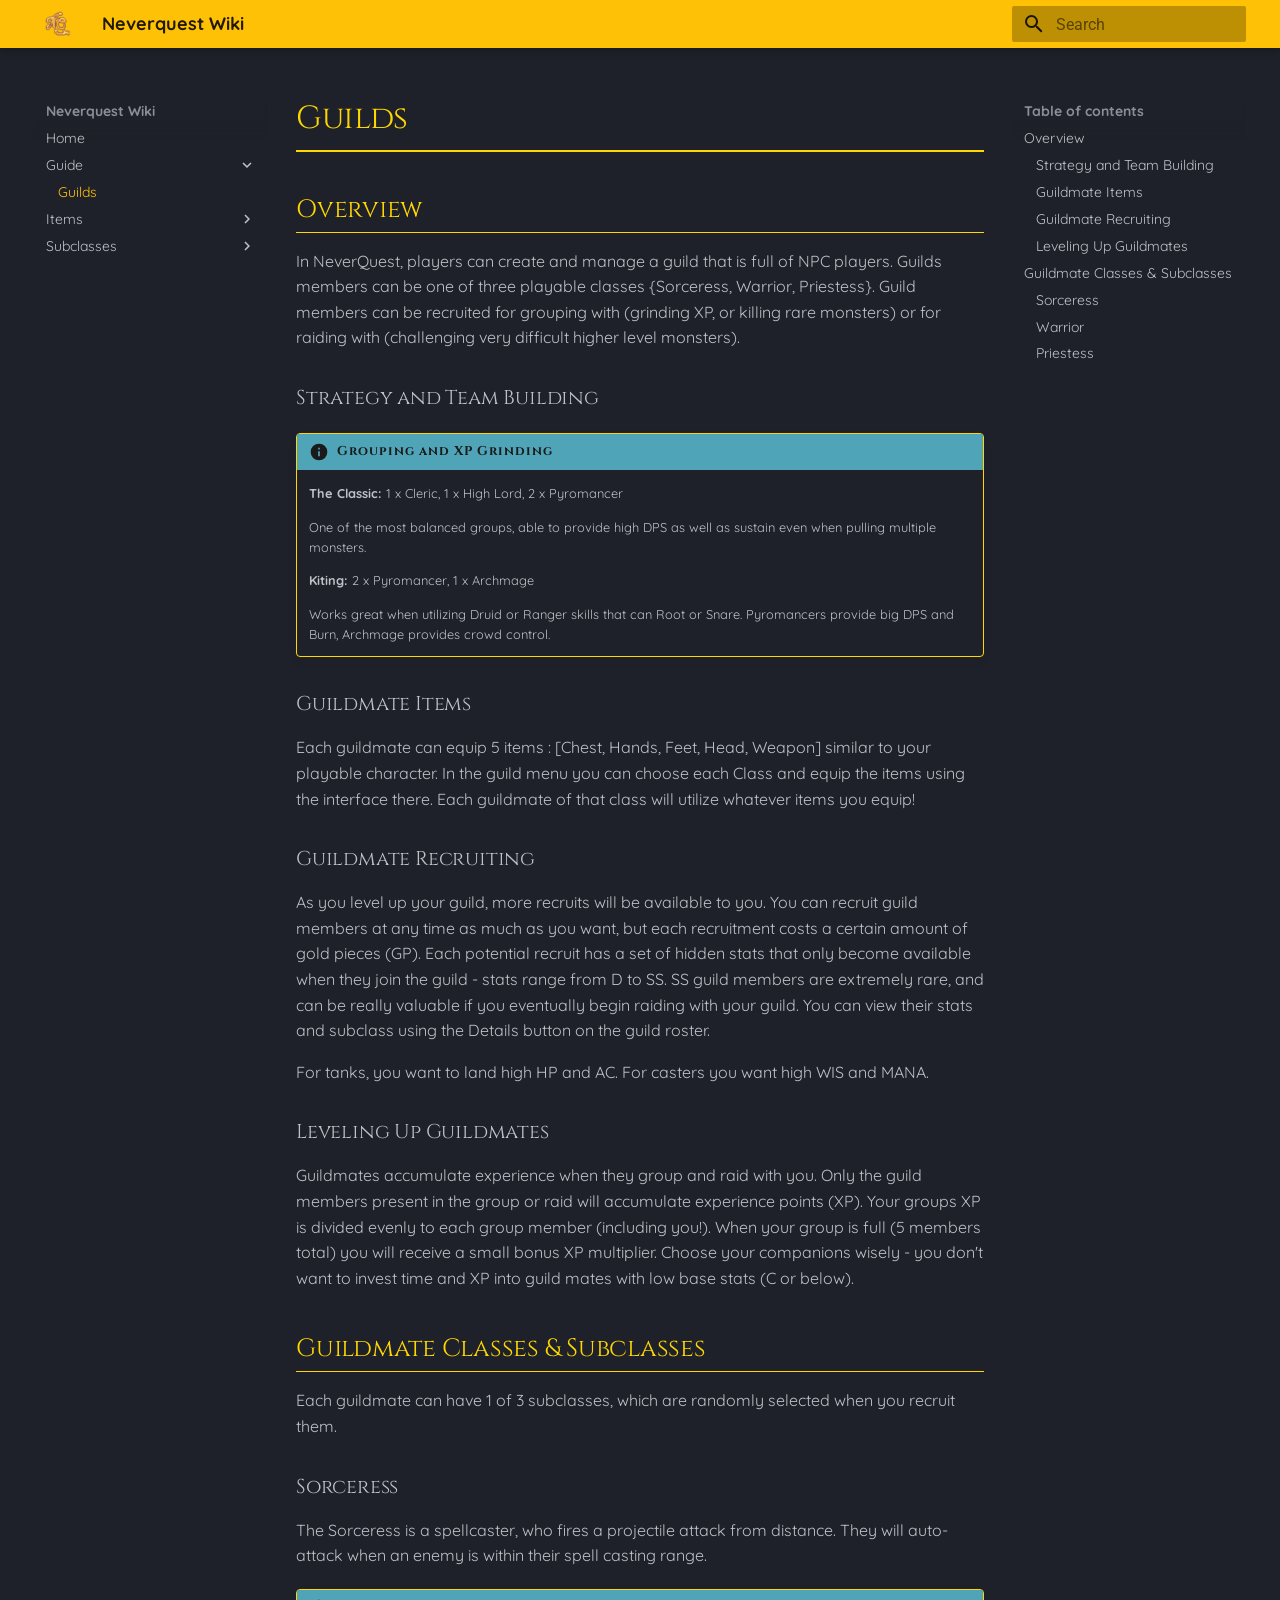
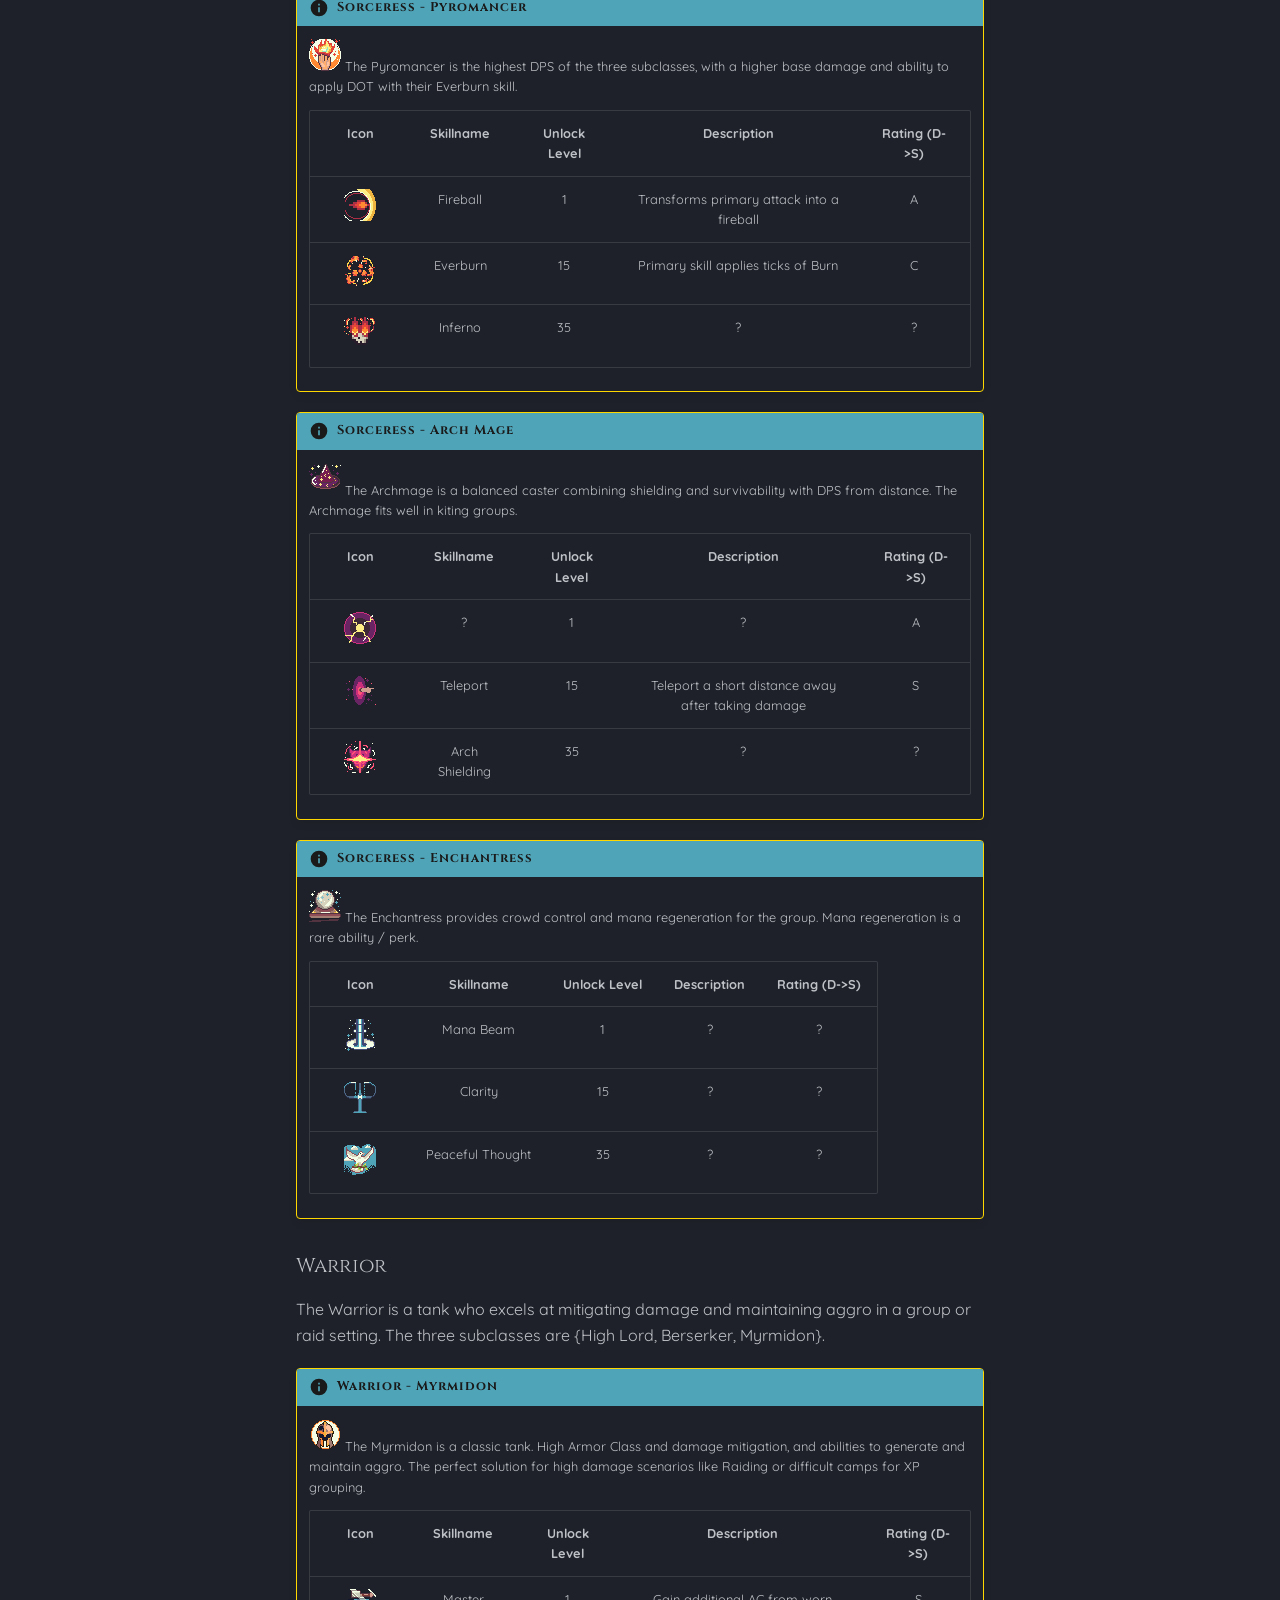
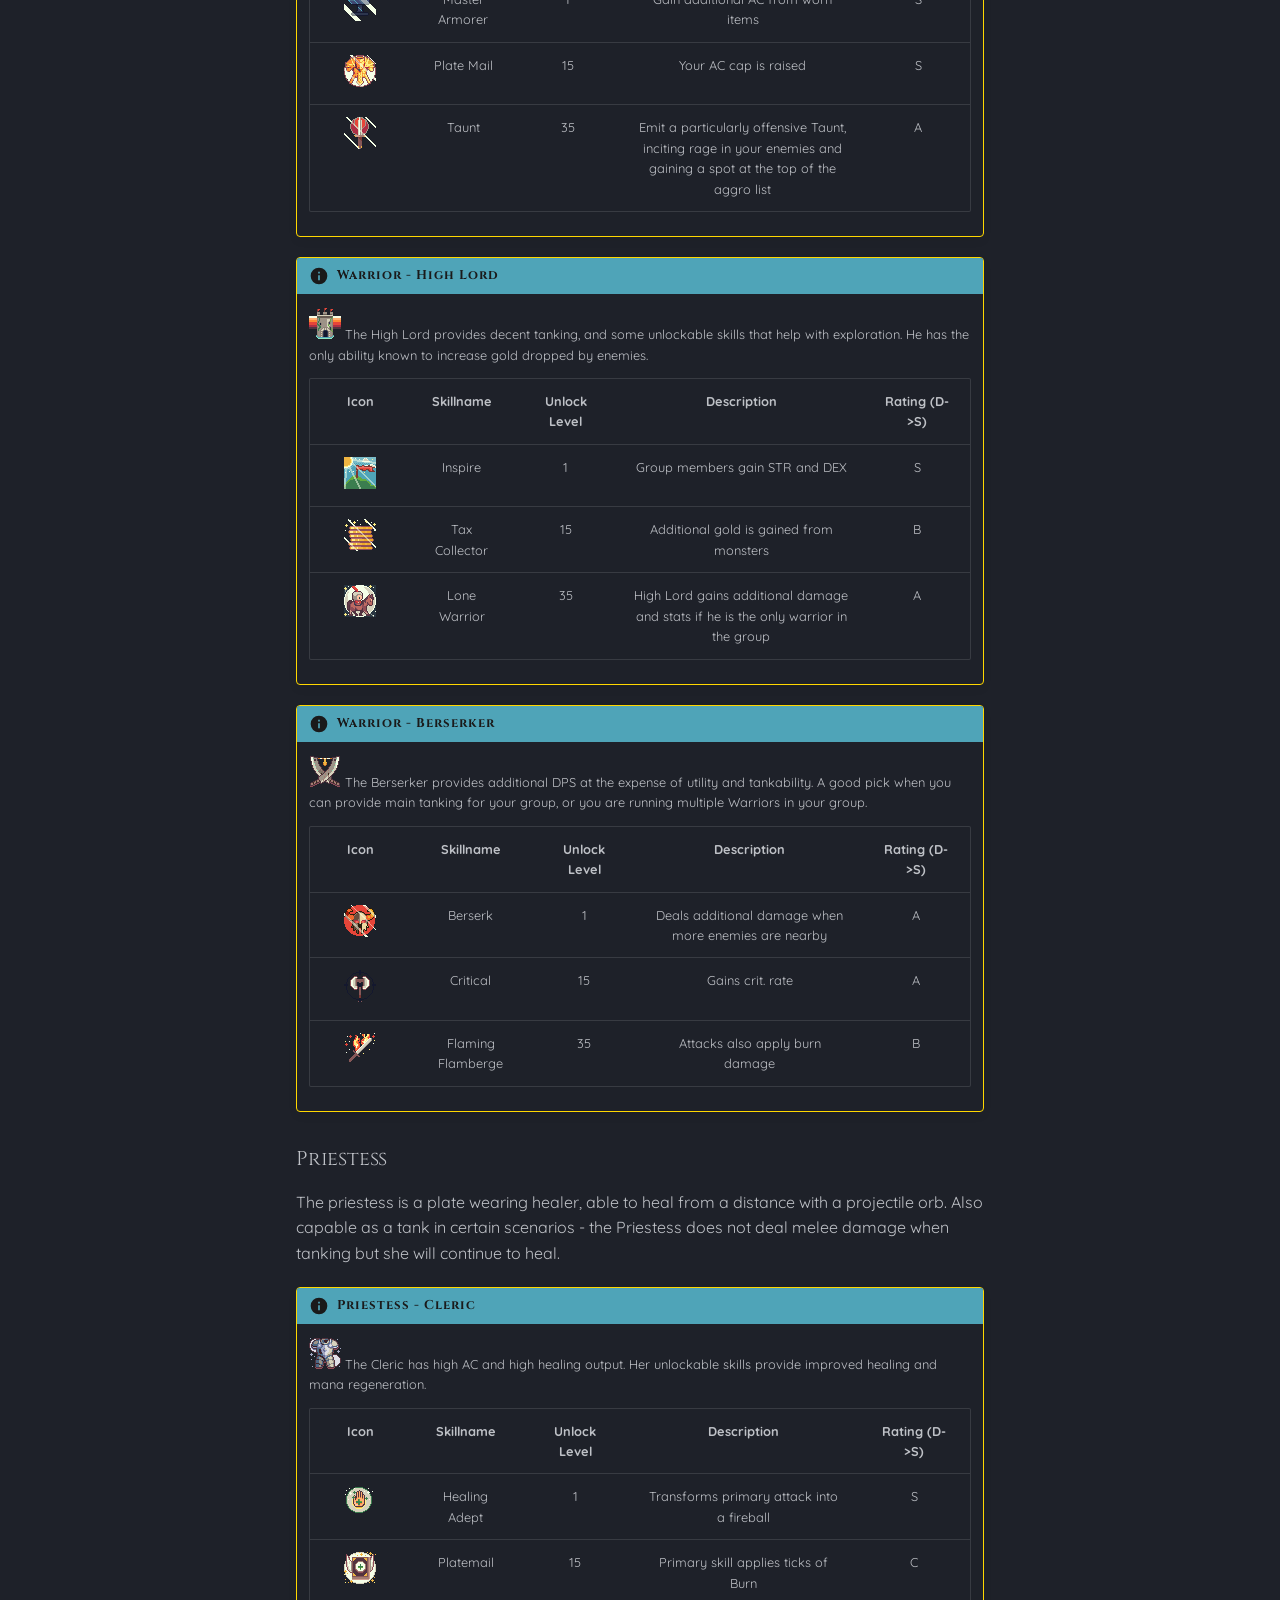
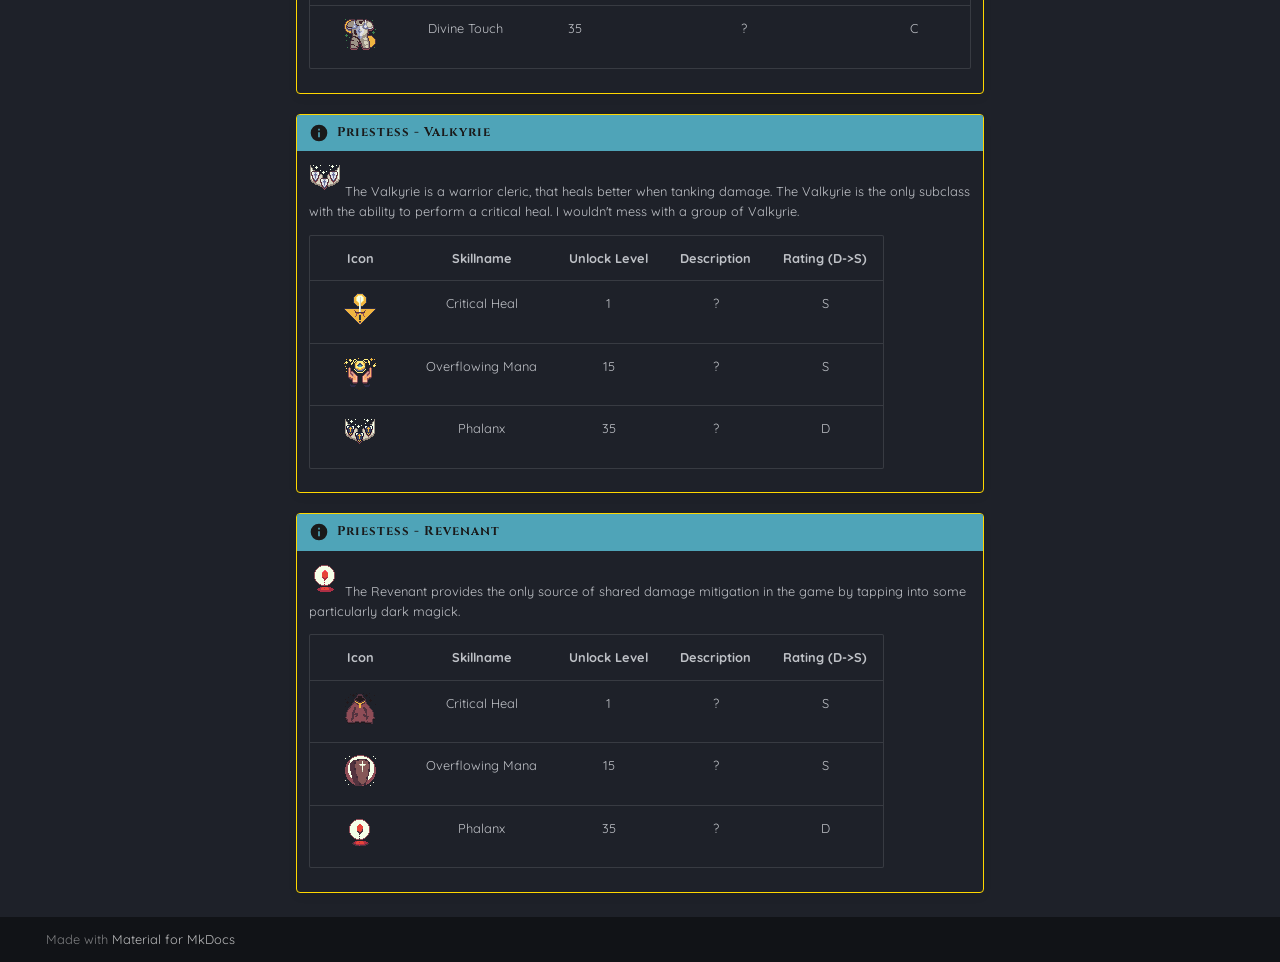
==== commit fa83a55d: "Deployed 2cf2dea with MkDocs version: 1.6.1" ====
--- a/mechanics/guildManagement/index.html
+++ b/mechanics/guildManagement/index.html
@@ -369,6 +369,28 @@
   
 </li>
         
+          <li class="md-nav__item">
+  <a href="#guildmate-recruiting" class="md-nav__link">
+    <span class="md-ellipsis">
+      
+        Guildmate Recruiting
+      
+    </span>
+  </a>
+  
+</li>
+        
+          <li class="md-nav__item">
+  <a href="#leveling-up-guildmates" class="md-nav__link">
+    <span class="md-ellipsis">
+      
+        Leveling Up Guildmates
+      
+    </span>
+  </a>
+  
+</li>
+        
       </ul>
     </nav>
   
@@ -656,6 +678,28 @@
     <span class="md-ellipsis">
       
         Guildmate Items
+      
+    </span>
+  </a>
+  
+</li>
+        
+          <li class="md-nav__item">
+  <a href="#guildmate-recruiting" class="md-nav__link">
+    <span class="md-ellipsis">
+      
+        Guildmate Recruiting
+      
+    </span>
+  </a>
+  
+</li>
+        
+          <li class="md-nav__item">
+  <a href="#leveling-up-guildmates" class="md-nav__link">
+    <span class="md-ellipsis">
+      
+        Leveling Up Guildmates
       
     </span>
   </a>
@@ -748,13 +792,19 @@
 <p>Works great when utilizing Druid or Ranger skills that can Root or Snare.  Pyromancers provide big DPS and Burn, Archmage provides crowd control.</p>
 </div>
 <h3 id="guildmate-items">Guildmate Items</h3>
+<p>Each guildmate can equip 5 items : [Chest, Hands, Feet, Head, Weapon] similar to your playable character.  In the guild menu you can choose each Class and equip the items using the interface there.  Each guildmate of that class will utilize whatever items you equip! </p>
+<h3 id="guildmate-recruiting">Guildmate Recruiting</h3>
+<p>As you level up your guild, more recruits will be available to you.  You can recruit guild members at any time as much as you want, but each recruitment costs a certain amount of gold pieces (GP). Each potential recruit has a set of hidden stats that only become available when they join the guild - stats range from D to SS.  SS guild members are extremely rare, and can be really valuable if you eventually begin raiding with your guild.  You can view their stats and subclass using the Details button on the guild roster.</p>
+<p>For tanks, you want to land high HP and AC. For casters you want high WIS and MANA.</p>
+<h3 id="leveling-up-guildmates">Leveling Up Guildmates</h3>
+<p>Guildmates accumulate experience when they group and raid with you.  Only the guild members present in the group or raid will accumulate experience points (XP).  Your groups XP is divided evenly to each group member (including you!).  When your group is full (5 members total) you will receive a small bonus XP multiplier.  Choose your companions wisely - you don't want to invest time and XP into guild mates with low base stats (C or below).  </p>
 <h2 id="guildmate-classes-subclasses">Guildmate Classes &amp; Subclasses</h2>
 <p>Each guildmate can have 1 of 3 subclasses, which are randomly selected when you recruit them.</p>
 <h3 id="sorceress">Sorceress</h3>
 <p>The Sorceress is a spellcaster, who fires a projectile attack from distance.  They will auto-attack when an enemy is within their spell casting range.</p>
 <div class="admonition info">
 <p class="admonition-title">Sorceress - Pyromancer</p>
-<p><img alt="Fireball" src="../../gameAssets/SubclassIcons_Tank_Sorceress4.png" style="image-rendering: pixelated; width: 32px;" />
+<p><img alt="Pyromancer" src="../../gameAssets/SubclassIcons_Tank_Sorceress4.png" style="image-rendering: pixelated; width: 32px;" />
 The Pyromancer is the highest DPS of the three subclasses, with a higher base damage and ability to apply DOT with their Everburn skill.</p>
 <table>
 <thead>
@@ -784,6 +834,84 @@
 <tr>
 <td style="text-align: center;"><img alt="Inferno" src="../../gameAssets/sorceressIcons8.png" style="image-rendering: pixelated; width: 32px;" /></td>
 <td style="text-align: center;">Inferno</td>
+<td style="text-align: center;">35</td>
+<td style="text-align: center;">?</td>
+<td style="text-align: center;">?</td>
+</tr>
+</tbody>
+</table>
+</div>
+<div class="admonition info">
+<p class="admonition-title">Sorceress - Arch Mage</p>
+<p><img alt="Archmage" src="../../gameAssets/SubclassIcons_Tank_Sorceress3.png" style="image-rendering: pixelated; width: 32px;" />
+The Archmage is a balanced caster combining shielding and survivability with DPS from distance. The Archmage fits well in kiting groups.</p>
+<table>
+<thead>
+<tr>
+<th style="text-align: center;">Icon</th>
+<th style="text-align: center;">Skillname</th>
+<th style="text-align: center;">Unlock Level</th>
+<th style="text-align: center;">Description</th>
+<th style="text-align: center;">Rating (D-&gt;S)</th>
+</tr>
+</thead>
+<tbody>
+<tr>
+<td style="text-align: center;"><img alt="?" src="../../gameAssets/sorceressIcons3.png" style="image-rendering: pixelated; width: 32px;" /></td>
+<td style="text-align: center;">?</td>
+<td style="text-align: center;">1</td>
+<td style="text-align: center;">?</td>
+<td style="text-align: center;">A</td>
+</tr>
+<tr>
+<td style="text-align: center;"><img alt="Teleport" src="../../gameAssets/sorceressIcons4.png" style="image-rendering: pixelated; width: 32px;" /></td>
+<td style="text-align: center;">Teleport</td>
+<td style="text-align: center;">15</td>
+<td style="text-align: center;">Teleport a short distance away after taking damage</td>
+<td style="text-align: center;">S</td>
+</tr>
+<tr>
+<td style="text-align: center;"><img alt="Arch Shielding" src="../../gameAssets/sorceressIcons5.png" style="image-rendering: pixelated; width: 32px;" /></td>
+<td style="text-align: center;">Arch Shielding</td>
+<td style="text-align: center;">35</td>
+<td style="text-align: center;">?</td>
+<td style="text-align: center;">?</td>
+</tr>
+</tbody>
+</table>
+</div>
+<div class="admonition info">
+<p class="admonition-title">Sorceress - Enchantress</p>
+<p><img alt="Enchantress" src="../../gameAssets/SubclassIcons_Tank_Sorceress5.png" style="image-rendering: pixelated; width: 32px;" />
+The Enchantress provides crowd control and mana regeneration for the group.  Mana regeneration is a rare ability / perk.</p>
+<table>
+<thead>
+<tr>
+<th style="text-align: center;">Icon</th>
+<th style="text-align: center;">Skillname</th>
+<th style="text-align: center;">Unlock Level</th>
+<th style="text-align: center;">Description</th>
+<th style="text-align: center;">Rating (D-&gt;S)</th>
+</tr>
+</thead>
+<tbody>
+<tr>
+<td style="text-align: center;"><img alt="Mana Beam" src="../../gameAssets/sorceressIcons0.png" style="image-rendering: pixelated; width: 32px;" /></td>
+<td style="text-align: center;">Mana Beam</td>
+<td style="text-align: center;">1</td>
+<td style="text-align: center;">?</td>
+<td style="text-align: center;">?</td>
+</tr>
+<tr>
+<td style="text-align: center;"><img alt="Clarity" src="../../gameAssets/sorceressIcons1.png" style="image-rendering: pixelated; width: 32px;" /></td>
+<td style="text-align: center;">Clarity</td>
+<td style="text-align: center;">15</td>
+<td style="text-align: center;">?</td>
+<td style="text-align: center;">?</td>
+</tr>
+<tr>
+<td style="text-align: center;"><img alt="Peaceful Thought" src="../../gameAssets/sorceressIcons2.png" style="image-rendering: pixelated; width: 32px;" /></td>
+<td style="text-align: center;">Peaceful Thought</td>
 <td style="text-align: center;">35</td>
 <td style="text-align: center;">?</td>
 <td style="text-align: center;">?</td>
@@ -794,8 +922,8 @@
 <h3 id="warrior">Warrior</h3>
 <p>The Warrior is a tank who excels at mitigating damage and maintaining aggro in a group or raid setting.  The three subclasses are {High Lord, Berserker, Myrmidon}.</p>
 <div class="admonition info">
-<p class="admonition-title">Warrior - High Lord</p>
-<p><img alt="High Lord" src="../../gameAssets/SubclassIcons_Tank_Sorceress1.png" style="image-rendering: pixelated; width: 32px;" />
+<p class="admonition-title">Warrior - Myrmidon</p>
+<p><img alt="Myrmidon" src="../../gameAssets/SubclassIcons_Tank_Sorceress1.png" style="image-rendering: pixelated; width: 32px;" />
 The Myrmidon is a classic tank.  High Armor Class and damage mitigation, and abilities to generate and maintain aggro.  The perfect solution for high damage scenarios like Raiding or difficult camps for XP grouping.</p>
 <table>
 <thead>
@@ -833,8 +961,8 @@
 </table>
 </div>
 <div class="admonition info">
-<p class="admonition-title">Warrior - Myrmidon</p>
-<p><img alt="Myrmidon" src="../../gameAssets/SubclassIcons_Tank_Sorceress0.png" style="image-rendering: pixelated; width: 32px;" />
+<p class="admonition-title">Warrior - High Lord</p>
+<p><img alt="High Lord" src="../../gameAssets/SubclassIcons_Tank_Sorceress0.png" style="image-rendering: pixelated; width: 32px;" />
 The High Lord provides decent tanking, and some unlockable skills that help with exploration.  He has the only ability known to increase gold dropped by enemies.</p>
 <table>
 <thead>
@@ -867,6 +995,45 @@
 <td style="text-align: center;">35</td>
 <td style="text-align: center;">High Lord gains additional damage and stats if he is the only warrior in the group</td>
 <td style="text-align: center;">A</td>
+</tr>
+</tbody>
+</table>
+</div>
+<div class="admonition info">
+<p class="admonition-title">Warrior - Berserker</p>
+<p><img alt="Berserker" src="../../gameAssets/SubclassIcons_Tank_Sorceress2.png" style="image-rendering: pixelated; width: 32px;" />
+The Berserker provides additional DPS at the expense of utility and tankability.  A good pick when you can provide main tanking for your group, or you are running multiple Warriors in your group.</p>
+<table>
+<thead>
+<tr>
+<th style="text-align: center;">Icon</th>
+<th style="text-align: center;">Skillname</th>
+<th style="text-align: center;">Unlock Level</th>
+<th style="text-align: center;">Description</th>
+<th style="text-align: center;">Rating (D-&gt;S)</th>
+</tr>
+</thead>
+<tbody>
+<tr>
+<td style="text-align: center;"><img alt="Berserk" src="../../gameAssets/tankSkill_Icons6.png" style="image-rendering: pixelated; width: 32px;" /></td>
+<td style="text-align: center;">Berserk</td>
+<td style="text-align: center;">1</td>
+<td style="text-align: center;">Deals additional damage when more enemies are nearby</td>
+<td style="text-align: center;">A</td>
+</tr>
+<tr>
+<td style="text-align: center;"><img alt="Critical" src="../../gameAssets/tankSkill_Icons7.png" style="image-rendering: pixelated; width: 32px;" /></td>
+<td style="text-align: center;">Critical</td>
+<td style="text-align: center;">15</td>
+<td style="text-align: center;">Gains crit. rate</td>
+<td style="text-align: center;">A</td>
+</tr>
+<tr>
+<td style="text-align: center;"><img alt="Flaming Flamberge" src="../../gameAssets/tankSkill_Icons8.png" style="image-rendering: pixelated; width: 32px;" /></td>
+<td style="text-align: center;">Flaming Flamberge</td>
+<td style="text-align: center;">35</td>
+<td style="text-align: center;">Attacks also apply burn damage</td>
+<td style="text-align: center;">B</td>
 </tr>
 </tbody>
 </table>
@@ -875,7 +1042,7 @@
 <p>The priestess is a plate wearing healer, able to heal from a distance with a projectile orb.  Also capable as a tank in certain scenarios - the Priestess does not deal melee damage when tanking but she will continue to heal.</p>
 <div class="admonition info">
 <p class="admonition-title">Priestess - Cleric</p>
-<p><img alt="Cleric" src="../../gameAssets/priestessSubclass_Icons2.png" style="image-rendering: pixelated; width: 32px;" />
+<p><img alt="Cleric" src="../../gameAssets/priestessSubclass_Icons1.png" style="image-rendering: pixelated; width: 32px;" />
 The Cleric has high AC and high healing output.  Her unlockable skills provide improved healing and mana regeneration.</p>
 <table>
 <thead>
@@ -908,6 +1075,84 @@
 <td style="text-align: center;">35</td>
 <td style="text-align: center;">?</td>
 <td style="text-align: center;">C</td>
+</tr>
+</tbody>
+</table>
+</div>
+<div class="admonition info">
+<p class="admonition-title">Priestess - Valkyrie</p>
+<p><img alt="Valkyrie" src="../../gameAssets/priestessSubclass_Icons0.png" style="image-rendering: pixelated; width: 32px;" />
+The Valkyrie is a warrior cleric, that heals better when tanking damage.  The Valkyrie is the only subclass with the ability to perform a critical heal.  I wouldn't mess with a group of Valkyrie.</p>
+<table>
+<thead>
+<tr>
+<th style="text-align: center;">Icon</th>
+<th style="text-align: center;">Skillname</th>
+<th style="text-align: center;">Unlock Level</th>
+<th style="text-align: center;">Description</th>
+<th style="text-align: center;">Rating (D-&gt;S)</th>
+</tr>
+</thead>
+<tbody>
+<tr>
+<td style="text-align: center;"><img alt="Critical Heal" src="../../gameAssets/priestessAbility_Icons3.png" style="image-rendering: pixelated; width: 32px;" /></td>
+<td style="text-align: center;">Critical Heal</td>
+<td style="text-align: center;">1</td>
+<td style="text-align: center;">?</td>
+<td style="text-align: center;">S</td>
+</tr>
+<tr>
+<td style="text-align: center;"><img alt="Overflowing Mana" src="../../gameAssets/priestessAbility_Icons4.png" style="image-rendering: pixelated; width: 32px;" /></td>
+<td style="text-align: center;">Overflowing Mana</td>
+<td style="text-align: center;">15</td>
+<td style="text-align: center;">?</td>
+<td style="text-align: center;">S</td>
+</tr>
+<tr>
+<td style="text-align: center;"><img alt="Phalanx" src="../../gameAssets/priestessAbility_Icons5.png" style="image-rendering: pixelated; width: 32px;" /></td>
+<td style="text-align: center;">Phalanx</td>
+<td style="text-align: center;">35</td>
+<td style="text-align: center;">?</td>
+<td style="text-align: center;">D</td>
+</tr>
+</tbody>
+</table>
+</div>
+<div class="admonition info">
+<p class="admonition-title">Priestess - Revenant</p>
+<p><img alt="Revenant" src="../../gameAssets/priestessSubclass_Icons3.png" style="image-rendering: pixelated; width: 32px;" />
+The Revenant provides the only source of shared damage mitigation in the game by tapping into some particularly dark magick.</p>
+<table>
+<thead>
+<tr>
+<th style="text-align: center;">Icon</th>
+<th style="text-align: center;">Skillname</th>
+<th style="text-align: center;">Unlock Level</th>
+<th style="text-align: center;">Description</th>
+<th style="text-align: center;">Rating (D-&gt;S)</th>
+</tr>
+</thead>
+<tbody>
+<tr>
+<td style="text-align: center;"><img alt="Critical Heal" src="../../gameAssets/priestessAbility_Icons6.png" style="image-rendering: pixelated; width: 32px;" /></td>
+<td style="text-align: center;">Critical Heal</td>
+<td style="text-align: center;">1</td>
+<td style="text-align: center;">?</td>
+<td style="text-align: center;">S</td>
+</tr>
+<tr>
+<td style="text-align: center;"><img alt="Overflowing Mana" src="../../gameAssets/priestessAbility_Icons7.png" style="image-rendering: pixelated; width: 32px;" /></td>
+<td style="text-align: center;">Overflowing Mana</td>
+<td style="text-align: center;">15</td>
+<td style="text-align: center;">?</td>
+<td style="text-align: center;">S</td>
+</tr>
+<tr>
+<td style="text-align: center;"><img alt="Phalanx" src="../../gameAssets/priestessAbility_Icons8.png" style="image-rendering: pixelated; width: 32px;" /></td>
+<td style="text-align: center;">Phalanx</td>
+<td style="text-align: center;">35</td>
+<td style="text-align: center;">?</td>
+<td style="text-align: center;">D</td>
 </tr>
 </tbody>
 </table>
